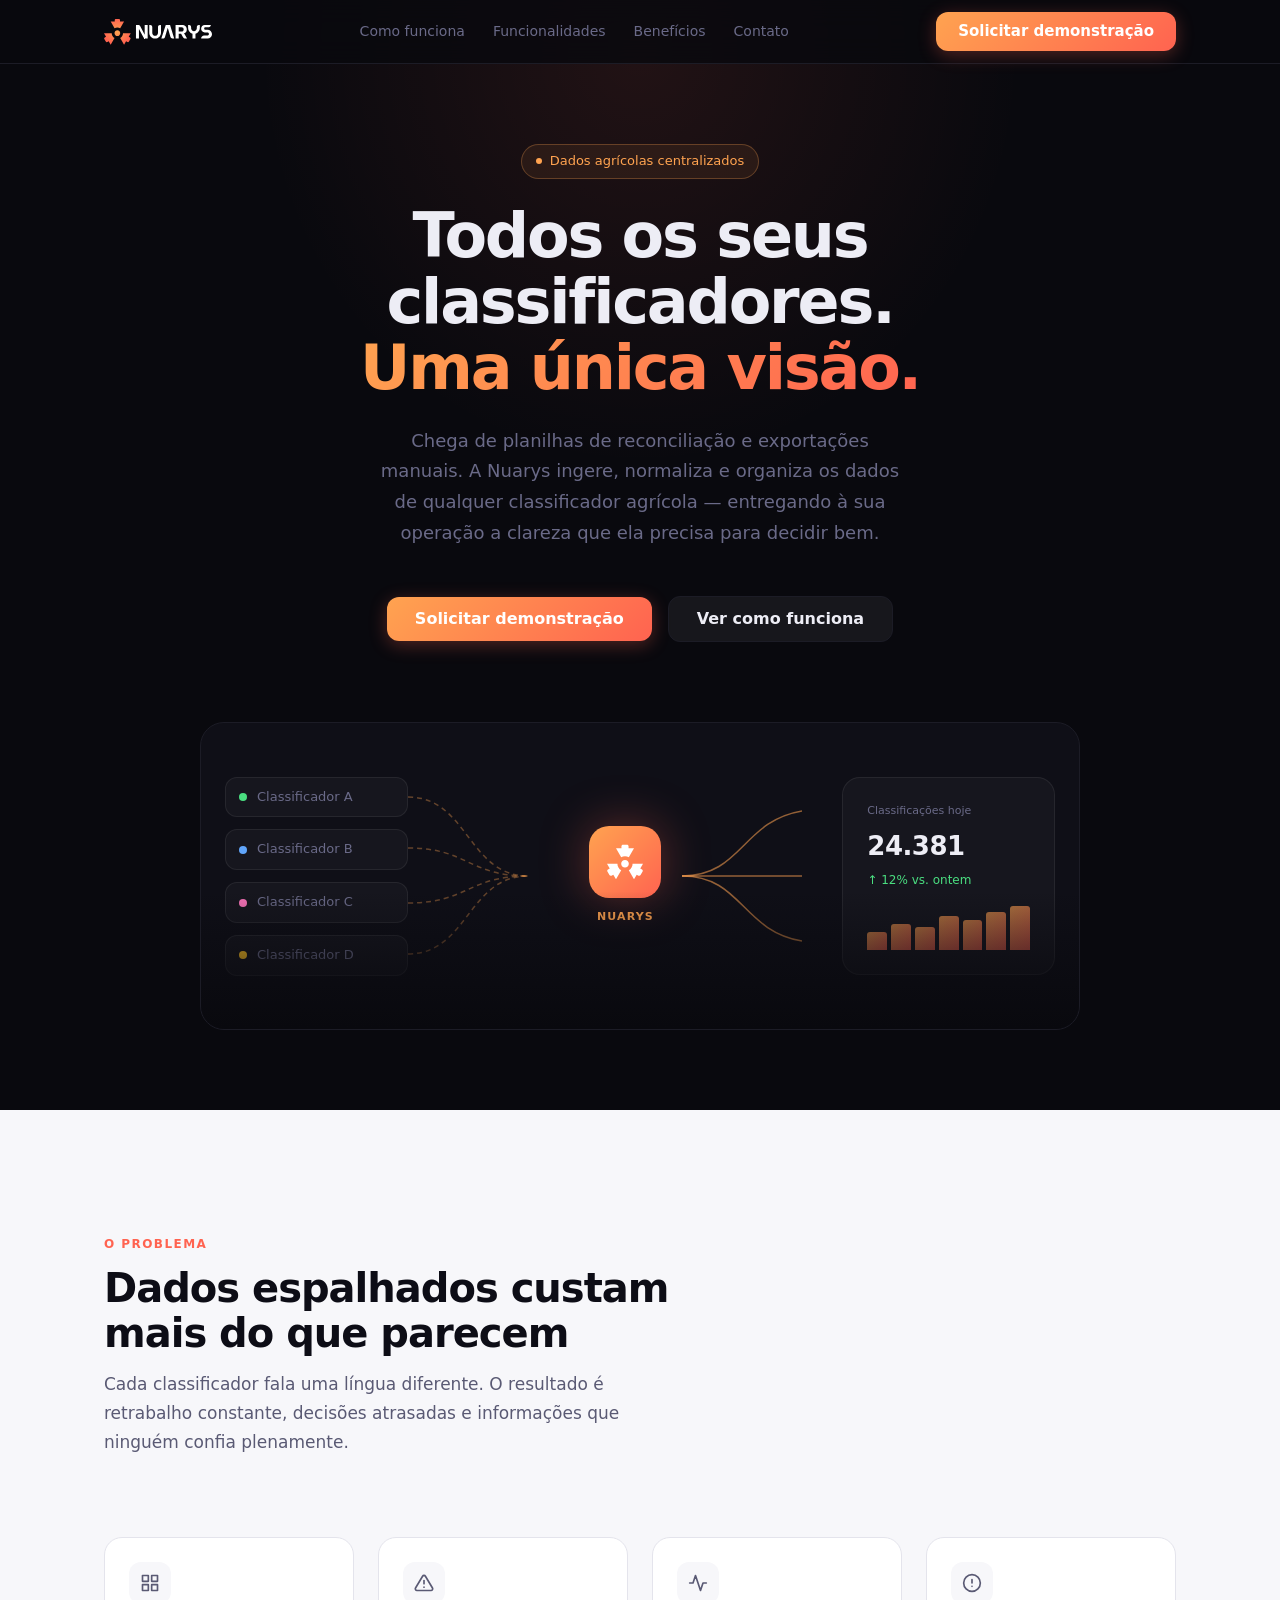
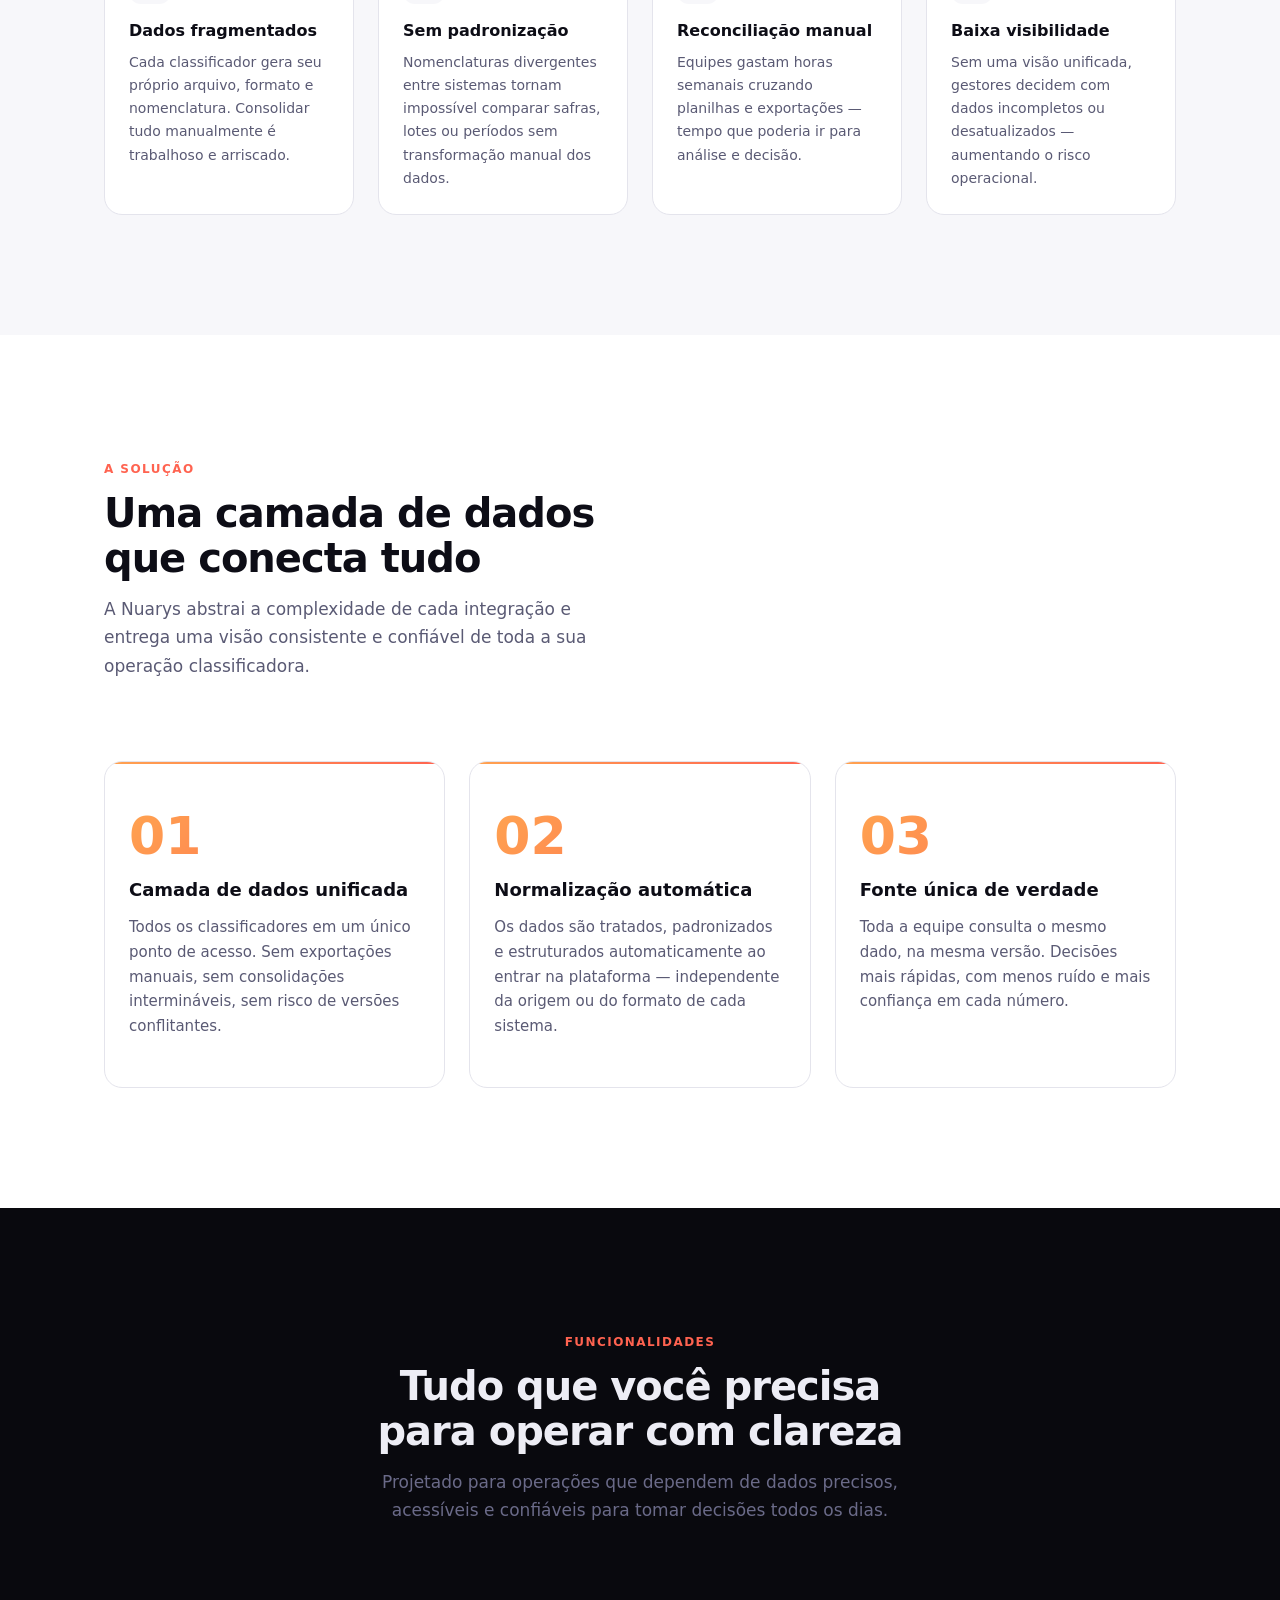
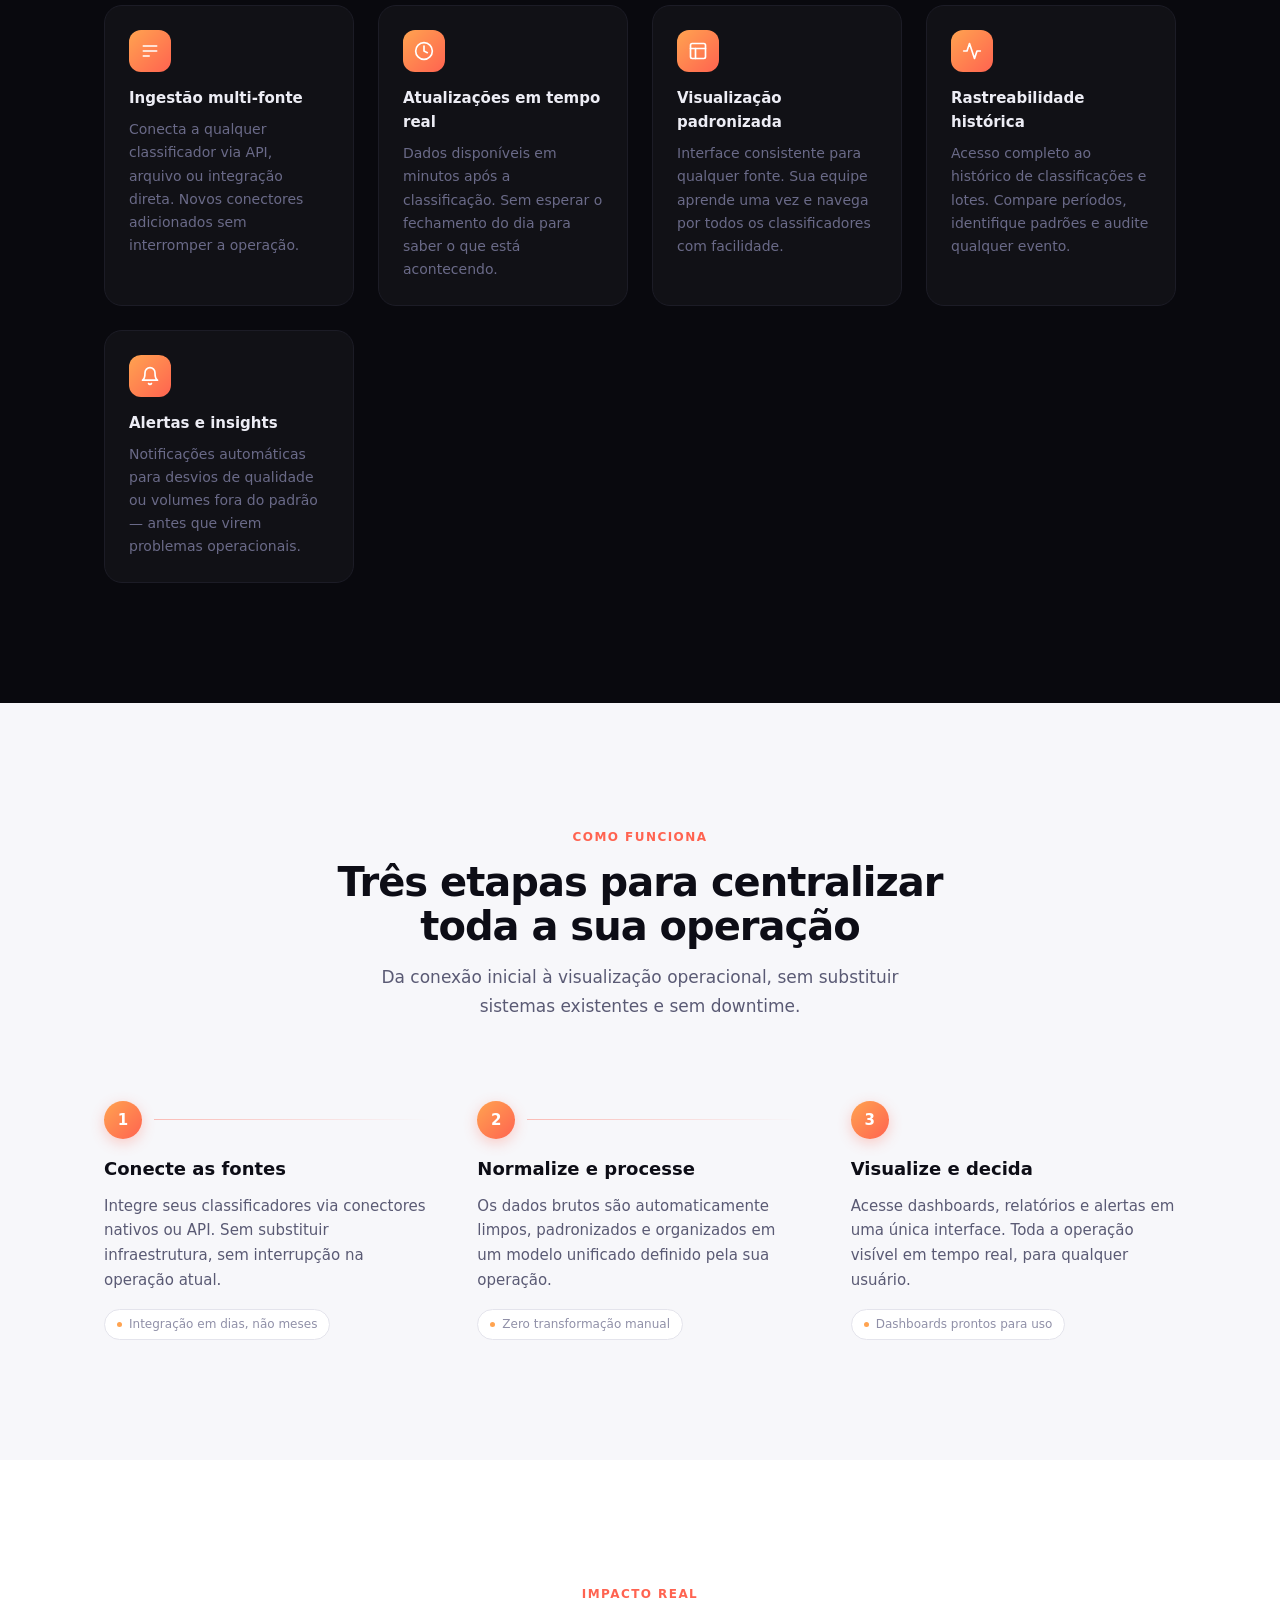
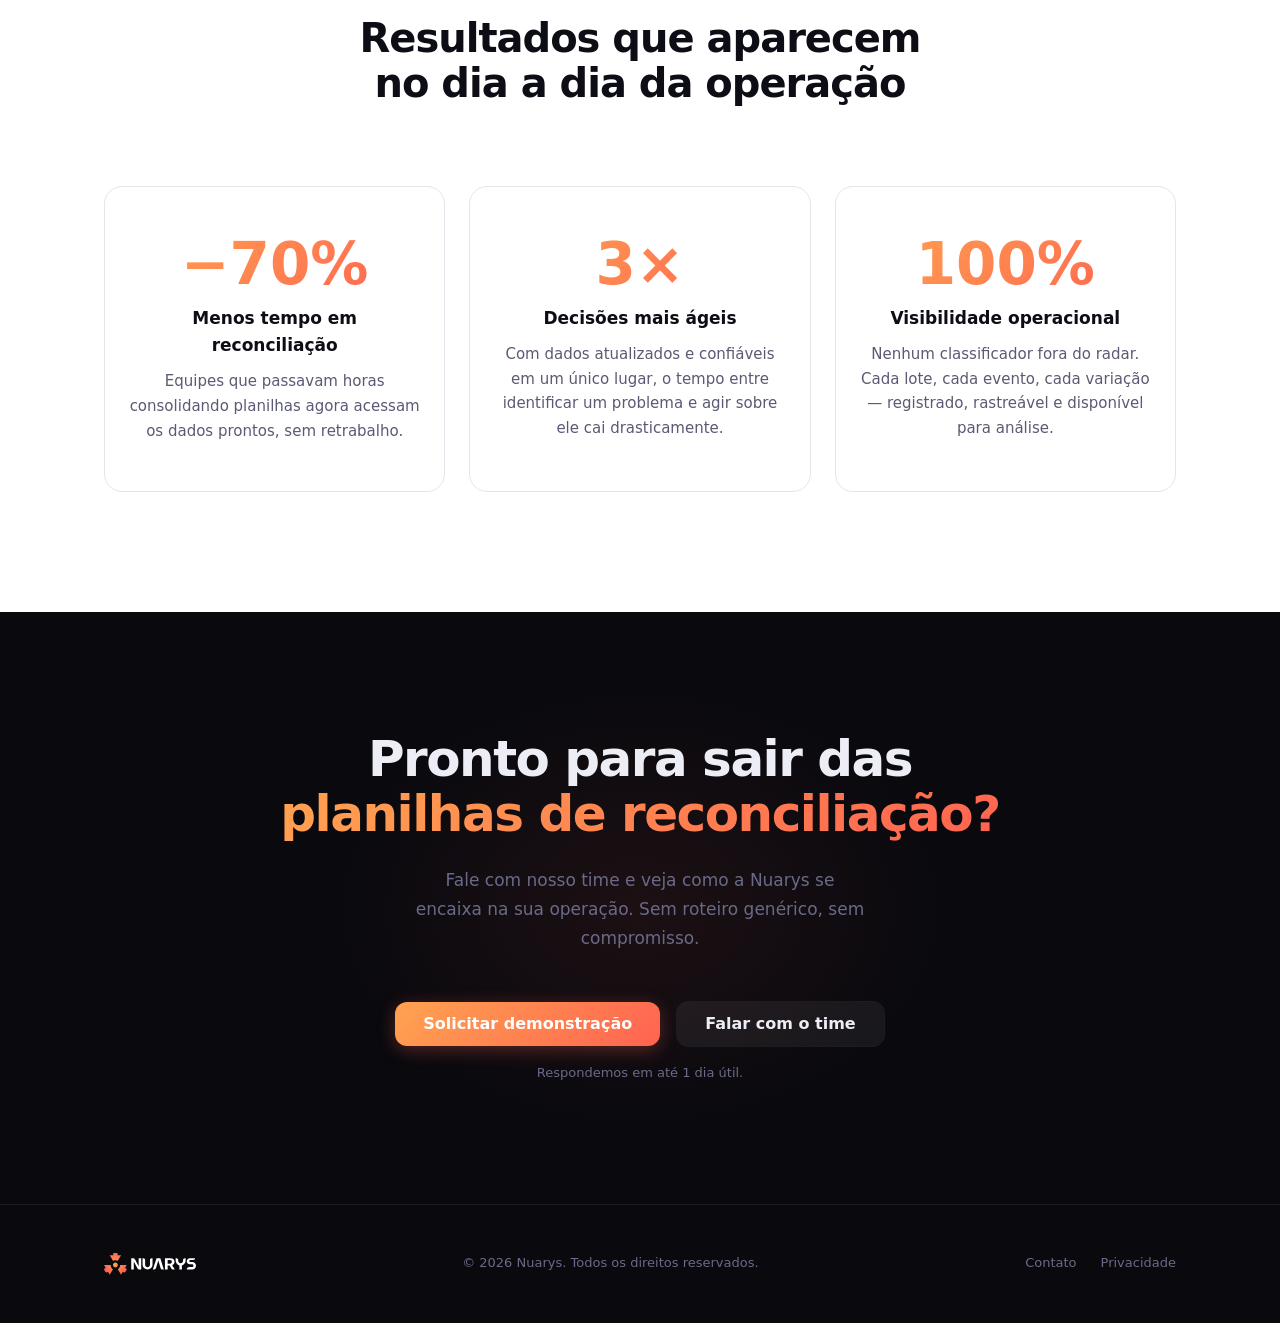
==== src/index.html @ 0641b5cf "initial commit" ====
<!DOCTYPE html>
<html lang="pt-BR">
<head>
  <meta charset="UTF-8">
  <meta name="viewport" content="width=device-width, initial-scale=1.0">
  <title>Nuarys — Centralize dados de classificadores agrícolas</title>
  <meta name="description" content="Nuarys centraliza, normaliza e organiza os dados de múltiplos classificadores agrícolas em uma única visão operacional.">
  <style>
    /* ── Variables ───────────────────────────────────── */
    :root {
      --brand-start: #FFA350;
      --brand-end:   #FF6350;
      --gradient:    linear-gradient(135deg, #FFA350 0%, #FF6350 100%);

      --bg-dark:   #09090E;
      --bg-dark-2: #0F0F17;
      --bg-light:  #F7F7FA;
      --bg-white:  #FFFFFF;

      --border:      #E4E4EC;
      --border-dark: #1C1C26;

      --text-primary:       #0D0D16;
      --text-secondary:     #5A5A74;
      --text-muted:         #9090A8;
      --text-on-dark:       #EDEDF5;
      --text-on-dark-muted: #6A6A88;

      --radius-md: 12px;
      --radius-lg: 18px;
      --radius-xl: 24px;

      --space-sm:  16px;
      --space-md:  24px;
      --space-lg:  48px;
      --space-xl:  80px;
      --space-2xl: 120px;

      --max-w: 1120px;
      --nav-h: 64px;
    }

    /* ── Reset ───────────────────────────────────────── */
    *, *::before, *::after { box-sizing: border-box; margin: 0; padding: 0; }
    html { scroll-behavior: smooth; -webkit-font-smoothing: antialiased; }
    body {
      font-family: -apple-system, BlinkMacSystemFont, 'Segoe UI', system-ui, sans-serif;
      background: var(--bg-white);
      color: var(--text-primary);
      line-height: 1.6;
      overflow-x: hidden;
    }
    img, svg { display: block; max-width: 100%; }
    a { text-decoration: none; color: inherit; }

    /* ── Layout ──────────────────────────────────────── */
    .container {
      width: 100%;
      max-width: var(--max-w);
      margin: 0 auto;
      padding: 0 var(--space-md);
    }

    /* ── Typography ──────────────────────────────────── */
    .gradient-text {
      background: var(--gradient);
      -webkit-background-clip: text;
      -webkit-text-fill-color: transparent;
      background-clip: text;
    }
    .eyebrow {
      display: inline-flex;
      align-items: center;
      gap: 8px;
      font-size: 12px;
      font-weight: 600;
      text-transform: uppercase;
      letter-spacing: 0.12em;
      color: var(--brand-end);
      margin-bottom: 12px;
    }
    .section-title {
      font-size: clamp(26px, 4vw, 40px);
      font-weight: 800;
      line-height: 1.12;
      letter-spacing: -0.025em;
      color: var(--text-primary);
      margin-bottom: 14px;
    }
    .section-sub {
      font-size: 17px;
      color: var(--text-secondary);
      line-height: 1.7;
      max-width: 520px;
    }
    .section-hd { margin-bottom: var(--space-xl); }
    .section-hd.center { text-align: center; }
    .section-hd.center .section-sub { margin: 0 auto; }

    /* ── Buttons ─────────────────────────────────────── */
    .btn {
      display: inline-flex;
      align-items: center;
      justify-content: center;
      gap: 8px;
      padding: 12px 22px;
      border-radius: var(--radius-md);
      font-size: 15px;
      font-weight: 600;
      line-height: 1;
      white-space: nowrap;
      transition: transform 0.15s, box-shadow 0.15s, background 0.15s;
    }
    .btn-primary {
      background: var(--gradient);
      color: #fff;
      box-shadow: 0 4px 18px rgba(255, 99, 80, 0.3);
    }
    .btn-primary:hover {
      transform: translateY(-1px);
      box-shadow: 0 6px 26px rgba(255, 99, 80, 0.42);
    }
    .btn-ghost {
      background: rgba(255,255,255,0.06);
      color: var(--text-on-dark);
      border: 1px solid var(--border-dark);
    }
    .btn-ghost:hover { background: rgba(255,255,255,0.1); border-color: rgba(255,255,255,0.15); }
    .btn-lg { padding: 14px 28px; font-size: 16px; }

    /* ── Nav ─────────────────────────────────────────── */
    .site-nav {
      position: fixed;
      inset: 0 0 auto 0;
      height: var(--nav-h);
      z-index: 100;
      background: rgba(9, 9, 14, 0.82);
      backdrop-filter: blur(14px);
      -webkit-backdrop-filter: blur(14px);
      border-bottom: 1px solid var(--border-dark);
    }
    .nav-inner {
      display: flex;
      align-items: center;
      justify-content: space-between;
      gap: var(--space-md);
      height: 100%;
    }
    .nav-logo img { height: 26px; width: auto; display: block; }
    .nav-links {
      display: flex;
      align-items: center;
      gap: 4px;
      flex: 1;
      justify-content: center;
    }
    .nav-links a {
      font-size: 14px;
      font-weight: 500;
      color: var(--text-on-dark-muted);
      padding: 6px 12px;
      border-radius: var(--radius-md);
      transition: color 0.15s, background 0.15s;
    }
    .nav-links a:hover {
      color: var(--text-on-dark);
      background: rgba(255,255,255,0.06);
    }
    .nav-hamburger {
      display: none;
      flex-direction: column;
      gap: 5px;
      cursor: pointer;
      padding: 4px;
      background: none;
      border: none;
    }
    .nav-hamburger span {
      display: block;
      width: 22px; height: 2px;
      background: var(--text-on-dark-muted);
      border-radius: 2px;
      transition: background 0.15s;
    }
    .nav-hamburger:hover span { background: var(--text-on-dark); }
    @media (max-width: 720px) {
      .nav-links { display: none; }
      .nav-hamburger { display: flex; }
    }

    /* ── Hero ────────────────────────────────────────── */
    .hero {
      background: var(--bg-dark);
      padding-top: calc(var(--nav-h) + var(--space-xl));
      padding-bottom: var(--space-xl);
      position: relative;
      overflow: hidden;
    }
    .hero-glow {
      position: absolute;
      top: -160px; left: 50%;
      transform: translateX(-50%);
      width: 900px; height: 700px;
      background: radial-gradient(ellipse at 50% 30%, rgba(255,100,80,0.1) 0%, transparent 60%);
      pointer-events: none;
    }
    .hero-body {
      position: relative;
      text-align: center;
      max-width: 720px;
      margin: 0 auto;
    }
    .hero-badge {
      display: inline-flex;
      align-items: center;
      gap: 8px;
      padding: 6px 14px;
      border-radius: 100px;
      border: 1px solid rgba(255,163,80,0.28);
      background: rgba(255,163,80,0.08);
      color: var(--brand-start);
      font-size: 13px;
      font-weight: 500;
      margin-bottom: var(--space-md);
    }
    .badge-dot {
      width: 6px; height: 6px;
      border-radius: 50%;
      background: var(--brand-start);
      animation: pulse 2.2s ease-in-out infinite;
    }
    @keyframes pulse { 0%,100%{opacity:1} 50%{opacity:.35} }
    .hero h1 {
      font-size: clamp(36px, 6vw, 62px);
      font-weight: 800;
      line-height: 1.07;
      letter-spacing: -0.035em;
      color: var(--text-on-dark);
      margin-bottom: var(--space-md);
    }
    .hero-sub {
      font-size: clamp(16px, 2vw, 18px);
      color: var(--text-on-dark-muted);
      line-height: 1.7;
      max-width: 520px;
      margin: 0 auto var(--space-lg);
    }
    .hero-actions {
      display: flex;
      align-items: center;
      justify-content: center;
      gap: var(--space-sm);
      flex-wrap: wrap;
    }

    /* Hero diagram */
    .hero-visual {
      position: relative;
      margin-top: var(--space-xl);
      max-width: 880px;
      margin-left: auto;
      margin-right: auto;
    }
    .hero-diagram {
      background: var(--bg-dark-2);
      border: 1px solid var(--border-dark);
      border-radius: var(--radius-xl);
      padding: var(--space-lg) var(--space-md);
      display: grid;
      grid-template-columns: auto auto auto auto auto;
      align-items: center;
      gap: 0;
      overflow: hidden;
      position: relative;
    }
    .hero-diagram::after {
      content: '';
      position: absolute;
      inset: 0;
      background: linear-gradient(180deg, transparent 55%, var(--bg-dark) 100%);
      pointer-events: none;
    }
    .diag-sources {
      display: flex;
      flex-direction: column;
      gap: 12px;
    }
    .diag-source {
      display: flex;
      align-items: center;
      gap: 10px;
      background: rgba(255,255,255,0.03);
      border: 1px solid rgba(255,255,255,0.07);
      border-radius: var(--radius-md);
      padding: 9px 13px;
      font-size: 13px;
      color: var(--text-on-dark-muted);
    }
    .diag-dot { width: 8px; height: 8px; border-radius: 50%; flex-shrink: 0; }
    .diag-lines { width: 120px; height: 210px; flex-shrink: 0; }
    .diag-hub {
      display: flex;
      flex-direction: column;
      align-items: center;
      gap: 10px;
      flex-shrink: 0;
    }
    .hub-ring {
      width: 72px; height: 72px;
      border-radius: 20px;
      background: var(--gradient);
      display: flex;
      align-items: center;
      justify-content: center;
      box-shadow: 0 0 48px rgba(255,99,80,0.35);
    }
    .hub-label {
      font-size: 11px;
      font-weight: 700;
      color: var(--brand-start);
      text-transform: uppercase;
      letter-spacing: 0.1em;
    }
    .diag-out { width: 120px; height: 210px; flex-shrink: 0; }
    .diag-dashboard {
      background: rgba(255,255,255,0.03);
      border: 1px solid rgba(255,255,255,0.07);
      border-radius: var(--radius-lg);
      padding: var(--space-md);
      min-width: 172px;
    }
    .dash-label { font-size: 11px; color: var(--text-on-dark-muted); margin-bottom: 6px; }
    .dash-value { font-size: 26px; font-weight: 800; color: var(--text-on-dark); letter-spacing: -0.02em; }
    .dash-trend { font-size: 12px; color: #4ADE80; margin-top: 4px; }
    .dash-bars {
      display: flex;
      align-items: flex-end;
      gap: 4px;
      height: 44px;
      margin-top: var(--space-sm);
    }
    .dash-bar { flex: 1; background: var(--gradient); border-radius: 3px 3px 0 0; opacity: 0.65; }

    /* ── Problem ─────────────────────────────────────── */
    .problem { background: var(--bg-light); padding: var(--space-2xl) 0; }
    .problem-grid {
      display: grid;
      grid-template-columns: repeat(auto-fit, minmax(230px, 1fr));
      gap: var(--space-md);
    }
    .problem-card {
      background: var(--bg-white);
      border: 1px solid var(--border);
      border-radius: var(--radius-lg);
      padding: var(--space-md);
    }
    .problem-icon {
      width: 42px; height: 42px;
      border-radius: var(--radius-md);
      background: var(--bg-light);
      display: flex;
      align-items: center;
      justify-content: center;
      margin-bottom: 14px;
      color: var(--text-secondary);
    }
    .problem-card h3 { font-size: 16px; font-weight: 700; margin-bottom: 8px; }
    .problem-card p { font-size: 14px; color: var(--text-secondary); line-height: 1.65; }

    /* ── Solution ────────────────────────────────────── */
    .solution { background: var(--bg-white); padding: var(--space-2xl) 0; }
    .solution-grid {
      display: grid;
      grid-template-columns: repeat(auto-fit, minmax(280px, 1fr));
      gap: var(--space-md);
    }
    .solution-card {
      border: 1px solid var(--border);
      border-radius: var(--radius-lg);
      padding: var(--space-lg) var(--space-md);
      position: relative;
      overflow: hidden;
    }
    .solution-card::before {
      content: '';
      position: absolute;
      top: 0; left: 0; right: 0;
      height: 2px;
      background: var(--gradient);
    }
    .sol-num {
      font-size: 52px;
      font-weight: 900;
      line-height: 1;
      background: var(--gradient);
      -webkit-background-clip: text;
      -webkit-text-fill-color: transparent;
      background-clip: text;
      margin-bottom: 14px;
    }
    .solution-card h3 { font-size: 18px; font-weight: 700; margin-bottom: 10px; }
    .solution-card p { font-size: 15px; color: var(--text-secondary); line-height: 1.65; }

    /* ── Features ────────────────────────────────────── */
    .features { background: var(--bg-dark); padding: var(--space-2xl) 0; }
    .features .section-title { color: var(--text-on-dark); }
    .features .section-sub   { color: var(--text-on-dark-muted); }
    .features-grid {
      display: grid;
      grid-template-columns: repeat(auto-fit, minmax(196px, 1fr));
      gap: var(--space-md);
    }
    .feature-card {
      background: rgba(255,255,255,0.03);
      border: 1px solid var(--border-dark);
      border-radius: var(--radius-lg);
      padding: var(--space-md);
      transition: border-color 0.2s;
    }
    .feature-card:hover { border-color: rgba(255,163,80,0.28); }
    .feature-icon {
      width: 42px; height: 42px;
      border-radius: var(--radius-md);
      background: var(--gradient);
      display: flex;
      align-items: center;
      justify-content: center;
      margin-bottom: 14px;
    }
    .feature-card h3 { font-size: 15px; font-weight: 700; color: var(--text-on-dark); margin-bottom: 8px; }
    .feature-card p  { font-size: 14px; color: var(--text-on-dark-muted); line-height: 1.65; }

    /* ── How it works ────────────────────────────────── */
    .how { background: var(--bg-light); padding: var(--space-2xl) 0; }
    .steps {
      display: grid;
      grid-template-columns: repeat(3, 1fr);
      gap: var(--space-lg);
    }
    .step-hd { display: flex; align-items: center; gap: 12px; margin-bottom: var(--space-sm); }
    .step-num {
      width: 38px; height: 38px;
      border-radius: 50%;
      background: var(--gradient);
      color: #fff;
      font-weight: 800;
      font-size: 15px;
      display: flex;
      align-items: center;
      justify-content: center;
      flex-shrink: 0;
      box-shadow: 0 4px 14px rgba(255,99,80,0.3);
    }
    .step-line { flex: 1; height: 1px; background: linear-gradient(90deg, rgba(255,99,80,0.4), transparent); }
    .step h3 { font-size: 18px; font-weight: 700; margin-bottom: 10px; }
    .step p  { font-size: 15px; color: var(--text-secondary); line-height: 1.65; margin-bottom: var(--space-sm); }
    .step-tag {
      display: inline-flex;
      align-items: center;
      gap: 7px;
      background: var(--bg-white);
      border: 1px solid var(--border);
      border-radius: 100px;
      padding: 5px 12px;
      font-size: 12px;
      color: var(--text-muted);
    }
    .step-tag::before { content: ''; width: 5px; height: 5px; border-radius: 50%; background: var(--brand-start); }

    /* ── Benefits ────────────────────────────────────── */
    .benefits { background: var(--bg-white); padding: var(--space-2xl) 0; }
    .benefits-grid {
      display: grid;
      grid-template-columns: repeat(auto-fit, minmax(260px, 1fr));
      gap: var(--space-md);
    }
    .benefit-card {
      border: 1px solid var(--border);
      border-radius: var(--radius-lg);
      padding: var(--space-lg) var(--space-md);
      text-align: center;
    }
    .benefit-metric {
      font-size: clamp(44px, 6vw, 58px);
      font-weight: 900;
      line-height: 1;
      background: var(--gradient);
      -webkit-background-clip: text;
      -webkit-text-fill-color: transparent;
      background-clip: text;
      margin-bottom: 12px;
    }
    .benefit-card h3 { font-size: 17px; font-weight: 700; margin-bottom: 10px; }
    .benefit-card p  { font-size: 15px; color: var(--text-secondary); line-height: 1.65; }

    /* ── Final CTA ───────────────────────────────────── */
    .cta {
      background: var(--bg-dark);
      padding: var(--space-2xl) 0;
      text-align: center;
      position: relative;
      overflow: hidden;
    }
    .cta-glow {
      position: absolute;
      top: 50%; left: 50%;
      transform: translate(-50%, -50%);
      width: 700px; height: 500px;
      background: radial-gradient(ellipse, rgba(255,99,80,0.08) 0%, transparent 65%);
      pointer-events: none;
    }
    .cta h2 {
      font-size: clamp(30px, 5vw, 50px);
      font-weight: 800;
      line-height: 1.1;
      letter-spacing: -0.03em;
      color: var(--text-on-dark);
      margin-bottom: var(--space-md);
      position: relative;
    }
    .cta-body {
      font-size: 17px;
      color: var(--text-on-dark-muted);
      line-height: 1.7;
      max-width: 460px;
      margin: 0 auto var(--space-lg);
      position: relative;
    }
    .cta-actions {
      display: flex;
      align-items: center;
      justify-content: center;
      gap: var(--space-sm);
      flex-wrap: wrap;
      position: relative;
    }
    .cta-note { font-size: 13px; color: var(--text-on-dark-muted); margin-top: var(--space-sm); position: relative; }

    /* ── Footer ──────────────────────────────────────── */
    footer {
      background: var(--bg-dark);
      border-top: 1px solid var(--border-dark);
      padding: var(--space-lg) 0;
    }
    .footer-inner {
      display: flex;
      align-items: center;
      justify-content: space-between;
      gap: var(--space-md);
      flex-wrap: wrap;
    }
    .footer-inner img { height: 22px; width: auto; }
    .footer-copy { font-size: 13px; color: var(--text-on-dark-muted); }
    .footer-links { display: flex; gap: var(--space-md); }
    .footer-links a { font-size: 13px; color: var(--text-on-dark-muted); transition: color 0.15s; }
    .footer-links a:hover { color: var(--text-on-dark); }

    /* ── Responsive ──────────────────────────────────── */
    @media (max-width: 860px) {
      .hero-diagram { grid-template-columns: 1fr; gap: var(--space-md); }
      .diag-lines, .diag-out { display: none; }
      .diag-sources { flex-direction: row; flex-wrap: wrap; }
      .diag-hub { flex-direction: row; }
      .steps { grid-template-columns: 1fr; gap: var(--space-md); }
      .step-line { display: none; }
    }
    @media (max-width: 520px) {
      :root { --space-xl: 56px; --space-2xl: 80px; }
      .hero-actions { flex-direction: column; width: 100%; }
      .hero-actions .btn { width: 100%; }
      .footer-inner { flex-direction: column; align-items: flex-start; }
    }
  </style>
</head>
<body>

<!-- Nav -->
<nav class="site-nav" role="banner">
  <div class="container nav-inner">
    <a href="#" aria-label="Nuarys — Início" style="flex-shrink:0">
      <img src="assets/logo-white.svg" alt="Nuarys" height="26">
    </a>
    <div class="nav-links">
      <a href="#como-funciona">Como funciona</a>
      <a href="#features-title">Funcionalidades</a>
      <a href="#benefits-title">Benefícios</a>
      <a href="#contato">Contato</a>
    </div>
    <button class="nav-hamburger" aria-label="Menu" onclick="this.nextElementSibling.style.display='flex'">
      <span></span><span></span><span></span>
    </button>
    <a class="btn btn-primary" href="#contato" style="flex-shrink:0">Solicitar demonstração</a>
  </div>
</nav>

<!-- Hero -->
<section class="hero" aria-labelledby="hero-title">
  <div class="hero-glow" aria-hidden="true"></div>
  <div class="container">
    <div class="hero-body">
      <div class="hero-badge" aria-hidden="true">
        <span class="badge-dot"></span>
        Dados agrícolas centralizados
      </div>
      <h1 id="hero-title">
        Todos os seus classificadores.<br>
        <span class="gradient-text">Uma única visão.</span>
      </h1>
      <p class="hero-sub">
        Chega de planilhas de reconciliação e exportações manuais. A Nuarys ingere, normaliza e organiza os dados de qualquer classificador agrícola — entregando à sua operação a clareza que ela precisa para decidir bem.
      </p>
      <div class="hero-actions">
        <a class="btn btn-primary btn-lg" href="#contato">Solicitar demonstração</a>
        <a class="btn btn-ghost btn-lg" href="#como-funciona">Ver como funciona</a>
      </div>
    </div>

    <!-- Diagram visual -->
    <div class="hero-visual" aria-hidden="true">
      <div class="hero-diagram">

        <div class="diag-sources">
          <div class="diag-source"><span class="diag-dot" style="background:#4ADE80"></span>Classificador A</div>
          <div class="diag-source"><span class="diag-dot" style="background:#60A5FA"></span>Classificador B</div>
          <div class="diag-source"><span class="diag-dot" style="background:#F472B6"></span>Classificador C</div>
          <div class="diag-source"><span class="diag-dot" style="background:#FBBF24"></span>Classificador D</div>
        </div>

        <svg class="diag-lines" viewBox="0 0 120 210" fill="none" xmlns="http://www.w3.org/2000/svg">
          <path d="M0 26  C60 26  60 105 120 105" stroke="rgba(255,163,80,0.35)" stroke-width="1.5" stroke-dasharray="5 4"/>
          <path d="M0 77  C60 77  60 105 120 105" stroke="rgba(255,163,80,0.35)" stroke-width="1.5" stroke-dasharray="5 4"/>
          <path d="M0 132 C60 132 60 105 120 105" stroke="rgba(255,163,80,0.35)" stroke-width="1.5" stroke-dasharray="5 4"/>
          <path d="M0 183 C60 183 60 105 120 105" stroke="rgba(255,163,80,0.35)" stroke-width="1.5" stroke-dasharray="5 4"/>
        </svg>

        <div class="diag-hub">
          <div class="hub-ring">
            <svg width="36" height="36" viewBox="0 0 200 200" fill="none" xmlns="http://www.w3.org/2000/svg">
              <path d="M88.83 3.54c-4.72 0-8.57 3.83-8.57 8.57v11.16H50.01l28.91 50.09c6.21-3.62 13.41-5.67 21.09-5.67s14.88 2.05 21.09 5.67l28.92-50.09h-30.27V12.11c0-4.74-3.84-8.57-8.57-8.57H88.83zM78.74 109.87c0 11.75 9.52 21.27 21.27 21.27s21.27-9.52 21.27-21.27-9.52-21.27-21.27-21.27-21.27 9.52-21.27 21.27zm63.46.01c0 15.6-8.49 29.24-21.1 36.52l28.92 50.07 15.11-26.19 9.68 5.57c4.11 2.37 9.34.97 11.71-3.14l11.18-19.33c2.37-4.11.95-9.36-3.15-11.71l-9.66-5.57 15.12-26.22h-57.8zm-142.2 0 15.14 26.22-9.68 5.57C1.36 144.02-.04 149.27 2.33 153.38l11.16 19.33c2.37 4.11 7.62 5.51 11.71 3.14l9.66-5.57 15.13 26.19 28.92-50.07C66.31 139.12 57.82 125.48 57.82 109.88H0z" fill="white"/>
            </svg>
          </div>
          <span class="hub-label">Nuarys</span>
        </div>

        <svg class="diag-out" viewBox="0 0 120 210" fill="none" xmlns="http://www.w3.org/2000/svg">
          <path d="M0 105 C60 105 60 50  120 40"  stroke="rgba(255,163,80,0.55)" stroke-width="1.5"/>
          <path d="M0 105 C60 105 60 105 120 105" stroke="rgba(255,163,80,0.55)" stroke-width="1.5"/>
          <path d="M0 105 C60 105 60 160 120 170" stroke="rgba(255,163,80,0.55)" stroke-width="1.5"/>
        </svg>

        <div class="diag-dashboard">
          <div class="dash-label">Classificações hoje</div>
          <div class="dash-value">24.381</div>
          <div class="dash-trend">↑ 12% vs. ontem</div>
          <div class="dash-bars">
            <div class="dash-bar" style="height:42%"></div>
            <div class="dash-bar" style="height:60%"></div>
            <div class="dash-bar" style="height:52%"></div>
            <div class="dash-bar" style="height:78%"></div>
            <div class="dash-bar" style="height:68%"></div>
            <div class="dash-bar" style="height:88%"></div>
            <div class="dash-bar" style="height:100%"></div>
          </div>
        </div>

      </div>
    </div>
  </div>
</section>

<!-- Problem -->
<section class="problem" aria-labelledby="problem-title">
  <div class="container">
    <header class="section-hd">
      <p class="eyebrow">O problema</p>
      <h2 class="section-title" id="problem-title">Dados espalhados custam<br>mais do que parecem</h2>
      <p class="section-sub">Cada classificador fala uma língua diferente. O resultado é retrabalho constante, decisões atrasadas e informações que ninguém confia plenamente.</p>
    </header>
    <div class="problem-grid">
      <article class="problem-card">
        <div class="problem-icon" aria-hidden="true">
          <svg width="20" height="20" viewBox="0 0 24 24" fill="none" stroke="currentColor" stroke-width="2" stroke-linecap="round" stroke-linejoin="round"><rect x="3" y="3" width="7" height="7"/><rect x="14" y="3" width="7" height="7"/><rect x="14" y="14" width="7" height="7"/><rect x="3" y="14" width="7" height="7"/></svg>
        </div>
        <h3>Dados fragmentados</h3>
        <p>Cada classificador gera seu próprio arquivo, formato e nomenclatura. Consolidar tudo manualmente é trabalhoso e arriscado.</p>
      </article>
      <article class="problem-card">
        <div class="problem-icon" aria-hidden="true">
          <svg width="20" height="20" viewBox="0 0 24 24" fill="none" stroke="currentColor" stroke-width="2" stroke-linecap="round" stroke-linejoin="round"><path d="M10.29 3.86L1.82 18a2 2 0 001.71 3h16.94a2 2 0 001.71-3L13.71 3.86a2 2 0 00-3.42 0z"/><line x1="12" y1="9" x2="12" y2="13"/><line x1="12" y1="17" x2="12.01" y2="17"/></svg>
        </div>
        <h3>Sem padronização</h3>
        <p>Nomenclaturas divergentes entre sistemas tornam impossível comparar safras, lotes ou períodos sem transformação manual dos dados.</p>
      </article>
      <article class="problem-card">
        <div class="problem-icon" aria-hidden="true">
          <svg width="20" height="20" viewBox="0 0 24 24" fill="none" stroke="currentColor" stroke-width="2" stroke-linecap="round" stroke-linejoin="round"><polyline points="22 12 18 12 15 21 9 3 6 12 2 12"/></svg>
        </div>
        <h3>Reconciliação manual</h3>
        <p>Equipes gastam horas semanais cruzando planilhas e exportações — tempo que poderia ir para análise e decisão.</p>
      </article>
      <article class="problem-card">
        <div class="problem-icon" aria-hidden="true">
          <svg width="20" height="20" viewBox="0 0 24 24" fill="none" stroke="currentColor" stroke-width="2" stroke-linecap="round" stroke-linejoin="round"><circle cx="12" cy="12" r="10"/><line x1="12" y1="8" x2="12" y2="12"/><line x1="12" y1="16" x2="12.01" y2="16"/></svg>
        </div>
        <h3>Baixa visibilidade</h3>
        <p>Sem uma visão unificada, gestores decidem com dados incompletos ou desatualizados — aumentando o risco operacional.</p>
      </article>
    </div>
  </div>
</section>

<!-- Solution -->
<section class="solution" aria-labelledby="solution-title">
  <div class="container">
    <header class="section-hd">
      <p class="eyebrow">A solução</p>
      <h2 class="section-title" id="solution-title">Uma camada de dados<br>que conecta tudo</h2>
      <p class="section-sub">A Nuarys abstrai a complexidade de cada integração e entrega uma visão consistente e confiável de toda a sua operação classificadora.</p>
    </header>
    <div class="solution-grid">
      <div class="solution-card">
        <div class="sol-num">01</div>
        <h3>Camada de dados unificada</h3>
        <p>Todos os classificadores em um único ponto de acesso. Sem exportações manuais, sem consolidações intermináveis, sem risco de versões conflitantes.</p>
      </div>
      <div class="solution-card">
        <div class="sol-num">02</div>
        <h3>Normalização automática</h3>
        <p>Os dados são tratados, padronizados e estruturados automaticamente ao entrar na plataforma — independente da origem ou do formato de cada sistema.</p>
      </div>
      <div class="solution-card">
        <div class="sol-num">03</div>
        <h3>Fonte única de verdade</h3>
        <p>Toda a equipe consulta o mesmo dado, na mesma versão. Decisões mais rápidas, com menos ruído e mais confiança em cada número.</p>
      </div>
    </div>
  </div>
</section>

<!-- Features -->
<section class="features" aria-labelledby="features-title">
  <div class="container">
    <header class="section-hd center">
      <p class="eyebrow">Funcionalidades</p>
      <h2 class="section-title" id="features-title">Tudo que você precisa<br>para operar com clareza</h2>
      <p class="section-sub">Projetado para operações que dependem de dados precisos, acessíveis e confiáveis para tomar decisões todos os dias.</p>
    </header>
    <div class="features-grid">
      <article class="feature-card">
        <div class="feature-icon" aria-hidden="true">
          <svg width="20" height="20" viewBox="0 0 24 24" fill="none" stroke="white" stroke-width="2" stroke-linecap="round" stroke-linejoin="round"><path d="M4 6h16M4 12h16M4 18h7"/></svg>
        </div>
        <h3>Ingestão multi-fonte</h3>
        <p>Conecta a qualquer classificador via API, arquivo ou integração direta. Novos conectores adicionados sem interromper a operação.</p>
      </article>
      <article class="feature-card">
        <div class="feature-icon" aria-hidden="true">
          <svg width="20" height="20" viewBox="0 0 24 24" fill="none" stroke="white" stroke-width="2" stroke-linecap="round" stroke-linejoin="round"><circle cx="12" cy="12" r="10"/><polyline points="12 6 12 12 16 14"/></svg>
        </div>
        <h3>Atualizações em tempo real</h3>
        <p>Dados disponíveis em minutos após a classificação. Sem esperar o fechamento do dia para saber o que está acontecendo.</p>
      </article>
      <article class="feature-card">
        <div class="feature-icon" aria-hidden="true">
          <svg width="20" height="20" viewBox="0 0 24 24" fill="none" stroke="white" stroke-width="2" stroke-linecap="round" stroke-linejoin="round"><rect x="3" y="3" width="18" height="18" rx="2"/><line x1="3" y1="9" x2="21" y2="9"/><line x1="9" y1="21" x2="9" y2="9"/></svg>
        </div>
        <h3>Visualização padronizada</h3>
        <p>Interface consistente para qualquer fonte. Sua equipe aprende uma vez e navega por todos os classificadores com facilidade.</p>
      </article>
      <article class="feature-card">
        <div class="feature-icon" aria-hidden="true">
          <svg width="20" height="20" viewBox="0 0 24 24" fill="none" stroke="white" stroke-width="2" stroke-linecap="round" stroke-linejoin="round"><polyline points="22 12 18 12 15 21 9 3 6 12 2 12"/></svg>
        </div>
        <h3>Rastreabilidade histórica</h3>
        <p>Acesso completo ao histórico de classificações e lotes. Compare períodos, identifique padrões e audite qualquer evento.</p>
      </article>
      <article class="feature-card">
        <div class="feature-icon" aria-hidden="true">
          <svg width="20" height="20" viewBox="0 0 24 24" fill="none" stroke="white" stroke-width="2" stroke-linecap="round" stroke-linejoin="round"><path d="M18 8A6 6 0 006 8c0 7-3 9-3 9h18s-3-2-3-9"/><path d="M13.73 21a2 2 0 01-3.46 0"/></svg>
        </div>
        <h3>Alertas e insights</h3>
        <p>Notificações automáticas para desvios de qualidade ou volumes fora do padrão — antes que virem problemas operacionais.</p>
      </article>
    </div>
  </div>
</section>

<!-- How it works -->
<section class="how" id="como-funciona" aria-labelledby="how-title">
  <div class="container">
    <header class="section-hd center">
      <p class="eyebrow">Como funciona</p>
      <h2 class="section-title" id="how-title">Três etapas para centralizar<br>toda a sua operação</h2>
      <p class="section-sub">Da conexão inicial à visualização operacional, sem substituir sistemas existentes e sem downtime.</p>
    </header>
    <div class="steps">
      <div class="step">
        <div class="step-hd">
          <div class="step-num">1</div>
          <div class="step-line"></div>
        </div>
        <h3>Conecte as fontes</h3>
        <p>Integre seus classificadores via conectores nativos ou API. Sem substituir infraestrutura, sem interrupção na operação atual.</p>
        <span class="step-tag">Integração em dias, não meses</span>
      </div>
      <div class="step">
        <div class="step-hd">
          <div class="step-num">2</div>
          <div class="step-line"></div>
        </div>
        <h3>Normalize e processe</h3>
        <p>Os dados brutos são automaticamente limpos, padronizados e organizados em um modelo unificado definido pela sua operação.</p>
        <span class="step-tag">Zero transformação manual</span>
      </div>
      <div class="step">
        <div class="step-hd">
          <div class="step-num">3</div>
        </div>
        <h3>Visualize e decida</h3>
        <p>Acesse dashboards, relatórios e alertas em uma única interface. Toda a operação visível em tempo real, para qualquer usuário.</p>
        <span class="step-tag">Dashboards prontos para uso</span>
      </div>
    </div>
  </div>
</section>

<!-- Benefits -->
<section class="benefits" aria-labelledby="benefits-title">
  <div class="container">
    <header class="section-hd center">
      <p class="eyebrow">Impacto real</p>
      <h2 class="section-title" id="benefits-title">Resultados que aparecem<br>no dia a dia da operação</h2>
    </header>
    <div class="benefits-grid">
      <div class="benefit-card">
        <div class="benefit-metric">−70%</div>
        <h3>Menos tempo em reconciliação</h3>
        <p>Equipes que passavam horas consolidando planilhas agora acessam os dados prontos, sem retrabalho.</p>
      </div>
      <div class="benefit-card">
        <div class="benefit-metric">3×</div>
        <h3>Decisões mais ágeis</h3>
        <p>Com dados atualizados e confiáveis em um único lugar, o tempo entre identificar um problema e agir sobre ele cai drasticamente.</p>
      </div>
      <div class="benefit-card">
        <div class="benefit-metric">100%</div>
        <h3>Visibilidade operacional</h3>
        <p>Nenhum classificador fora do radar. Cada lote, cada evento, cada variação — registrado, rastreável e disponível para análise.</p>
      </div>
    </div>
  </div>
</section>

<!-- Final CTA -->
<section class="cta" id="contato" aria-labelledby="cta-title">
  <div class="cta-glow" aria-hidden="true"></div>
  <div class="container">
    <h2 id="cta-title">
      Pronto para sair das<br>
      <span class="gradient-text">planilhas de reconciliação?</span>
    </h2>
    <p class="cta-body">Fale com nosso time e veja como a Nuarys se encaixa na sua operação. Sem roteiro genérico, sem compromisso.</p>
    <div class="cta-actions">
      <a class="btn btn-primary btn-lg" href="mailto:contato@nuarys.com">Solicitar demonstração</a>
      <a class="btn btn-ghost btn-lg" href="mailto:contato@nuarys.com">Falar com o time</a>
    </div>
    <p class="cta-note">Respondemos em até 1 dia útil.</p>
  </div>
</section>

<!-- Footer -->
<footer role="contentinfo">
  <div class="container footer-inner">
    <a href="#" aria-label="Nuarys — Início">
      <img src="assets/logo-white.svg" alt="Nuarys" height="22">
    </a>
    <p class="footer-copy">© 2026 Nuarys. Todos os direitos reservados.</p>
    <nav class="footer-links" aria-label="Links do rodapé">
      <a href="mailto:contato@nuarys.com">Contato</a>
      <a href="#">Privacidade</a>
    </nav>
  </div>
</footer>

</body>
</html>
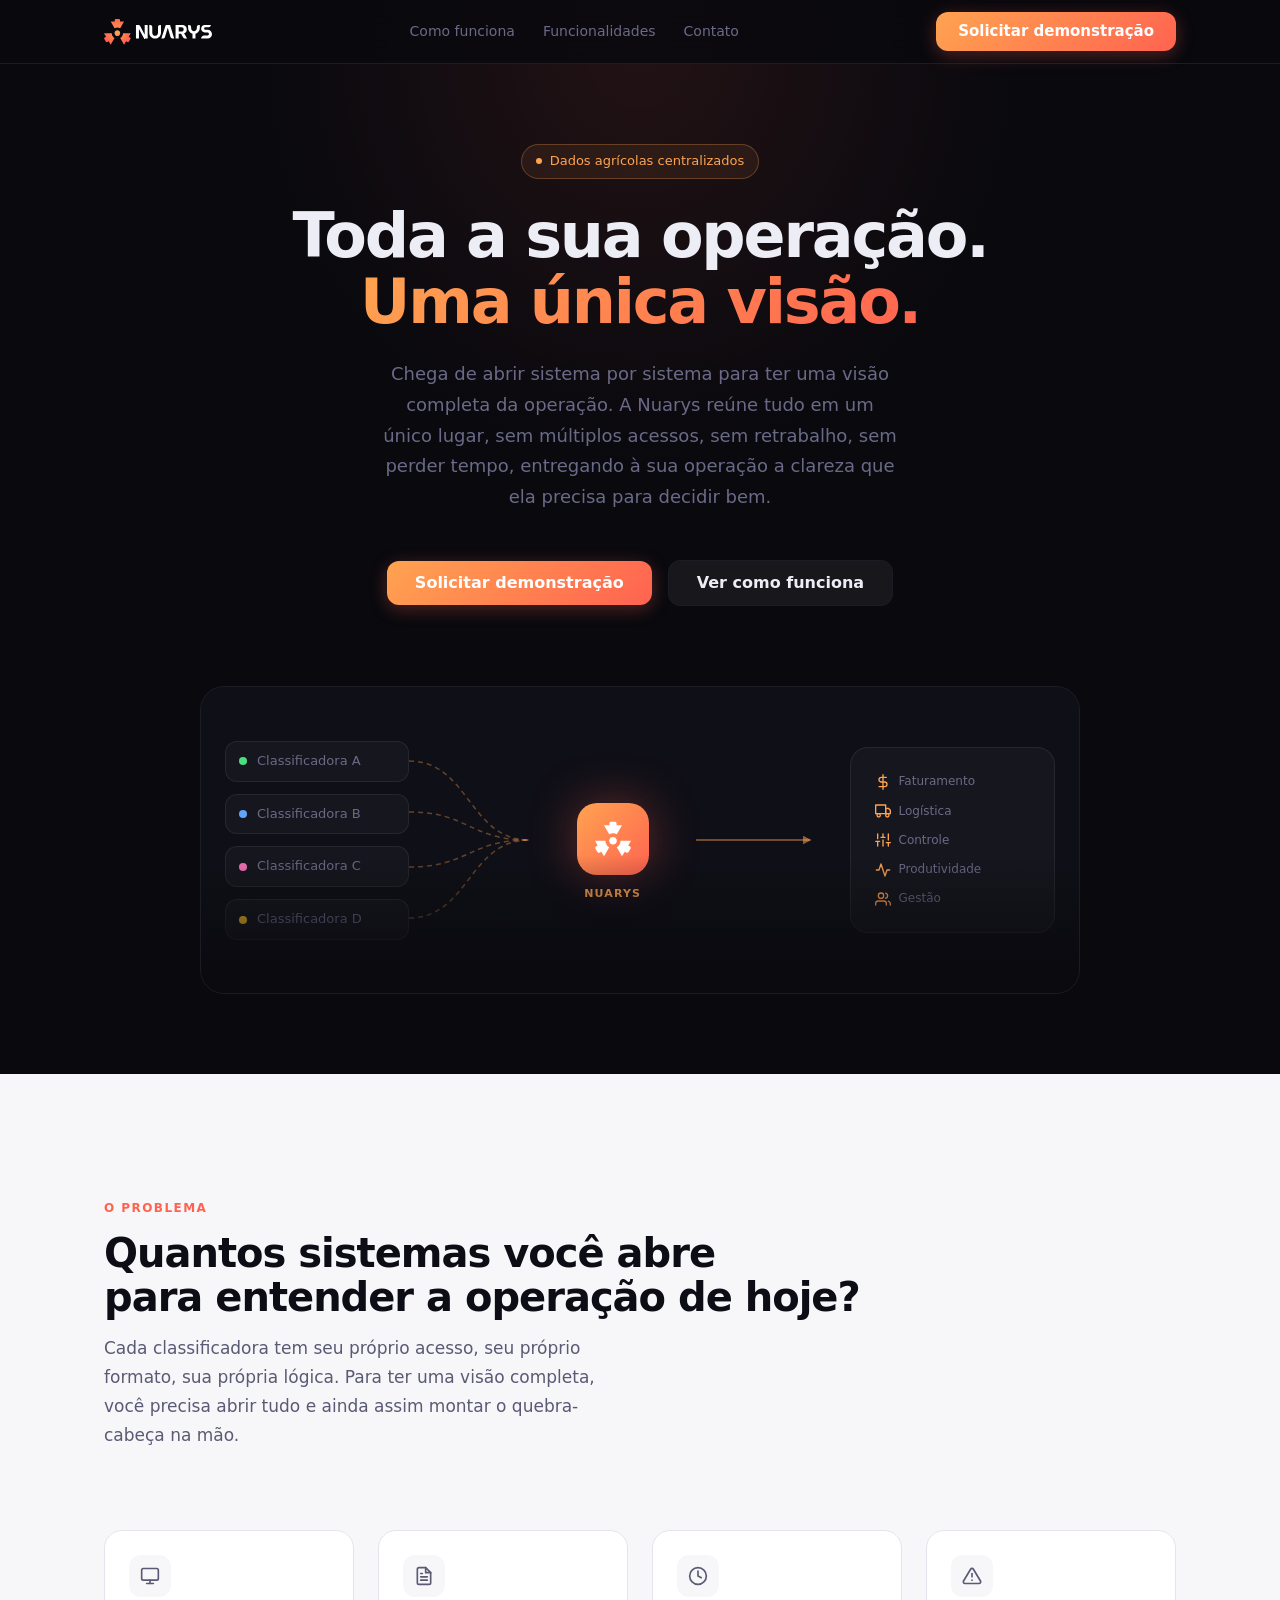
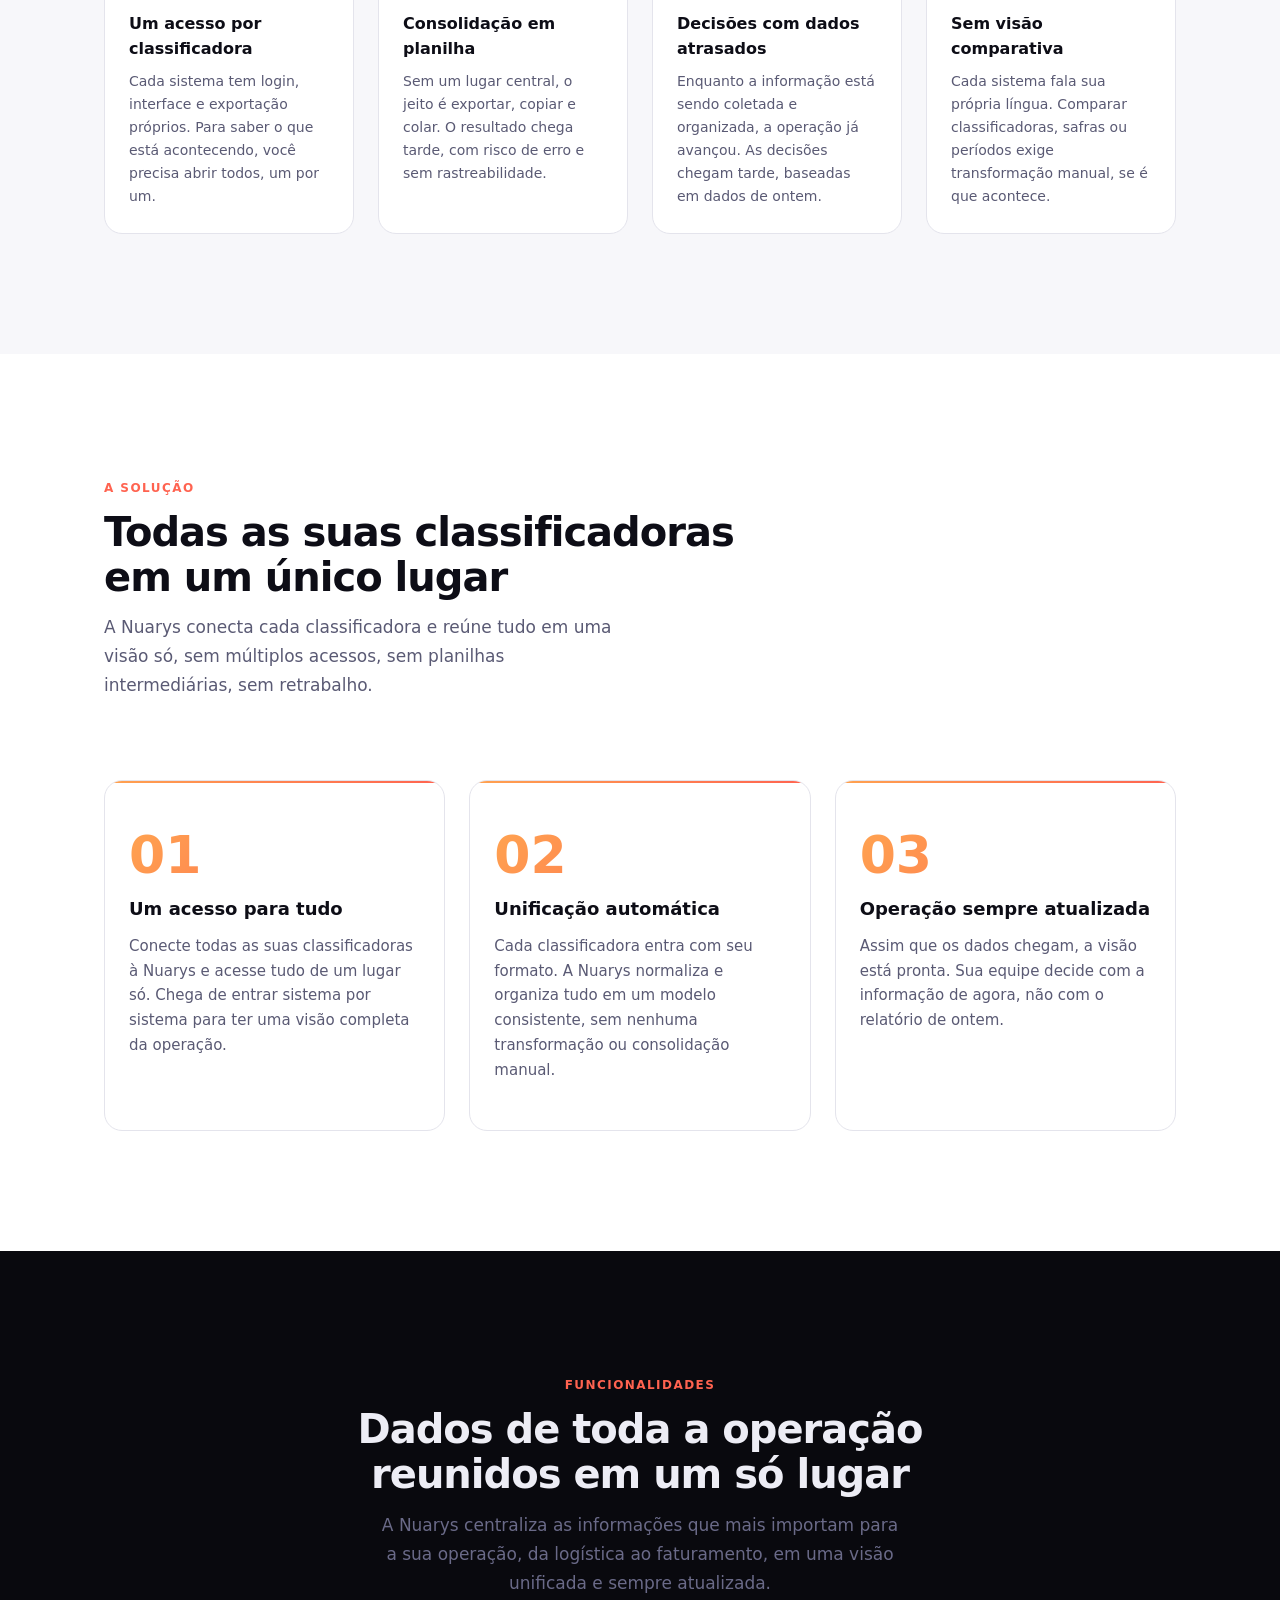
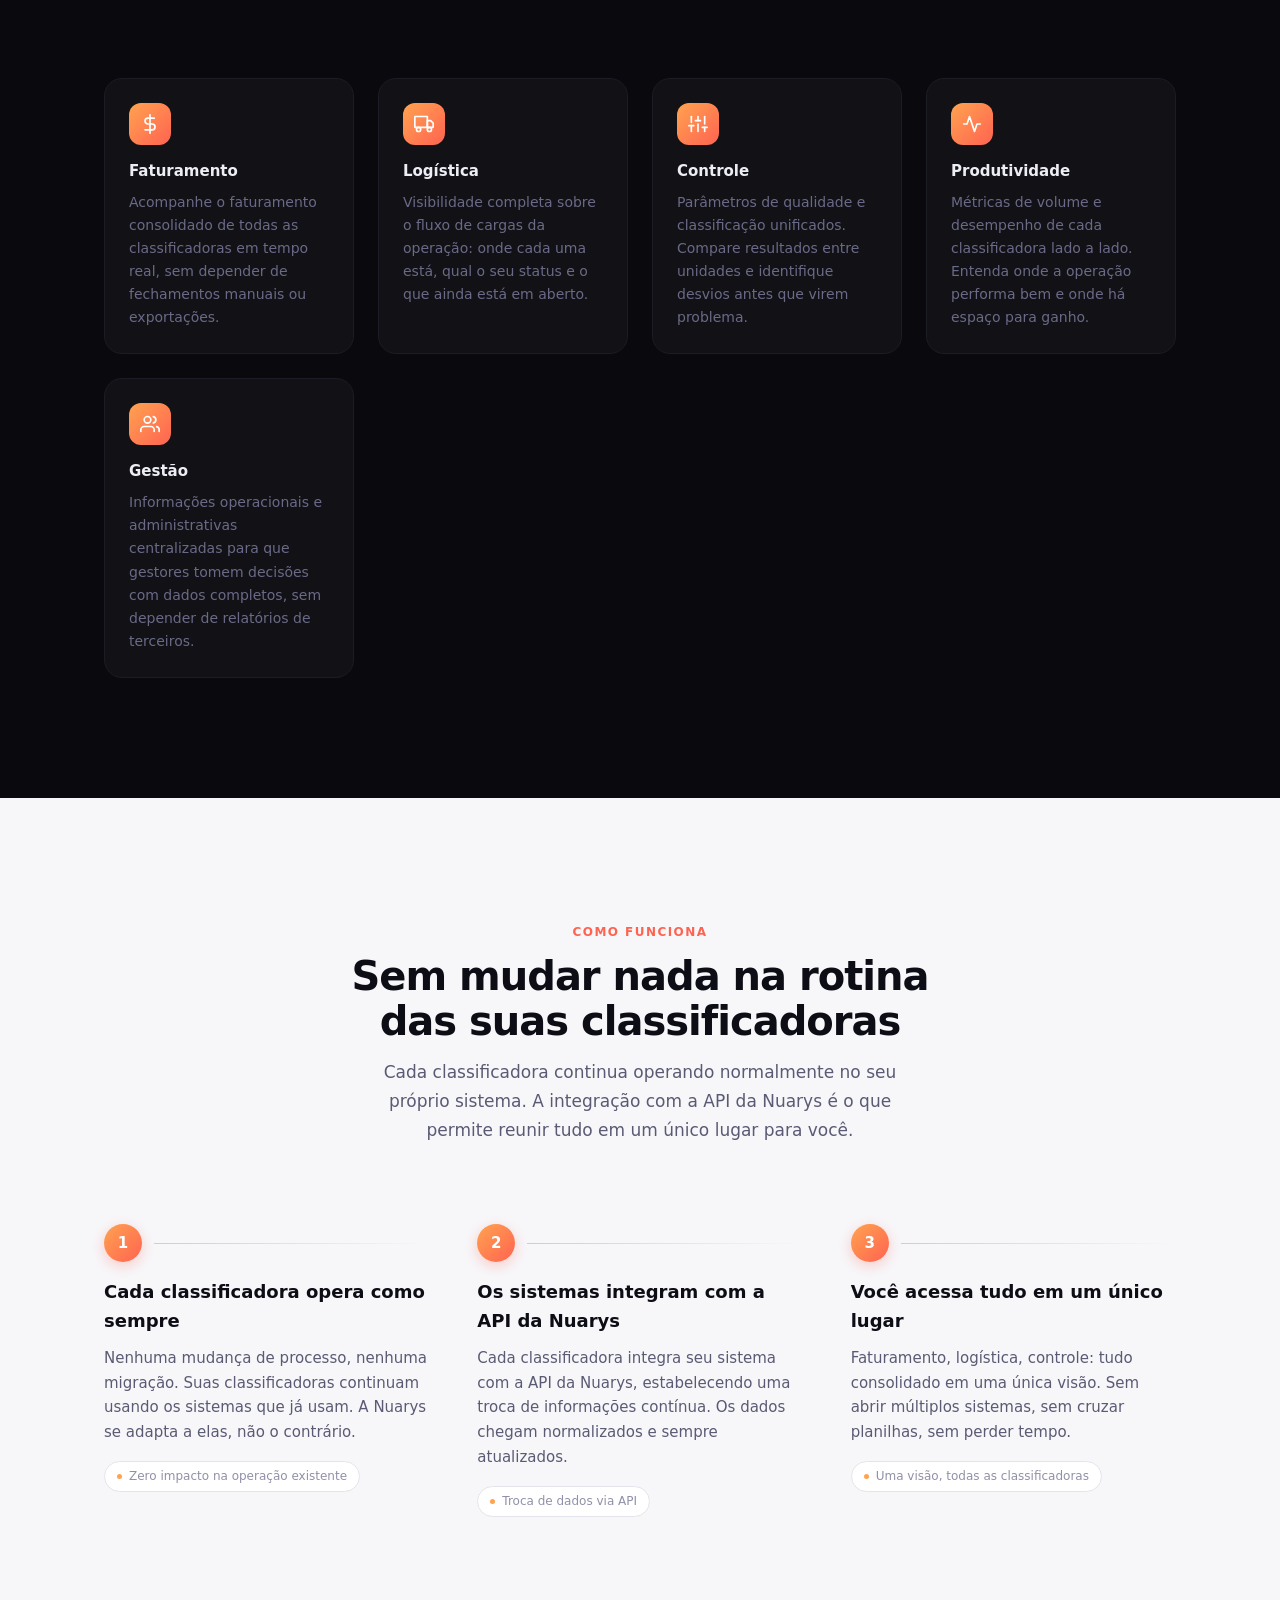
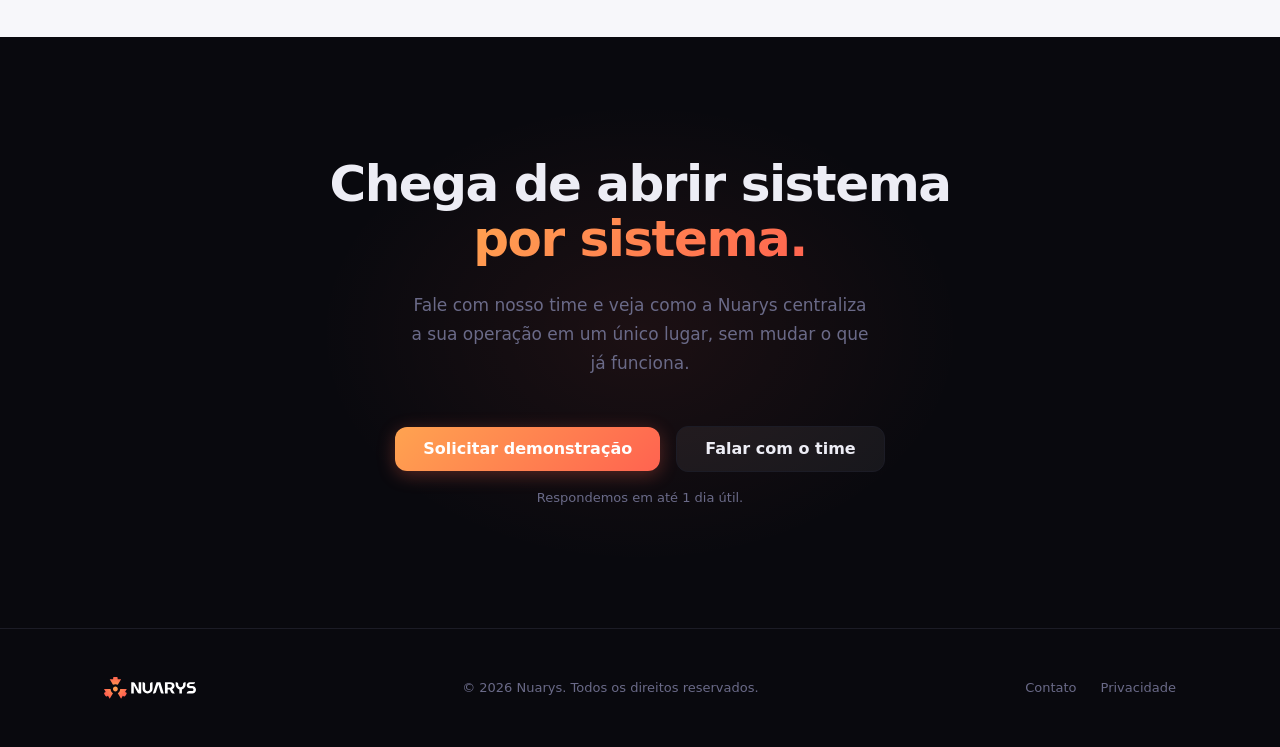
==== commit cfc1c882: "alteração de textos" ====
--- a/src/index.html
+++ b/src/index.html
@@ -1,886 +1,1417 @@
-<!DOCTYPE html>
+<!doctype html>
 <html lang="pt-BR">
-<head>
-  <meta charset="UTF-8">
-  <meta name="viewport" content="width=device-width, initial-scale=1.0">
-  <title>Nuarys — Centralize dados de classificadores agrícolas</title>
-  <meta name="description" content="Nuarys centraliza, normaliza e organiza os dados de múltiplos classificadores agrícolas em uma única visão operacional.">
-  <style>
-    /* ── Variables ───────────────────────────────────── */
-    :root {
-      --brand-start: #FFA350;
-      --brand-end:   #FF6350;
-      --gradient:    linear-gradient(135deg, #FFA350 0%, #FF6350 100%);
-
-      --bg-dark:   #09090E;
-      --bg-dark-2: #0F0F17;
-      --bg-light:  #F7F7FA;
-      --bg-white:  #FFFFFF;
-
-      --border:      #E4E4EC;
-      --border-dark: #1C1C26;
-
-      --text-primary:       #0D0D16;
-      --text-secondary:     #5A5A74;
-      --text-muted:         #9090A8;
-      --text-on-dark:       #EDEDF5;
-      --text-on-dark-muted: #6A6A88;
-
-      --radius-md: 12px;
-      --radius-lg: 18px;
-      --radius-xl: 24px;
-
-      --space-sm:  16px;
-      --space-md:  24px;
-      --space-lg:  48px;
-      --space-xl:  80px;
-      --space-2xl: 120px;
-
-      --max-w: 1120px;
-      --nav-h: 64px;
-    }
-
-    /* ── Reset ───────────────────────────────────────── */
-    *, *::before, *::after { box-sizing: border-box; margin: 0; padding: 0; }
-    html { scroll-behavior: smooth; -webkit-font-smoothing: antialiased; }
-    body {
-      font-family: -apple-system, BlinkMacSystemFont, 'Segoe UI', system-ui, sans-serif;
-      background: var(--bg-white);
-      color: var(--text-primary);
-      line-height: 1.6;
-      overflow-x: hidden;
-    }
-    img, svg { display: block; max-width: 100%; }
-    a { text-decoration: none; color: inherit; }
-
-    /* ── Layout ──────────────────────────────────────── */
-    .container {
-      width: 100%;
-      max-width: var(--max-w);
-      margin: 0 auto;
-      padding: 0 var(--space-md);
-    }
-
-    /* ── Typography ──────────────────────────────────── */
-    .gradient-text {
-      background: var(--gradient);
-      -webkit-background-clip: text;
-      -webkit-text-fill-color: transparent;
-      background-clip: text;
-    }
-    .eyebrow {
-      display: inline-flex;
-      align-items: center;
-      gap: 8px;
-      font-size: 12px;
-      font-weight: 600;
-      text-transform: uppercase;
-      letter-spacing: 0.12em;
-      color: var(--brand-end);
-      margin-bottom: 12px;
-    }
-    .section-title {
-      font-size: clamp(26px, 4vw, 40px);
-      font-weight: 800;
-      line-height: 1.12;
-      letter-spacing: -0.025em;
-      color: var(--text-primary);
-      margin-bottom: 14px;
-    }
-    .section-sub {
-      font-size: 17px;
-      color: var(--text-secondary);
-      line-height: 1.7;
-      max-width: 520px;
-    }
-    .section-hd { margin-bottom: var(--space-xl); }
-    .section-hd.center { text-align: center; }
-    .section-hd.center .section-sub { margin: 0 auto; }
-
-    /* ── Buttons ─────────────────────────────────────── */
-    .btn {
-      display: inline-flex;
-      align-items: center;
-      justify-content: center;
-      gap: 8px;
-      padding: 12px 22px;
-      border-radius: var(--radius-md);
-      font-size: 15px;
-      font-weight: 600;
-      line-height: 1;
-      white-space: nowrap;
-      transition: transform 0.15s, box-shadow 0.15s, background 0.15s;
-    }
-    .btn-primary {
-      background: var(--gradient);
-      color: #fff;
-      box-shadow: 0 4px 18px rgba(255, 99, 80, 0.3);
-    }
-    .btn-primary:hover {
-      transform: translateY(-1px);
-      box-shadow: 0 6px 26px rgba(255, 99, 80, 0.42);
-    }
-    .btn-ghost {
-      background: rgba(255,255,255,0.06);
-      color: var(--text-on-dark);
-      border: 1px solid var(--border-dark);
-    }
-    .btn-ghost:hover { background: rgba(255,255,255,0.1); border-color: rgba(255,255,255,0.15); }
-    .btn-lg { padding: 14px 28px; font-size: 16px; }
-
-    /* ── Nav ─────────────────────────────────────────── */
-    .site-nav {
-      position: fixed;
-      inset: 0 0 auto 0;
-      height: var(--nav-h);
-      z-index: 100;
-      background: rgba(9, 9, 14, 0.82);
-      backdrop-filter: blur(14px);
-      -webkit-backdrop-filter: blur(14px);
-      border-bottom: 1px solid var(--border-dark);
-    }
-    .nav-inner {
-      display: flex;
-      align-items: center;
-      justify-content: space-between;
-      gap: var(--space-md);
-      height: 100%;
-    }
-    .nav-logo img { height: 26px; width: auto; display: block; }
-    .nav-links {
-      display: flex;
-      align-items: center;
-      gap: 4px;
-      flex: 1;
-      justify-content: center;
-    }
-    .nav-links a {
-      font-size: 14px;
-      font-weight: 500;
-      color: var(--text-on-dark-muted);
-      padding: 6px 12px;
-      border-radius: var(--radius-md);
-      transition: color 0.15s, background 0.15s;
-    }
-    .nav-links a:hover {
-      color: var(--text-on-dark);
-      background: rgba(255,255,255,0.06);
-    }
-    .nav-hamburger {
-      display: none;
-      flex-direction: column;
-      gap: 5px;
-      cursor: pointer;
-      padding: 4px;
-      background: none;
-      border: none;
-    }
-    .nav-hamburger span {
-      display: block;
-      width: 22px; height: 2px;
-      background: var(--text-on-dark-muted);
-      border-radius: 2px;
-      transition: background 0.15s;
-    }
-    .nav-hamburger:hover span { background: var(--text-on-dark); }
-    @media (max-width: 720px) {
-      .nav-links { display: none; }
-      .nav-hamburger { display: flex; }
-    }
-
-    /* ── Hero ────────────────────────────────────────── */
-    .hero {
-      background: var(--bg-dark);
-      padding-top: calc(var(--nav-h) + var(--space-xl));
-      padding-bottom: var(--space-xl);
-      position: relative;
-      overflow: hidden;
-    }
-    .hero-glow {
-      position: absolute;
-      top: -160px; left: 50%;
-      transform: translateX(-50%);
-      width: 900px; height: 700px;
-      background: radial-gradient(ellipse at 50% 30%, rgba(255,100,80,0.1) 0%, transparent 60%);
-      pointer-events: none;
-    }
-    .hero-body {
-      position: relative;
-      text-align: center;
-      max-width: 720px;
-      margin: 0 auto;
-    }
-    .hero-badge {
-      display: inline-flex;
-      align-items: center;
-      gap: 8px;
-      padding: 6px 14px;
-      border-radius: 100px;
-      border: 1px solid rgba(255,163,80,0.28);
-      background: rgba(255,163,80,0.08);
-      color: var(--brand-start);
-      font-size: 13px;
-      font-weight: 500;
-      margin-bottom: var(--space-md);
-    }
-    .badge-dot {
-      width: 6px; height: 6px;
-      border-radius: 50%;
-      background: var(--brand-start);
-      animation: pulse 2.2s ease-in-out infinite;
-    }
-    @keyframes pulse { 0%,100%{opacity:1} 50%{opacity:.35} }
-    .hero h1 {
-      font-size: clamp(36px, 6vw, 62px);
-      font-weight: 800;
-      line-height: 1.07;
-      letter-spacing: -0.035em;
-      color: var(--text-on-dark);
-      margin-bottom: var(--space-md);
-    }
-    .hero-sub {
-      font-size: clamp(16px, 2vw, 18px);
-      color: var(--text-on-dark-muted);
-      line-height: 1.7;
-      max-width: 520px;
-      margin: 0 auto var(--space-lg);
-    }
-    .hero-actions {
-      display: flex;
-      align-items: center;
-      justify-content: center;
-      gap: var(--space-sm);
-      flex-wrap: wrap;
-    }
-
-    /* Hero diagram */
-    .hero-visual {
-      position: relative;
-      margin-top: var(--space-xl);
-      max-width: 880px;
-      margin-left: auto;
-      margin-right: auto;
-    }
-    .hero-diagram {
-      background: var(--bg-dark-2);
-      border: 1px solid var(--border-dark);
-      border-radius: var(--radius-xl);
-      padding: var(--space-lg) var(--space-md);
-      display: grid;
-      grid-template-columns: auto auto auto auto auto;
-      align-items: center;
-      gap: 0;
-      overflow: hidden;
-      position: relative;
-    }
-    .hero-diagram::after {
-      content: '';
-      position: absolute;
-      inset: 0;
-      background: linear-gradient(180deg, transparent 55%, var(--bg-dark) 100%);
-      pointer-events: none;
-    }
-    .diag-sources {
-      display: flex;
-      flex-direction: column;
-      gap: 12px;
-    }
-    .diag-source {
-      display: flex;
-      align-items: center;
-      gap: 10px;
-      background: rgba(255,255,255,0.03);
-      border: 1px solid rgba(255,255,255,0.07);
-      border-radius: var(--radius-md);
-      padding: 9px 13px;
-      font-size: 13px;
-      color: var(--text-on-dark-muted);
-    }
-    .diag-dot { width: 8px; height: 8px; border-radius: 50%; flex-shrink: 0; }
-    .diag-lines { width: 120px; height: 210px; flex-shrink: 0; }
-    .diag-hub {
-      display: flex;
-      flex-direction: column;
-      align-items: center;
-      gap: 10px;
-      flex-shrink: 0;
-    }
-    .hub-ring {
-      width: 72px; height: 72px;
-      border-radius: 20px;
-      background: var(--gradient);
-      display: flex;
-      align-items: center;
-      justify-content: center;
-      box-shadow: 0 0 48px rgba(255,99,80,0.35);
-    }
-    .hub-label {
-      font-size: 11px;
-      font-weight: 700;
-      color: var(--brand-start);
-      text-transform: uppercase;
-      letter-spacing: 0.1em;
-    }
-    .diag-out { width: 120px; height: 210px; flex-shrink: 0; }
-    .diag-dashboard {
-      background: rgba(255,255,255,0.03);
-      border: 1px solid rgba(255,255,255,0.07);
-      border-radius: var(--radius-lg);
-      padding: var(--space-md);
-      min-width: 172px;
-    }
-    .dash-label { font-size: 11px; color: var(--text-on-dark-muted); margin-bottom: 6px; }
-    .dash-value { font-size: 26px; font-weight: 800; color: var(--text-on-dark); letter-spacing: -0.02em; }
-    .dash-trend { font-size: 12px; color: #4ADE80; margin-top: 4px; }
-    .dash-bars {
-      display: flex;
-      align-items: flex-end;
-      gap: 4px;
-      height: 44px;
-      margin-top: var(--space-sm);
-    }
-    .dash-bar { flex: 1; background: var(--gradient); border-radius: 3px 3px 0 0; opacity: 0.65; }
-
-    /* ── Problem ─────────────────────────────────────── */
-    .problem { background: var(--bg-light); padding: var(--space-2xl) 0; }
-    .problem-grid {
-      display: grid;
-      grid-template-columns: repeat(auto-fit, minmax(230px, 1fr));
-      gap: var(--space-md);
-    }
-    .problem-card {
-      background: var(--bg-white);
-      border: 1px solid var(--border);
-      border-radius: var(--radius-lg);
-      padding: var(--space-md);
-    }
-    .problem-icon {
-      width: 42px; height: 42px;
-      border-radius: var(--radius-md);
-      background: var(--bg-light);
-      display: flex;
-      align-items: center;
-      justify-content: center;
-      margin-bottom: 14px;
-      color: var(--text-secondary);
-    }
-    .problem-card h3 { font-size: 16px; font-weight: 700; margin-bottom: 8px; }
-    .problem-card p { font-size: 14px; color: var(--text-secondary); line-height: 1.65; }
-
-    /* ── Solution ────────────────────────────────────── */
-    .solution { background: var(--bg-white); padding: var(--space-2xl) 0; }
-    .solution-grid {
-      display: grid;
-      grid-template-columns: repeat(auto-fit, minmax(280px, 1fr));
-      gap: var(--space-md);
-    }
-    .solution-card {
-      border: 1px solid var(--border);
-      border-radius: var(--radius-lg);
-      padding: var(--space-lg) var(--space-md);
-      position: relative;
-      overflow: hidden;
-    }
-    .solution-card::before {
-      content: '';
-      position: absolute;
-      top: 0; left: 0; right: 0;
-      height: 2px;
-      background: var(--gradient);
-    }
-    .sol-num {
-      font-size: 52px;
-      font-weight: 900;
-      line-height: 1;
-      background: var(--gradient);
-      -webkit-background-clip: text;
-      -webkit-text-fill-color: transparent;
-      background-clip: text;
-      margin-bottom: 14px;
-    }
-    .solution-card h3 { font-size: 18px; font-weight: 700; margin-bottom: 10px; }
-    .solution-card p { font-size: 15px; color: var(--text-secondary); line-height: 1.65; }
-
-    /* ── Features ────────────────────────────────────── */
-    .features { background: var(--bg-dark); padding: var(--space-2xl) 0; }
-    .features .section-title { color: var(--text-on-dark); }
-    .features .section-sub   { color: var(--text-on-dark-muted); }
-    .features-grid {
-      display: grid;
-      grid-template-columns: repeat(auto-fit, minmax(196px, 1fr));
-      gap: var(--space-md);
-    }
-    .feature-card {
-      background: rgba(255,255,255,0.03);
-      border: 1px solid var(--border-dark);
-      border-radius: var(--radius-lg);
-      padding: var(--space-md);
-      transition: border-color 0.2s;
-    }
-    .feature-card:hover { border-color: rgba(255,163,80,0.28); }
-    .feature-icon {
-      width: 42px; height: 42px;
-      border-radius: var(--radius-md);
-      background: var(--gradient);
-      display: flex;
-      align-items: center;
-      justify-content: center;
-      margin-bottom: 14px;
-    }
-    .feature-card h3 { font-size: 15px; font-weight: 700; color: var(--text-on-dark); margin-bottom: 8px; }
-    .feature-card p  { font-size: 14px; color: var(--text-on-dark-muted); line-height: 1.65; }
-
-    /* ── How it works ────────────────────────────────── */
-    .how { background: var(--bg-light); padding: var(--space-2xl) 0; }
-    .steps {
-      display: grid;
-      grid-template-columns: repeat(3, 1fr);
-      gap: var(--space-lg);
-    }
-    .step-hd { display: flex; align-items: center; gap: 12px; margin-bottom: var(--space-sm); }
-    .step-num {
-      width: 38px; height: 38px;
-      border-radius: 50%;
-      background: var(--gradient);
-      color: #fff;
-      font-weight: 800;
-      font-size: 15px;
-      display: flex;
-      align-items: center;
-      justify-content: center;
-      flex-shrink: 0;
-      box-shadow: 0 4px 14px rgba(255,99,80,0.3);
-    }
-    .step-line { flex: 1; height: 1px; background: linear-gradient(90deg, rgba(255,99,80,0.4), transparent); }
-    .step h3 { font-size: 18px; font-weight: 700; margin-bottom: 10px; }
-    .step p  { font-size: 15px; color: var(--text-secondary); line-height: 1.65; margin-bottom: var(--space-sm); }
-    .step-tag {
-      display: inline-flex;
-      align-items: center;
-      gap: 7px;
-      background: var(--bg-white);
-      border: 1px solid var(--border);
-      border-radius: 100px;
-      padding: 5px 12px;
-      font-size: 12px;
-      color: var(--text-muted);
-    }
-    .step-tag::before { content: ''; width: 5px; height: 5px; border-radius: 50%; background: var(--brand-start); }
-
-    /* ── Benefits ────────────────────────────────────── */
-    .benefits { background: var(--bg-white); padding: var(--space-2xl) 0; }
-    .benefits-grid {
-      display: grid;
-      grid-template-columns: repeat(auto-fit, minmax(260px, 1fr));
-      gap: var(--space-md);
-    }
-    .benefit-card {
-      border: 1px solid var(--border);
-      border-radius: var(--radius-lg);
-      padding: var(--space-lg) var(--space-md);
-      text-align: center;
-    }
-    .benefit-metric {
-      font-size: clamp(44px, 6vw, 58px);
-      font-weight: 900;
-      line-height: 1;
-      background: var(--gradient);
-      -webkit-background-clip: text;
-      -webkit-text-fill-color: transparent;
-      background-clip: text;
-      margin-bottom: 12px;
-    }
-    .benefit-card h3 { font-size: 17px; font-weight: 700; margin-bottom: 10px; }
-    .benefit-card p  { font-size: 15px; color: var(--text-secondary); line-height: 1.65; }
-
-    /* ── Final CTA ───────────────────────────────────── */
-    .cta {
-      background: var(--bg-dark);
-      padding: var(--space-2xl) 0;
-      text-align: center;
-      position: relative;
-      overflow: hidden;
-    }
-    .cta-glow {
-      position: absolute;
-      top: 50%; left: 50%;
-      transform: translate(-50%, -50%);
-      width: 700px; height: 500px;
-      background: radial-gradient(ellipse, rgba(255,99,80,0.08) 0%, transparent 65%);
-      pointer-events: none;
-    }
-    .cta h2 {
-      font-size: clamp(30px, 5vw, 50px);
-      font-weight: 800;
-      line-height: 1.1;
-      letter-spacing: -0.03em;
-      color: var(--text-on-dark);
-      margin-bottom: var(--space-md);
-      position: relative;
-    }
-    .cta-body {
-      font-size: 17px;
-      color: var(--text-on-dark-muted);
-      line-height: 1.7;
-      max-width: 460px;
-      margin: 0 auto var(--space-lg);
-      position: relative;
-    }
-    .cta-actions {
-      display: flex;
-      align-items: center;
-      justify-content: center;
-      gap: var(--space-sm);
-      flex-wrap: wrap;
-      position: relative;
-    }
-    .cta-note { font-size: 13px; color: var(--text-on-dark-muted); margin-top: var(--space-sm); position: relative; }
-
-    /* ── Footer ──────────────────────────────────────── */
-    footer {
-      background: var(--bg-dark);
-      border-top: 1px solid var(--border-dark);
-      padding: var(--space-lg) 0;
-    }
-    .footer-inner {
-      display: flex;
-      align-items: center;
-      justify-content: space-between;
-      gap: var(--space-md);
-      flex-wrap: wrap;
-    }
-    .footer-inner img { height: 22px; width: auto; }
-    .footer-copy { font-size: 13px; color: var(--text-on-dark-muted); }
-    .footer-links { display: flex; gap: var(--space-md); }
-    .footer-links a { font-size: 13px; color: var(--text-on-dark-muted); transition: color 0.15s; }
-    .footer-links a:hover { color: var(--text-on-dark); }
-
-    /* ── Responsive ──────────────────────────────────── */
-    @media (max-width: 860px) {
-      .hero-diagram { grid-template-columns: 1fr; gap: var(--space-md); }
-      .diag-lines, .diag-out { display: none; }
-      .diag-sources { flex-direction: row; flex-wrap: wrap; }
-      .diag-hub { flex-direction: row; }
-      .steps { grid-template-columns: 1fr; gap: var(--space-md); }
-      .step-line { display: none; }
-    }
-    @media (max-width: 520px) {
-      :root { --space-xl: 56px; --space-2xl: 80px; }
-      .hero-actions { flex-direction: column; width: 100%; }
-      .hero-actions .btn { width: 100%; }
-      .footer-inner { flex-direction: column; align-items: flex-start; }
-    }
-  </style>
-</head>
-<body>
-
-<!-- Nav -->
-<nav class="site-nav" role="banner">
-  <div class="container nav-inner">
-    <a href="#" aria-label="Nuarys — Início" style="flex-shrink:0">
-      <img src="assets/logo-white.svg" alt="Nuarys" height="26">
-    </a>
-    <div class="nav-links">
-      <a href="#como-funciona">Como funciona</a>
-      <a href="#features-title">Funcionalidades</a>
-      <a href="#benefits-title">Benefícios</a>
-      <a href="#contato">Contato</a>
-    </div>
-    <button class="nav-hamburger" aria-label="Menu" onclick="this.nextElementSibling.style.display='flex'">
-      <span></span><span></span><span></span>
-    </button>
-    <a class="btn btn-primary" href="#contato" style="flex-shrink:0">Solicitar demonstração</a>
-  </div>
-</nav>
-
-<!-- Hero -->
-<section class="hero" aria-labelledby="hero-title">
-  <div class="hero-glow" aria-hidden="true"></div>
-  <div class="container">
-    <div class="hero-body">
-      <div class="hero-badge" aria-hidden="true">
-        <span class="badge-dot"></span>
-        Dados agrícolas centralizados
+  <head>
+    <meta charset="UTF-8" />
+    <meta name="viewport" content="width=device-width, initial-scale=1.0" />
+    <title>Nuarys — Centralize dados de classificadores agrícolas</title>
+    <meta
+      name="description"
+      content="Nuarys centraliza, normaliza e organiza os dados de múltiplos classificadores agrícolas em uma única visão operacional."
+    />
+    <style>
+      /* ── Variables ───────────────────────────────────── */
+      :root {
+        --brand-start: #ffa350;
+        --brand-end: #ff6350;
+        --gradient: linear-gradient(135deg, #ffa350 0%, #ff6350 100%);
+
+        --bg-dark: #09090e;
+        --bg-dark-2: #0f0f17;
+        --bg-light: #f7f7fa;
+        --bg-white: #ffffff;
+
+        --border: #e4e4ec;
+        --border-dark: #1c1c26;
+
+        --text-primary: #0d0d16;
+        --text-secondary: #5a5a74;
+        --text-muted: #9090a8;
+        --text-on-dark: #ededf5;
+        --text-on-dark-muted: #6a6a88;
+
+        --radius-md: 12px;
+        --radius-lg: 18px;
+        --radius-xl: 24px;
+
+        --space-sm: 16px;
+        --space-md: 24px;
+        --space-lg: 48px;
+        --space-xl: 80px;
+        --space-2xl: 120px;
+
+        --max-w: 1120px;
+        --nav-h: 64px;
+      }
+
+      /* ── Reset ───────────────────────────────────────── */
+      *,
+      *::before,
+      *::after {
+        box-sizing: border-box;
+        margin: 0;
+        padding: 0;
+      }
+      html {
+        scroll-behavior: smooth;
+        -webkit-font-smoothing: antialiased;
+      }
+      body {
+        font-family:
+          -apple-system, BlinkMacSystemFont, "Segoe UI", system-ui, sans-serif;
+        background: var(--bg-white);
+        color: var(--text-primary);
+        line-height: 1.6;
+        overflow-x: hidden;
+      }
+      img,
+      svg {
+        display: block;
+        max-width: 100%;
+      }
+      a {
+        text-decoration: none;
+        color: inherit;
+      }
+
+      /* ── Layout ──────────────────────────────────────── */
+      .container {
+        width: 100%;
+        max-width: var(--max-w);
+        margin: 0 auto;
+        padding: 0 var(--space-md);
+      }
+
+      /* ── Typography ──────────────────────────────────── */
+      .gradient-text {
+        background: var(--gradient);
+        -webkit-background-clip: text;
+        -webkit-text-fill-color: transparent;
+        background-clip: text;
+      }
+      .eyebrow {
+        display: inline-flex;
+        align-items: center;
+        gap: 8px;
+        font-size: 12px;
+        font-weight: 600;
+        text-transform: uppercase;
+        letter-spacing: 0.12em;
+        color: var(--brand-end);
+        margin-bottom: 12px;
+      }
+      .section-title {
+        font-size: clamp(26px, 4vw, 40px);
+        font-weight: 800;
+        line-height: 1.12;
+        letter-spacing: -0.025em;
+        color: var(--text-primary);
+        margin-bottom: 14px;
+      }
+      .section-sub {
+        font-size: 17px;
+        color: var(--text-secondary);
+        line-height: 1.7;
+        max-width: 520px;
+      }
+      .section-hd {
+        margin-bottom: var(--space-xl);
+      }
+      .section-hd.center {
+        text-align: center;
+      }
+      .section-hd.center .section-sub {
+        margin: 0 auto;
+      }
+
+      /* ── Buttons ─────────────────────────────────────── */
+      .btn {
+        display: inline-flex;
+        align-items: center;
+        justify-content: center;
+        gap: 8px;
+        padding: 12px 22px;
+        border-radius: var(--radius-md);
+        font-size: 15px;
+        font-weight: 600;
+        line-height: 1;
+        white-space: nowrap;
+        transition:
+          transform 0.15s,
+          box-shadow 0.15s,
+          background 0.15s;
+      }
+      .btn-primary {
+        background: var(--gradient);
+        color: #fff;
+        box-shadow: 0 4px 18px rgba(255, 99, 80, 0.3);
+      }
+      .btn-primary:hover {
+        transform: translateY(-1px);
+        box-shadow: 0 6px 26px rgba(255, 99, 80, 0.42);
+      }
+      .btn-ghost {
+        background: rgba(255, 255, 255, 0.06);
+        color: var(--text-on-dark);
+        border: 1px solid var(--border-dark);
+      }
+      .btn-ghost:hover {
+        background: rgba(255, 255, 255, 0.1);
+        border-color: rgba(255, 255, 255, 0.15);
+      }
+      .btn-lg {
+        padding: 14px 28px;
+        font-size: 16px;
+      }
+
+      /* ── Nav ─────────────────────────────────────────── */
+      .site-nav {
+        position: fixed;
+        inset: 0 0 auto 0;
+        height: var(--nav-h);
+        z-index: 100;
+        background: rgba(9, 9, 14, 0.82);
+        backdrop-filter: blur(14px);
+        -webkit-backdrop-filter: blur(14px);
+        border-bottom: 1px solid var(--border-dark);
+      }
+      .nav-inner {
+        display: flex;
+        align-items: center;
+        justify-content: space-between;
+        gap: var(--space-md);
+        height: 100%;
+      }
+      .nav-logo img {
+        height: 26px;
+        width: auto;
+        display: block;
+      }
+      .nav-links {
+        display: flex;
+        align-items: center;
+        gap: 4px;
+        flex: 1;
+        justify-content: center;
+      }
+      .nav-links a {
+        font-size: 14px;
+        font-weight: 500;
+        color: var(--text-on-dark-muted);
+        padding: 6px 12px;
+        border-radius: var(--radius-md);
+        transition:
+          color 0.15s,
+          background 0.15s;
+      }
+      .nav-links a:hover {
+        color: var(--text-on-dark);
+        background: rgba(255, 255, 255, 0.06);
+      }
+      .nav-hamburger {
+        display: none;
+        flex-direction: column;
+        gap: 5px;
+        cursor: pointer;
+        padding: 4px;
+        background: none;
+        border: none;
+      }
+      .nav-hamburger span {
+        display: block;
+        width: 22px;
+        height: 2px;
+        background: var(--text-on-dark-muted);
+        border-radius: 2px;
+        transition: background 0.15s;
+      }
+      .nav-hamburger:hover span {
+        background: var(--text-on-dark);
+      }
+      @media (max-width: 720px) {
+        .nav-links {
+          display: none;
+        }
+        .nav-hamburger {
+          display: flex;
+        }
+      }
+
+      /* ── Hero ────────────────────────────────────────── */
+      .hero {
+        background: var(--bg-dark);
+        padding-top: calc(var(--nav-h) + var(--space-xl));
+        padding-bottom: var(--space-xl);
+        position: relative;
+        overflow: hidden;
+      }
+      .hero-glow {
+        position: absolute;
+        top: -160px;
+        left: 50%;
+        transform: translateX(-50%);
+        width: 900px;
+        height: 700px;
+        background: radial-gradient(
+          ellipse at 50% 30%,
+          rgba(255, 100, 80, 0.1) 0%,
+          transparent 60%
+        );
+        pointer-events: none;
+      }
+      .hero-body {
+        position: relative;
+        text-align: center;
+        max-width: 720px;
+        margin: 0 auto;
+      }
+      .hero-badge {
+        display: inline-flex;
+        align-items: center;
+        gap: 8px;
+        padding: 6px 14px;
+        border-radius: 100px;
+        border: 1px solid rgba(255, 163, 80, 0.28);
+        background: rgba(255, 163, 80, 0.08);
+        color: var(--brand-start);
+        font-size: 13px;
+        font-weight: 500;
+        margin-bottom: var(--space-md);
+      }
+      .badge-dot {
+        width: 6px;
+        height: 6px;
+        border-radius: 50%;
+        background: var(--brand-start);
+        animation: pulse 2.2s ease-in-out infinite;
+      }
+      @keyframes pulse {
+        0%,
+        100% {
+          opacity: 1;
+        }
+        50% {
+          opacity: 0.35;
+        }
+      }
+      .hero h1 {
+        font-size: clamp(36px, 6vw, 62px);
+        font-weight: 800;
+        line-height: 1.07;
+        letter-spacing: -0.035em;
+        color: var(--text-on-dark);
+        margin-bottom: var(--space-md);
+      }
+      .hero-sub {
+        font-size: clamp(16px, 2vw, 18px);
+        color: var(--text-on-dark-muted);
+        line-height: 1.7;
+        max-width: 520px;
+        margin: 0 auto var(--space-lg);
+      }
+      .hero-actions {
+        display: flex;
+        align-items: center;
+        justify-content: center;
+        gap: var(--space-sm);
+        flex-wrap: wrap;
+      }
+
+      /* Hero diagram */
+      .hero-visual {
+        position: relative;
+        margin-top: var(--space-xl);
+        max-width: 880px;
+        margin-left: auto;
+        margin-right: auto;
+      }
+      .hero-diagram {
+        background: var(--bg-dark-2);
+        border: 1px solid var(--border-dark);
+        border-radius: var(--radius-xl);
+        padding: var(--space-lg) var(--space-md);
+        display: grid;
+        grid-template-columns: auto auto auto auto auto;
+        align-items: center;
+        gap: 0;
+        overflow: hidden;
+        position: relative;
+      }
+      .hero-diagram::after {
+        content: "";
+        position: absolute;
+        inset: 0;
+        background: linear-gradient(
+          180deg,
+          transparent 55%,
+          var(--bg-dark) 100%
+        );
+        pointer-events: none;
+      }
+      .diag-sources {
+        display: flex;
+        flex-direction: column;
+        gap: 12px;
+      }
+      .diag-source {
+        display: flex;
+        align-items: center;
+        gap: 10px;
+        background: rgba(255, 255, 255, 0.03);
+        border: 1px solid rgba(255, 255, 255, 0.07);
+        border-radius: var(--radius-md);
+        padding: 9px 13px;
+        font-size: 13px;
+        color: var(--text-on-dark-muted);
+      }
+      .diag-dot {
+        width: 8px;
+        height: 8px;
+        border-radius: 50%;
+        flex-shrink: 0;
+      }
+      .diag-lines {
+        width: 120px;
+        height: 210px;
+        flex-shrink: 0;
+      }
+      .diag-hub {
+        display: flex;
+        flex-direction: column;
+        align-items: center;
+        gap: 10px;
+        flex-shrink: 0;
+        margin-top: 24px;
+        width: 100px;
+      }
+      .hub-ring {
+        width: 72px;
+        height: 72px;
+        border-radius: 20px;
+        background: var(--gradient);
+        display: flex;
+        align-items: center;
+        justify-content: center;
+        box-shadow: 0 0 48px rgba(255, 99, 80, 0.35);
+      }
+      .hub-label {
+        font-size: 11px;
+        font-weight: 700;
+        color: var(--brand-start);
+        text-transform: uppercase;
+        letter-spacing: 0.1em;
+      }
+      .diag-out {
+        width: 120px;
+        height: 210px;
+        flex-shrink: 0;
+      }
+      .diag-dashboard {
+        background: rgba(255, 255, 255, 0.03);
+        border: 1px solid rgba(255, 255, 255, 0.07);
+        border-radius: var(--radius-lg);
+        padding: var(--space-md);
+        min-width: 172px;
+      }
+      .diag-kpi-list {
+        display: flex;
+        flex-direction: column;
+        gap: 10px;
+      }
+      .diag-kpi {
+        display: flex;
+        align-items: center;
+        gap: 8px;
+      }
+      .diag-kpi-icon {
+        width: 16px;
+        height: 16px;
+        flex-shrink: 0;
+        color: var(--brand-start);
+      }
+      .diag-kpi-label {
+        font-size: 12px;
+        color: var(--text-on-dark-muted);
+      }
+
+      /* ── Problem ─────────────────────────────────────── */
+      .problem {
+        background: var(--bg-light);
+        padding: var(--space-2xl) 0;
+      }
+      .problem-grid {
+        display: grid;
+        grid-template-columns: repeat(auto-fit, minmax(230px, 1fr));
+        gap: var(--space-md);
+      }
+      .problem-card {
+        background: var(--bg-white);
+        border: 1px solid var(--border);
+        border-radius: var(--radius-lg);
+        padding: var(--space-md);
+      }
+      .problem-icon {
+        width: 42px;
+        height: 42px;
+        border-radius: var(--radius-md);
+        background: var(--bg-light);
+        display: flex;
+        align-items: center;
+        justify-content: center;
+        margin-bottom: 14px;
+        color: var(--text-secondary);
+      }
+      .problem-card h3 {
+        font-size: 16px;
+        font-weight: 700;
+        margin-bottom: 8px;
+      }
+      .problem-card p {
+        font-size: 14px;
+        color: var(--text-secondary);
+        line-height: 1.65;
+      }
+
+      /* ── Solution ────────────────────────────────────── */
+      .solution {
+        background: var(--bg-white);
+        padding: var(--space-2xl) 0;
+      }
+      .solution-grid {
+        display: grid;
+        grid-template-columns: repeat(auto-fit, minmax(280px, 1fr));
+        gap: var(--space-md);
+      }
+      .solution-card {
+        border: 1px solid var(--border);
+        border-radius: var(--radius-lg);
+        padding: var(--space-lg) var(--space-md);
+        position: relative;
+        overflow: hidden;
+      }
+      .solution-card::before {
+        content: "";
+        position: absolute;
+        top: 0;
+        left: 0;
+        right: 0;
+        height: 2px;
+        background: var(--gradient);
+      }
+      .sol-num {
+        font-size: 52px;
+        font-weight: 900;
+        line-height: 1;
+        background: var(--gradient);
+        -webkit-background-clip: text;
+        -webkit-text-fill-color: transparent;
+        background-clip: text;
+        margin-bottom: 14px;
+      }
+      .solution-card h3 {
+        font-size: 18px;
+        font-weight: 700;
+        margin-bottom: 10px;
+      }
+      .solution-card p {
+        font-size: 15px;
+        color: var(--text-secondary);
+        line-height: 1.65;
+      }
+
+      /* ── Features ────────────────────────────────────── */
+      .features {
+        background: var(--bg-dark);
+        padding: var(--space-2xl) 0;
+      }
+      .features .section-title {
+        color: var(--text-on-dark);
+      }
+      .features .section-sub {
+        color: var(--text-on-dark-muted);
+      }
+      .features-grid {
+        display: grid;
+        grid-template-columns: repeat(auto-fit, minmax(196px, 1fr));
+        gap: var(--space-md);
+      }
+      .feature-card {
+        background: rgba(255, 255, 255, 0.03);
+        border: 1px solid var(--border-dark);
+        border-radius: var(--radius-lg);
+        padding: var(--space-md);
+        transition: border-color 0.2s;
+      }
+      .feature-card:hover {
+        border-color: rgba(255, 163, 80, 0.28);
+      }
+      .feature-icon {
+        width: 42px;
+        height: 42px;
+        border-radius: var(--radius-md);
+        background: var(--gradient);
+        display: flex;
+        align-items: center;
+        justify-content: center;
+        margin-bottom: 14px;
+      }
+      .feature-card h3 {
+        font-size: 15px;
+        font-weight: 700;
+        color: var(--text-on-dark);
+        margin-bottom: 8px;
+      }
+      .feature-card p {
+        font-size: 14px;
+        color: var(--text-on-dark-muted);
+        line-height: 1.65;
+      }
+
+      /* ── How it works ────────────────────────────────── */
+      .how {
+        background: var(--bg-light);
+        padding: var(--space-2xl) 0;
+      }
+      .steps {
+        display: grid;
+        grid-template-columns: repeat(3, 1fr);
+        gap: var(--space-lg);
+      }
+      .step-hd {
+        display: flex;
+        align-items: center;
+        gap: 12px;
+        margin-bottom: var(--space-sm);
+      }
+      .step-num {
+        width: 38px;
+        height: 38px;
+        border-radius: 50%;
+        background: var(--gradient);
+        color: #fff;
+        font-weight: 800;
+        font-size: 15px;
+        display: flex;
+        align-items: center;
+        justify-content: center;
+        flex-shrink: 0;
+        box-shadow: 0 4px 14px rgba(255, 99, 80, 0.3);
+      }
+      .step-line {
+        flex: 1;
+        height: 1px;
+        background: linear-gradient(90deg, rgba(255, 99, 80, 0.4), transparent);
+      }
+      .step h3 {
+        font-size: 18px;
+        font-weight: 700;
+        margin-bottom: 10px;
+      }
+      .step p {
+        font-size: 15px;
+        color: var(--text-secondary);
+        line-height: 1.65;
+        margin-bottom: var(--space-sm);
+      }
+      .step-tag {
+        display: inline-flex;
+        align-items: center;
+        gap: 7px;
+        background: var(--bg-white);
+        border: 1px solid var(--border);
+        border-radius: 100px;
+        padding: 5px 12px;
+        font-size: 12px;
+        color: var(--text-muted);
+      }
+      .step-tag::before {
+        content: "";
+        width: 5px;
+        height: 5px;
+        border-radius: 50%;
+        background: var(--brand-start);
+      }
+
+      /* ── Final CTA ───────────────────────────────────── */
+      .cta {
+        background: var(--bg-dark);
+        padding: var(--space-2xl) 0;
+        text-align: center;
+        position: relative;
+        overflow: hidden;
+      }
+      .cta-glow {
+        position: absolute;
+        top: 50%;
+        left: 50%;
+        transform: translate(-50%, -50%);
+        width: 700px;
+        height: 500px;
+        background: radial-gradient(
+          ellipse,
+          rgba(255, 99, 80, 0.08) 0%,
+          transparent 65%
+        );
+        pointer-events: none;
+      }
+      .cta h2 {
+        font-size: clamp(30px, 5vw, 50px);
+        font-weight: 800;
+        line-height: 1.1;
+        letter-spacing: -0.03em;
+        color: var(--text-on-dark);
+        margin-bottom: var(--space-md);
+        position: relative;
+      }
+      .cta-body {
+        font-size: 17px;
+        color: var(--text-on-dark-muted);
+        line-height: 1.7;
+        max-width: 460px;
+        margin: 0 auto var(--space-lg);
+        position: relative;
+      }
+      .cta-actions {
+        display: flex;
+        align-items: center;
+        justify-content: center;
+        gap: var(--space-sm);
+        flex-wrap: wrap;
+        position: relative;
+      }
+      .cta-note {
+        font-size: 13px;
+        color: var(--text-on-dark-muted);
+        margin-top: var(--space-sm);
+        position: relative;
+      }
+
+      /* ── Footer ──────────────────────────────────────── */
+      footer {
+        background: var(--bg-dark);
+        border-top: 1px solid var(--border-dark);
+        padding: var(--space-lg) 0;
+      }
+      .footer-inner {
+        display: flex;
+        align-items: center;
+        justify-content: space-between;
+        gap: var(--space-md);
+        flex-wrap: wrap;
+      }
+      .footer-inner img {
+        height: 22px;
+        width: auto;
+      }
+      .footer-copy {
+        font-size: 13px;
+        color: var(--text-on-dark-muted);
+      }
+      .footer-links {
+        display: flex;
+        gap: var(--space-md);
+      }
+      .footer-links a {
+        font-size: 13px;
+        color: var(--text-on-dark-muted);
+        transition: color 0.15s;
+      }
+      .footer-links a:hover {
+        color: var(--text-on-dark);
+      }
+
+      /* ── Responsive ──────────────────────────────────── */
+      @media (max-width: 860px) {
+        .hero-diagram {
+          grid-template-columns: 1fr;
+          gap: var(--space-md);
+        }
+        .diag-lines,
+        .diag-out {
+          display: none;
+        }
+        .diag-sources {
+          flex-direction: row;
+          flex-wrap: wrap;
+        }
+        .diag-hub {
+          flex-direction: row;
+        }
+        .steps {
+          grid-template-columns: 1fr;
+          gap: var(--space-md);
+        }
+        .step-line {
+          display: none;
+        }
+      }
+      @media (max-width: 520px) {
+        :root {
+          --space-xl: 56px;
+          --space-2xl: 80px;
+        }
+        .hero-actions {
+          flex-direction: column;
+          width: 100%;
+        }
+        .hero-actions .btn {
+          width: 100%;
+        }
+        .footer-inner {
+          flex-direction: column;
+          align-items: flex-start;
+        }
+      }
+    </style>
+  </head>
+  <body>
+    <!-- Nav -->
+    <nav class="site-nav" role="banner">
+      <div class="container nav-inner">
+        <a href="#" aria-label="Nuarys — Início" style="flex-shrink: 0">
+          <img src="assets/logo-white.svg" alt="Nuarys" height="26" />
+        </a>
+        <div class="nav-links">
+          <a href="#como-funciona">Como funciona</a>
+          <a href="#features-title">Funcionalidades</a>
+          <a href="#contato">Contato</a>
+        </div>
+        <button
+          class="nav-hamburger"
+          aria-label="Menu"
+          onclick="this.nextElementSibling.style.display = 'flex'"
+        >
+          <span></span><span></span><span></span>
+        </button>
+        <a class="btn btn-primary" href="#contato" style="flex-shrink: 0"
+          >Solicitar demonstração</a
+        >
       </div>
-      <h1 id="hero-title">
-        Todos os seus classificadores.<br>
-        <span class="gradient-text">Uma única visão.</span>
-      </h1>
-      <p class="hero-sub">
-        Chega de planilhas de reconciliação e exportações manuais. A Nuarys ingere, normaliza e organiza os dados de qualquer classificador agrícola — entregando à sua operação a clareza que ela precisa para decidir bem.
-      </p>
-      <div class="hero-actions">
-        <a class="btn btn-primary btn-lg" href="#contato">Solicitar demonstração</a>
-        <a class="btn btn-ghost btn-lg" href="#como-funciona">Ver como funciona</a>
-      </div>
-    </div>
-
-    <!-- Diagram visual -->
-    <div class="hero-visual" aria-hidden="true">
-      <div class="hero-diagram">
-
-        <div class="diag-sources">
-          <div class="diag-source"><span class="diag-dot" style="background:#4ADE80"></span>Classificador A</div>
-          <div class="diag-source"><span class="diag-dot" style="background:#60A5FA"></span>Classificador B</div>
-          <div class="diag-source"><span class="diag-dot" style="background:#F472B6"></span>Classificador C</div>
-          <div class="diag-source"><span class="diag-dot" style="background:#FBBF24"></span>Classificador D</div>
-        </div>
-
-        <svg class="diag-lines" viewBox="0 0 120 210" fill="none" xmlns="http://www.w3.org/2000/svg">
-          <path d="M0 26  C60 26  60 105 120 105" stroke="rgba(255,163,80,0.35)" stroke-width="1.5" stroke-dasharray="5 4"/>
-          <path d="M0 77  C60 77  60 105 120 105" stroke="rgba(255,163,80,0.35)" stroke-width="1.5" stroke-dasharray="5 4"/>
-          <path d="M0 132 C60 132 60 105 120 105" stroke="rgba(255,163,80,0.35)" stroke-width="1.5" stroke-dasharray="5 4"/>
-          <path d="M0 183 C60 183 60 105 120 105" stroke="rgba(255,163,80,0.35)" stroke-width="1.5" stroke-dasharray="5 4"/>
-        </svg>
-
-        <div class="diag-hub">
-          <div class="hub-ring">
-            <svg width="36" height="36" viewBox="0 0 200 200" fill="none" xmlns="http://www.w3.org/2000/svg">
-              <path d="M88.83 3.54c-4.72 0-8.57 3.83-8.57 8.57v11.16H50.01l28.91 50.09c6.21-3.62 13.41-5.67 21.09-5.67s14.88 2.05 21.09 5.67l28.92-50.09h-30.27V12.11c0-4.74-3.84-8.57-8.57-8.57H88.83zM78.74 109.87c0 11.75 9.52 21.27 21.27 21.27s21.27-9.52 21.27-21.27-9.52-21.27-21.27-21.27-21.27 9.52-21.27 21.27zm63.46.01c0 15.6-8.49 29.24-21.1 36.52l28.92 50.07 15.11-26.19 9.68 5.57c4.11 2.37 9.34.97 11.71-3.14l11.18-19.33c2.37-4.11.95-9.36-3.15-11.71l-9.66-5.57 15.12-26.22h-57.8zm-142.2 0 15.14 26.22-9.68 5.57C1.36 144.02-.04 149.27 2.33 153.38l11.16 19.33c2.37 4.11 7.62 5.51 11.71 3.14l9.66-5.57 15.13 26.19 28.92-50.07C66.31 139.12 57.82 125.48 57.82 109.88H0z" fill="white"/>
-            </svg>
+    </nav>
+
+    <!-- Hero -->
+    <section class="hero" aria-labelledby="hero-title">
+      <div class="hero-glow" aria-hidden="true"></div>
+      <div class="container">
+        <div class="hero-body">
+          <div class="hero-badge" aria-hidden="true">
+            <span class="badge-dot"></span>
+            Dados agrícolas centralizados
           </div>
-          <span class="hub-label">Nuarys</span>
-        </div>
-
-        <svg class="diag-out" viewBox="0 0 120 210" fill="none" xmlns="http://www.w3.org/2000/svg">
-          <path d="M0 105 C60 105 60 50  120 40"  stroke="rgba(255,163,80,0.55)" stroke-width="1.5"/>
-          <path d="M0 105 C60 105 60 105 120 105" stroke="rgba(255,163,80,0.55)" stroke-width="1.5"/>
-          <path d="M0 105 C60 105 60 160 120 170" stroke="rgba(255,163,80,0.55)" stroke-width="1.5"/>
-        </svg>
-
-        <div class="diag-dashboard">
-          <div class="dash-label">Classificações hoje</div>
-          <div class="dash-value">24.381</div>
-          <div class="dash-trend">↑ 12% vs. ontem</div>
-          <div class="dash-bars">
-            <div class="dash-bar" style="height:42%"></div>
-            <div class="dash-bar" style="height:60%"></div>
-            <div class="dash-bar" style="height:52%"></div>
-            <div class="dash-bar" style="height:78%"></div>
-            <div class="dash-bar" style="height:68%"></div>
-            <div class="dash-bar" style="height:88%"></div>
-            <div class="dash-bar" style="height:100%"></div>
+          <h1 id="hero-title">
+            Toda a sua operação.<br />
+            <span class="gradient-text">Uma única visão.</span>
+          </h1>
+          <p class="hero-sub">
+            Chega de abrir sistema por sistema para ter uma visão completa da
+            operação. A Nuarys reúne tudo em um único lugar, sem múltiplos
+            acessos, sem retrabalho, sem perder tempo, entregando à sua operação
+            a clareza que ela precisa para decidir bem.
+          </p>
+          <div class="hero-actions">
+            <a class="btn btn-primary btn-lg" href="#contato"
+              >Solicitar demonstração</a
+            >
+            <a class="btn btn-ghost btn-lg" href="#como-funciona"
+              >Ver como funciona</a
+            >
           </div>
         </div>
 
+        <!-- Diagram visual -->
+        <div class="hero-visual" aria-hidden="true">
+          <div class="hero-diagram">
+            <div class="diag-sources">
+              <div class="diag-source">
+                <span class="diag-dot" style="background: #4ade80"></span
+                >Classificadora A
+              </div>
+              <div class="diag-source">
+                <span class="diag-dot" style="background: #60a5fa"></span
+                >Classificadora B
+              </div>
+              <div class="diag-source">
+                <span class="diag-dot" style="background: #f472b6"></span
+                >Classificadora C
+              </div>
+              <div class="diag-source">
+                <span class="diag-dot" style="background: #fbbf24"></span
+                >Classificadora D
+              </div>
+            </div>
+
+            <svg
+              class="diag-lines"
+              viewBox="0 0 120 210"
+              fill="none"
+              xmlns="http://www.w3.org/2000/svg"
+            >
+              <path
+                d="M0 26  C60 26  60 105 120 105"
+                stroke="rgba(255,163,80,0.35)"
+                stroke-width="1.5"
+                stroke-dasharray="5 4"
+              />
+              <path
+                d="M0 77  C60 77  60 105 120 105"
+                stroke="rgba(255,163,80,0.35)"
+                stroke-width="1.5"
+                stroke-dasharray="5 4"
+              />
+              <path
+                d="M0 132 C60 132 60 105 120 105"
+                stroke="rgba(255,163,80,0.35)"
+                stroke-width="1.5"
+                stroke-dasharray="5 4"
+              />
+              <path
+                d="M0 183 C60 183 60 105 120 105"
+                stroke="rgba(255,163,80,0.35)"
+                stroke-width="1.5"
+                stroke-dasharray="5 4"
+              />
+            </svg>
+
+            <div class="diag-hub">
+              <div class="hub-ring">
+                <svg
+                  width="36"
+                  height="36"
+                  viewBox="0 0 200 200"
+                  fill="none"
+                  xmlns="http://www.w3.org/2000/svg"
+                >
+                  <path
+                    d="M88.83 3.54c-4.72 0-8.57 3.83-8.57 8.57v11.16H50.01l28.91 50.09c6.21-3.62 13.41-5.67 21.09-5.67s14.88 2.05 21.09 5.67l28.92-50.09h-30.27V12.11c0-4.74-3.84-8.57-8.57-8.57H88.83zM78.74 109.87c0 11.75 9.52 21.27 21.27 21.27s21.27-9.52 21.27-21.27-9.52-21.27-21.27-21.27-21.27 9.52-21.27 21.27zm63.46.01c0 15.6-8.49 29.24-21.1 36.52l28.92 50.07 15.11-26.19 9.68 5.57c4.11 2.37 9.34.97 11.71-3.14l11.18-19.33c2.37-4.11.95-9.36-3.15-11.71l-9.66-5.57 15.12-26.22h-57.8zm-142.2 0 15.14 26.22-9.68 5.57C1.36 144.02-.04 149.27 2.33 153.38l11.16 19.33c2.37 4.11 7.62 5.51 11.71 3.14l9.66-5.57 15.13 26.19 28.92-50.07C66.31 139.12 57.82 125.48 57.82 109.88H0z"
+                    fill="white"
+                  />
+                </svg>
+              </div>
+              <span class="hub-label">Nuarys</span>
+            </div>
+
+            <svg
+              class="diag-out"
+              viewBox="0 0 120 210"
+              fill="none"
+              xmlns="http://www.w3.org/2000/svg"
+            >
+              <defs>
+                <marker
+                  id="arrowhead-out"
+                  markerWidth="6"
+                  markerHeight="6"
+                  refX="5"
+                  refY="3"
+                  orient="auto"
+                >
+                  <path d="M0 0 L6 3 L0 6 Z" fill="rgba(255,163,80,0.55)" />
+                </marker>
+              </defs>
+              <path
+                d="M0 105 L114 105"
+                stroke="rgba(255,163,80,0.55)"
+                stroke-width="1.5"
+                marker-end="url(#arrowhead-out)"
+              />
+            </svg>
+
+            <div class="diag-dashboard">
+              <div class="diag-kpi-list">
+                <div class="diag-kpi">
+                  <svg
+                    class="diag-kpi-icon"
+                    viewBox="0 0 24 24"
+                    fill="none"
+                    stroke="currentColor"
+                    stroke-width="2"
+                    stroke-linecap="round"
+                    stroke-linejoin="round"
+                    aria-hidden="true"
+                  >
+                    <line x1="12" y1="1" x2="12" y2="23" />
+                    <path
+                      d="M17 5H9.5a3.5 3.5 0 0 0 0 7h5a3.5 3.5 0 0 1 0 7H6"
+                    />
+                  </svg>
+                  <span class="diag-kpi-label">Faturamento</span>
+                </div>
+                <div class="diag-kpi">
+                  <svg
+                    class="diag-kpi-icon"
+                    viewBox="0 0 24 24"
+                    fill="none"
+                    stroke="currentColor"
+                    stroke-width="2"
+                    stroke-linecap="round"
+                    stroke-linejoin="round"
+                    aria-hidden="true"
+                  >
+                    <rect x="1" y="3" width="15" height="13" />
+                    <polygon points="16 8 20 8 23 11 23 16 16 16 16 8" />
+                    <circle cx="5.5" cy="18.5" r="2.5" />
+                    <circle cx="18.5" cy="18.5" r="2.5" />
+                  </svg>
+                  <span class="diag-kpi-label">Logística</span>
+                </div>
+                <div class="diag-kpi">
+                  <svg
+                    class="diag-kpi-icon"
+                    viewBox="0 0 24 24"
+                    fill="none"
+                    stroke="currentColor"
+                    stroke-width="2"
+                    stroke-linecap="round"
+                    stroke-linejoin="round"
+                    aria-hidden="true"
+                  >
+                    <line x1="4" y1="21" x2="4" y2="14" />
+                    <line x1="4" y1="10" x2="4" y2="3" />
+                    <line x1="12" y1="21" x2="12" y2="12" />
+                    <line x1="12" y1="8" x2="12" y2="3" />
+                    <line x1="20" y1="21" x2="20" y2="16" />
+                    <line x1="20" y1="12" x2="20" y2="3" />
+                    <line x1="1" y1="14" x2="7" y2="14" />
+                    <line x1="9" y1="8" x2="15" y2="8" />
+                    <line x1="17" y1="16" x2="23" y2="16" />
+                  </svg>
+                  <span class="diag-kpi-label">Controle</span>
+                </div>
+                <div class="diag-kpi">
+                  <svg
+                    class="diag-kpi-icon"
+                    viewBox="0 0 24 24"
+                    fill="none"
+                    stroke="currentColor"
+                    stroke-width="2"
+                    stroke-linecap="round"
+                    stroke-linejoin="round"
+                    aria-hidden="true"
+                  >
+                    <polyline points="22 12 18 12 15 21 9 3 6 12 2 12" />
+                  </svg>
+                  <span class="diag-kpi-label">Produtividade</span>
+                </div>
+                <div class="diag-kpi">
+                  <svg
+                    class="diag-kpi-icon"
+                    viewBox="0 0 24 24"
+                    fill="none"
+                    stroke="currentColor"
+                    stroke-width="2"
+                    stroke-linecap="round"
+                    stroke-linejoin="round"
+                    aria-hidden="true"
+                  >
+                    <path d="M17 21v-2a4 4 0 0 0-4-4H5a4 4 0 0 0-4 4v2" />
+                    <circle cx="9" cy="7" r="4" />
+                    <path d="M23 21v-2a4 4 0 0 0-3-3.87" />
+                    <path d="M16 3.13a4 4 0 0 1 0 7.75" />
+                  </svg>
+                  <span class="diag-kpi-label">Gestão</span>
+                </div>
+              </div>
+            </div>
+          </div>
+        </div>
       </div>
-    </div>
-  </div>
-</section>
-
-<!-- Problem -->
-<section class="problem" aria-labelledby="problem-title">
-  <div class="container">
-    <header class="section-hd">
-      <p class="eyebrow">O problema</p>
-      <h2 class="section-title" id="problem-title">Dados espalhados custam<br>mais do que parecem</h2>
-      <p class="section-sub">Cada classificador fala uma língua diferente. O resultado é retrabalho constante, decisões atrasadas e informações que ninguém confia plenamente.</p>
-    </header>
-    <div class="problem-grid">
-      <article class="problem-card">
-        <div class="problem-icon" aria-hidden="true">
-          <svg width="20" height="20" viewBox="0 0 24 24" fill="none" stroke="currentColor" stroke-width="2" stroke-linecap="round" stroke-linejoin="round"><rect x="3" y="3" width="7" height="7"/><rect x="14" y="3" width="7" height="7"/><rect x="14" y="14" width="7" height="7"/><rect x="3" y="14" width="7" height="7"/></svg>
+    </section>
+
+    <!-- Problem -->
+    <section class="problem" aria-labelledby="problem-title">
+      <div class="container">
+        <header class="section-hd">
+          <p class="eyebrow">O problema</p>
+          <h2 class="section-title" id="problem-title">
+            Quantos sistemas você abre<br />para entender a operação de hoje?
+          </h2>
+          <p class="section-sub">
+            Cada classificadora tem seu próprio acesso, seu próprio formato, sua
+            própria lógica. Para ter uma visão completa, você precisa abrir tudo
+            e ainda assim montar o quebra-cabeça na mão.
+          </p>
+        </header>
+        <div class="problem-grid">
+          <article class="problem-card">
+            <div class="problem-icon" aria-hidden="true">
+              <svg
+                width="20"
+                height="20"
+                viewBox="0 0 24 24"
+                fill="none"
+                stroke="currentColor"
+                stroke-width="2"
+                stroke-linecap="round"
+                stroke-linejoin="round"
+              >
+                <rect x="2" y="3" width="20" height="14" rx="2" />
+                <line x1="8" y1="21" x2="16" y2="21" />
+                <line x1="12" y1="17" x2="12" y2="21" />
+              </svg>
+            </div>
+            <h3>Um acesso por classificadora</h3>
+            <p>
+              Cada sistema tem login, interface e exportação próprios. Para
+              saber o que está acontecendo, você precisa abrir todos, um por um.
+            </p>
+          </article>
+          <article class="problem-card">
+            <div class="problem-icon" aria-hidden="true">
+              <svg
+                width="20"
+                height="20"
+                viewBox="0 0 24 24"
+                fill="none"
+                stroke="currentColor"
+                stroke-width="2"
+                stroke-linecap="round"
+                stroke-linejoin="round"
+              >
+                <path
+                  d="M14 2H6a2 2 0 00-2 2v16a2 2 0 002 2h12a2 2 0 002-2V8z"
+                />
+                <polyline points="14 2 14 8 20 8" />
+                <line x1="16" y1="13" x2="8" y2="13" />
+                <line x1="16" y1="17" x2="8" y2="17" />
+                <polyline points="10 9 9 9 8 9" />
+              </svg>
+            </div>
+            <h3>Consolidação em planilha</h3>
+            <p>
+              Sem um lugar central, o jeito é exportar, copiar e colar. O
+              resultado chega tarde, com risco de erro e sem rastreabilidade.
+            </p>
+          </article>
+          <article class="problem-card">
+            <div class="problem-icon" aria-hidden="true">
+              <svg
+                width="20"
+                height="20"
+                viewBox="0 0 24 24"
+                fill="none"
+                stroke="currentColor"
+                stroke-width="2"
+                stroke-linecap="round"
+                stroke-linejoin="round"
+              >
+                <circle cx="12" cy="12" r="10" />
+                <polyline points="12 6 12 12 16 14" />
+              </svg>
+            </div>
+            <h3>Decisões com dados atrasados</h3>
+            <p>
+              Enquanto a informação está sendo coletada e organizada, a operação
+              já avançou. As decisões chegam tarde, baseadas em dados de ontem.
+            </p>
+          </article>
+          <article class="problem-card">
+            <div class="problem-icon" aria-hidden="true">
+              <svg
+                width="20"
+                height="20"
+                viewBox="0 0 24 24"
+                fill="none"
+                stroke="currentColor"
+                stroke-width="2"
+                stroke-linecap="round"
+                stroke-linejoin="round"
+              >
+                <path
+                  d="M10.29 3.86L1.82 18a2 2 0 001.71 3h16.94a2 2 0 001.71-3L13.71 3.86a2 2 0 00-3.42 0z"
+                />
+                <line x1="12" y1="9" x2="12" y2="13" />
+                <line x1="12" y1="17" x2="12.01" y2="17" />
+              </svg>
+            </div>
+            <h3>Sem visão comparativa</h3>
+            <p>
+              Cada sistema fala sua própria língua. Comparar classificadoras,
+              safras ou períodos exige transformação manual, se é que acontece.
+            </p>
+          </article>
         </div>
-        <h3>Dados fragmentados</h3>
-        <p>Cada classificador gera seu próprio arquivo, formato e nomenclatura. Consolidar tudo manualmente é trabalhoso e arriscado.</p>
-      </article>
-      <article class="problem-card">
-        <div class="problem-icon" aria-hidden="true">
-          <svg width="20" height="20" viewBox="0 0 24 24" fill="none" stroke="currentColor" stroke-width="2" stroke-linecap="round" stroke-linejoin="round"><path d="M10.29 3.86L1.82 18a2 2 0 001.71 3h16.94a2 2 0 001.71-3L13.71 3.86a2 2 0 00-3.42 0z"/><line x1="12" y1="9" x2="12" y2="13"/><line x1="12" y1="17" x2="12.01" y2="17"/></svg>
+      </div>
+    </section>
+
+    <!-- Solution -->
+    <section class="solution" aria-labelledby="solution-title">
+      <div class="container">
+        <header class="section-hd">
+          <p class="eyebrow">A solução</p>
+          <h2 class="section-title" id="solution-title">
+            Todas as suas classificadoras<br />em um único lugar
+          </h2>
+          <p class="section-sub">
+            A Nuarys conecta cada classificadora e reúne tudo em uma visão só,
+            sem múltiplos acessos, sem planilhas intermediárias, sem retrabalho.
+          </p>
+        </header>
+        <div class="solution-grid">
+          <div class="solution-card">
+            <div class="sol-num">01</div>
+            <h3>Um acesso para tudo</h3>
+            <p>
+              Conecte todas as suas classificadoras à Nuarys e acesse tudo de um
+              lugar só. Chega de entrar sistema por sistema para ter uma visão
+              completa da operação.
+            </p>
+          </div>
+          <div class="solution-card">
+            <div class="sol-num">02</div>
+            <h3>Unificação automática</h3>
+            <p>
+              Cada classificadora entra com seu formato. A Nuarys normaliza e
+              organiza tudo em um modelo consistente, sem nenhuma transformação
+              ou consolidação manual.
+            </p>
+          </div>
+          <div class="solution-card">
+            <div class="sol-num">03</div>
+            <h3>Operação sempre atualizada</h3>
+            <p>
+              Assim que os dados chegam, a visão está pronta. Sua equipe decide
+              com a informação de agora, não com o relatório de ontem.
+            </p>
+          </div>
         </div>
-        <h3>Sem padronização</h3>
-        <p>Nomenclaturas divergentes entre sistemas tornam impossível comparar safras, lotes ou períodos sem transformação manual dos dados.</p>
-      </article>
-      <article class="problem-card">
-        <div class="problem-icon" aria-hidden="true">
-          <svg width="20" height="20" viewBox="0 0 24 24" fill="none" stroke="currentColor" stroke-width="2" stroke-linecap="round" stroke-linejoin="round"><polyline points="22 12 18 12 15 21 9 3 6 12 2 12"/></svg>
+      </div>
+    </section>
+
+    <!-- Features -->
+    <section class="features" aria-labelledby="features-title">
+      <div class="container">
+        <header class="section-hd center">
+          <p class="eyebrow">Funcionalidades</p>
+          <h2 class="section-title" id="features-title">
+            Dados de toda a operação<br />reunidos em um só lugar
+          </h2>
+          <p class="section-sub">
+            A Nuarys centraliza as informações que mais importam para a sua
+            operação, da logística ao faturamento, em uma visão unificada e
+            sempre atualizada.
+          </p>
+        </header>
+        <div class="features-grid">
+          <article class="feature-card">
+            <div class="feature-icon" aria-hidden="true">
+              <svg
+                width="20"
+                height="20"
+                viewBox="0 0 24 24"
+                fill="none"
+                stroke="white"
+                stroke-width="2"
+                stroke-linecap="round"
+                stroke-linejoin="round"
+              >
+                <line x1="12" y1="1" x2="12" y2="23" />
+                <path d="M17 5H9.5a3.5 3.5 0 0 0 0 7h5a3.5 3.5 0 0 1 0 7H6" />
+              </svg>
+            </div>
+            <h3>Faturamento</h3>
+            <p>
+              Acompanhe o faturamento consolidado de todas as classificadoras em
+              tempo real, sem depender de fechamentos manuais ou exportações.
+            </p>
+          </article>
+          <article class="feature-card">
+            <div class="feature-icon" aria-hidden="true">
+              <svg
+                width="20"
+                height="20"
+                viewBox="0 0 24 24"
+                fill="none"
+                stroke="white"
+                stroke-width="2"
+                stroke-linecap="round"
+                stroke-linejoin="round"
+              >
+                <rect x="1" y="3" width="15" height="13" />
+                <polygon points="16 8 20 8 23 11 23 16 16 16 16 8" />
+                <circle cx="5.5" cy="18.5" r="2.5" />
+                <circle cx="18.5" cy="18.5" r="2.5" />
+              </svg>
+            </div>
+            <h3>Logística</h3>
+            <p>
+              Visibilidade completa sobre o fluxo de cargas da operação: onde
+              cada uma está, qual o seu status e o que ainda está em aberto.
+            </p>
+          </article>
+          <article class="feature-card">
+            <div class="feature-icon" aria-hidden="true">
+              <svg
+                width="20"
+                height="20"
+                viewBox="0 0 24 24"
+                fill="none"
+                stroke="white"
+                stroke-width="2"
+                stroke-linecap="round"
+                stroke-linejoin="round"
+              >
+                <line x1="4" y1="21" x2="4" y2="14" />
+                <line x1="4" y1="10" x2="4" y2="3" />
+                <line x1="12" y1="21" x2="12" y2="12" />
+                <line x1="12" y1="8" x2="12" y2="3" />
+                <line x1="20" y1="21" x2="20" y2="16" />
+                <line x1="20" y1="12" x2="20" y2="3" />
+                <line x1="1" y1="14" x2="7" y2="14" />
+                <line x1="9" y1="8" x2="15" y2="8" />
+                <line x1="17" y1="16" x2="23" y2="16" />
+              </svg>
+            </div>
+            <h3>Controle</h3>
+            <p>
+              Parâmetros de qualidade e classificação unificados. Compare
+              resultados entre unidades e identifique desvios antes que virem
+              problema.
+            </p>
+          </article>
+          <article class="feature-card">
+            <div class="feature-icon" aria-hidden="true">
+              <svg
+                width="20"
+                height="20"
+                viewBox="0 0 24 24"
+                fill="none"
+                stroke="white"
+                stroke-width="2"
+                stroke-linecap="round"
+                stroke-linejoin="round"
+              >
+                <polyline points="22 12 18 12 15 21 9 3 6 12 2 12" />
+              </svg>
+            </div>
+            <h3>Produtividade</h3>
+            <p>
+              Métricas de volume e desempenho de cada classificadora lado a
+              lado. Entenda onde a operação performa bem e onde há espaço para
+              ganho.
+            </p>
+          </article>
+          <article class="feature-card">
+            <div class="feature-icon" aria-hidden="true">
+              <svg
+                width="20"
+                height="20"
+                viewBox="0 0 24 24"
+                fill="none"
+                stroke="white"
+                stroke-width="2"
+                stroke-linecap="round"
+                stroke-linejoin="round"
+              >
+                <path d="M17 21v-2a4 4 0 0 0-4-4H5a4 4 0 0 0-4 4v2" />
+                <circle cx="9" cy="7" r="4" />
+                <path d="M23 21v-2a4 4 0 0 0-3-3.87" />
+                <path d="M16 3.13a4 4 0 0 1 0 7.75" />
+              </svg>
+            </div>
+            <h3>Gestão</h3>
+            <p>
+              Informações operacionais e administrativas centralizadas para que
+              gestores tomem decisões com dados completos, sem depender de
+              relatórios de terceiros.
+            </p>
+          </article>
         </div>
-        <h3>Reconciliação manual</h3>
-        <p>Equipes gastam horas semanais cruzando planilhas e exportações — tempo que poderia ir para análise e decisão.</p>
-      </article>
-      <article class="problem-card">
-        <div class="problem-icon" aria-hidden="true">
-          <svg width="20" height="20" viewBox="0 0 24 24" fill="none" stroke="currentColor" stroke-width="2" stroke-linecap="round" stroke-linejoin="round"><circle cx="12" cy="12" r="10"/><line x1="12" y1="8" x2="12" y2="12"/><line x1="12" y1="16" x2="12.01" y2="16"/></svg>
+      </div>
+    </section>
+
+    <!-- How it works -->
+    <section class="how" id="como-funciona" aria-labelledby="how-title">
+      <div class="container">
+        <header class="section-hd center">
+          <p class="eyebrow">Como funciona</p>
+          <h2 class="section-title" id="how-title">
+            Sem mudar nada na rotina<br />das suas classificadoras
+          </h2>
+          <p class="section-sub">
+            Cada classificadora continua operando normalmente no seu próprio
+            sistema. A integração com a API da Nuarys é o que permite reunir
+            tudo em um único lugar para você.
+          </p>
+        </header>
+        <div class="steps">
+          <div class="step">
+            <div class="step-hd">
+              <div class="step-num">1</div>
+              <div class="step-line"></div>
+            </div>
+            <h3>Cada classificadora opera como sempre</h3>
+            <p>
+              Nenhuma mudança de processo, nenhuma migração. Suas
+              classificadoras continuam usando os sistemas que já usam. A Nuarys
+              se adapta a elas, não o contrário.
+            </p>
+            <span class="step-tag">Zero impacto na operação existente</span>
+          </div>
+          <div class="step">
+            <div class="step-hd">
+              <div class="step-num">2</div>
+              <div class="step-line"></div>
+            </div>
+            <h3>Os sistemas integram com a API da Nuarys</h3>
+            <p>
+              Cada classificadora integra seu sistema com a API da Nuarys,
+              estabelecendo uma troca de informações contínua. Os dados chegam
+              normalizados e sempre atualizados.
+            </p>
+            <span class="step-tag">Troca de dados via API</span>
+          </div>
+          <div class="step">
+            <div class="step-hd">
+              <div class="step-num">3</div>
+              <div class="step-line"></div>
+            </div>
+            <h3>Você acessa tudo em um único lugar</h3>
+            <p>
+              Faturamento, logística, controle: tudo consolidado em uma única
+              visão. Sem abrir múltiplos sistemas, sem cruzar planilhas, sem
+              perder tempo.
+            </p>
+            <span class="step-tag">Uma visão, todas as classificadoras</span>
+          </div>
         </div>
-        <h3>Baixa visibilidade</h3>
-        <p>Sem uma visão unificada, gestores decidem com dados incompletos ou desatualizados — aumentando o risco operacional.</p>
-      </article>
-    </div>
-  </div>
-</section>
-
-<!-- Solution -->
-<section class="solution" aria-labelledby="solution-title">
-  <div class="container">
-    <header class="section-hd">
-      <p class="eyebrow">A solução</p>
-      <h2 class="section-title" id="solution-title">Uma camada de dados<br>que conecta tudo</h2>
-      <p class="section-sub">A Nuarys abstrai a complexidade de cada integração e entrega uma visão consistente e confiável de toda a sua operação classificadora.</p>
-    </header>
-    <div class="solution-grid">
-      <div class="solution-card">
-        <div class="sol-num">01</div>
-        <h3>Camada de dados unificada</h3>
-        <p>Todos os classificadores em um único ponto de acesso. Sem exportações manuais, sem consolidações intermináveis, sem risco de versões conflitantes.</p>
       </div>
-      <div class="solution-card">
-        <div class="sol-num">02</div>
-        <h3>Normalização automática</h3>
-        <p>Os dados são tratados, padronizados e estruturados automaticamente ao entrar na plataforma — independente da origem ou do formato de cada sistema.</p>
+    </section>
+
+    <!-- Final CTA -->
+    <section class="cta" id="contato" aria-labelledby="cta-title">
+      <div class="cta-glow" aria-hidden="true"></div>
+      <div class="container">
+        <h2 id="cta-title">
+          Chega de abrir sistema<br />
+          <span class="gradient-text">por sistema.</span>
+        </h2>
+        <p class="cta-body">
+          Fale com nosso time e veja como a Nuarys centraliza a sua operação em
+          um único lugar, sem mudar o que já funciona.
+        </p>
+        <div class="cta-actions">
+          <a class="btn btn-primary btn-lg" href="mailto:contato@nuarys.com"
+            >Solicitar demonstração</a
+          >
+          <a class="btn btn-ghost btn-lg" href="mailto:contato@nuarys.com"
+            >Falar com o time</a
+          >
+        </div>
+        <p class="cta-note">Respondemos em até 1 dia útil.</p>
       </div>
-      <div class="solution-card">
-        <div class="sol-num">03</div>
-        <h3>Fonte única de verdade</h3>
-        <p>Toda a equipe consulta o mesmo dado, na mesma versão. Decisões mais rápidas, com menos ruído e mais confiança em cada número.</p>
+    </section>
+
+    <!-- Footer -->
+    <footer role="contentinfo">
+      <div class="container footer-inner">
+        <a href="#" aria-label="Nuarys — Início">
+          <img src="assets/logo-white.svg" alt="Nuarys" height="22" />
+        </a>
+        <p class="footer-copy">© 2026 Nuarys. Todos os direitos reservados.</p>
+        <nav class="footer-links" aria-label="Links do rodapé">
+          <a href="mailto:contato@nuarys.com">Contato</a>
+          <a href="#">Privacidade</a>
+        </nav>
       </div>
-    </div>
-  </div>
-</section>
-
-<!-- Features -->
-<section class="features" aria-labelledby="features-title">
-  <div class="container">
-    <header class="section-hd center">
-      <p class="eyebrow">Funcionalidades</p>
-      <h2 class="section-title" id="features-title">Tudo que você precisa<br>para operar com clareza</h2>
-      <p class="section-sub">Projetado para operações que dependem de dados precisos, acessíveis e confiáveis para tomar decisões todos os dias.</p>
-    </header>
-    <div class="features-grid">
-      <article class="feature-card">
-        <div class="feature-icon" aria-hidden="true">
-          <svg width="20" height="20" viewBox="0 0 24 24" fill="none" stroke="white" stroke-width="2" stroke-linecap="round" stroke-linejoin="round"><path d="M4 6h16M4 12h16M4 18h7"/></svg>
-        </div>
-        <h3>Ingestão multi-fonte</h3>
-        <p>Conecta a qualquer classificador via API, arquivo ou integração direta. Novos conectores adicionados sem interromper a operação.</p>
-      </article>
-      <article class="feature-card">
-        <div class="feature-icon" aria-hidden="true">
-          <svg width="20" height="20" viewBox="0 0 24 24" fill="none" stroke="white" stroke-width="2" stroke-linecap="round" stroke-linejoin="round"><circle cx="12" cy="12" r="10"/><polyline points="12 6 12 12 16 14"/></svg>
-        </div>
-        <h3>Atualizações em tempo real</h3>
-        <p>Dados disponíveis em minutos após a classificação. Sem esperar o fechamento do dia para saber o que está acontecendo.</p>
-      </article>
-      <article class="feature-card">
-        <div class="feature-icon" aria-hidden="true">
-          <svg width="20" height="20" viewBox="0 0 24 24" fill="none" stroke="white" stroke-width="2" stroke-linecap="round" stroke-linejoin="round"><rect x="3" y="3" width="18" height="18" rx="2"/><line x1="3" y1="9" x2="21" y2="9"/><line x1="9" y1="21" x2="9" y2="9"/></svg>
-        </div>
-        <h3>Visualização padronizada</h3>
-        <p>Interface consistente para qualquer fonte. Sua equipe aprende uma vez e navega por todos os classificadores com facilidade.</p>
-      </article>
-      <article class="feature-card">
-        <div class="feature-icon" aria-hidden="true">
-          <svg width="20" height="20" viewBox="0 0 24 24" fill="none" stroke="white" stroke-width="2" stroke-linecap="round" stroke-linejoin="round"><polyline points="22 12 18 12 15 21 9 3 6 12 2 12"/></svg>
-        </div>
-        <h3>Rastreabilidade histórica</h3>
-        <p>Acesso completo ao histórico de classificações e lotes. Compare períodos, identifique padrões e audite qualquer evento.</p>
-      </article>
-      <article class="feature-card">
-        <div class="feature-icon" aria-hidden="true">
-          <svg width="20" height="20" viewBox="0 0 24 24" fill="none" stroke="white" stroke-width="2" stroke-linecap="round" stroke-linejoin="round"><path d="M18 8A6 6 0 006 8c0 7-3 9-3 9h18s-3-2-3-9"/><path d="M13.73 21a2 2 0 01-3.46 0"/></svg>
-        </div>
-        <h3>Alertas e insights</h3>
-        <p>Notificações automáticas para desvios de qualidade ou volumes fora do padrão — antes que virem problemas operacionais.</p>
-      </article>
-    </div>
-  </div>
-</section>
-
-<!-- How it works -->
-<section class="how" id="como-funciona" aria-labelledby="how-title">
-  <div class="container">
-    <header class="section-hd center">
-      <p class="eyebrow">Como funciona</p>
-      <h2 class="section-title" id="how-title">Três etapas para centralizar<br>toda a sua operação</h2>
-      <p class="section-sub">Da conexão inicial à visualização operacional, sem substituir sistemas existentes e sem downtime.</p>
-    </header>
-    <div class="steps">
-      <div class="step">
-        <div class="step-hd">
-          <div class="step-num">1</div>
-          <div class="step-line"></div>
-        </div>
-        <h3>Conecte as fontes</h3>
-        <p>Integre seus classificadores via conectores nativos ou API. Sem substituir infraestrutura, sem interrupção na operação atual.</p>
-        <span class="step-tag">Integração em dias, não meses</span>
-      </div>
-      <div class="step">
-        <div class="step-hd">
-          <div class="step-num">2</div>
-          <div class="step-line"></div>
-        </div>
-        <h3>Normalize e processe</h3>
-        <p>Os dados brutos são automaticamente limpos, padronizados e organizados em um modelo unificado definido pela sua operação.</p>
-        <span class="step-tag">Zero transformação manual</span>
-      </div>
-      <div class="step">
-        <div class="step-hd">
-          <div class="step-num">3</div>
-        </div>
-        <h3>Visualize e decida</h3>
-        <p>Acesse dashboards, relatórios e alertas em uma única interface. Toda a operação visível em tempo real, para qualquer usuário.</p>
-        <span class="step-tag">Dashboards prontos para uso</span>
-      </div>
-    </div>
-  </div>
-</section>
-
-<!-- Benefits -->
-<section class="benefits" aria-labelledby="benefits-title">
-  <div class="container">
-    <header class="section-hd center">
-      <p class="eyebrow">Impacto real</p>
-      <h2 class="section-title" id="benefits-title">Resultados que aparecem<br>no dia a dia da operação</h2>
-    </header>
-    <div class="benefits-grid">
-      <div class="benefit-card">
-        <div class="benefit-metric">−70%</div>
-        <h3>Menos tempo em reconciliação</h3>
-        <p>Equipes que passavam horas consolidando planilhas agora acessam os dados prontos, sem retrabalho.</p>
-      </div>
-      <div class="benefit-card">
-        <div class="benefit-metric">3×</div>
-        <h3>Decisões mais ágeis</h3>
-        <p>Com dados atualizados e confiáveis em um único lugar, o tempo entre identificar um problema e agir sobre ele cai drasticamente.</p>
-      </div>
-      <div class="benefit-card">
-        <div class="benefit-metric">100%</div>
-        <h3>Visibilidade operacional</h3>
-        <p>Nenhum classificador fora do radar. Cada lote, cada evento, cada variação — registrado, rastreável e disponível para análise.</p>
-      </div>
-    </div>
-  </div>
-</section>
-
-<!-- Final CTA -->
-<section class="cta" id="contato" aria-labelledby="cta-title">
-  <div class="cta-glow" aria-hidden="true"></div>
-  <div class="container">
-    <h2 id="cta-title">
-      Pronto para sair das<br>
-      <span class="gradient-text">planilhas de reconciliação?</span>
-    </h2>
-    <p class="cta-body">Fale com nosso time e veja como a Nuarys se encaixa na sua operação. Sem roteiro genérico, sem compromisso.</p>
-    <div class="cta-actions">
-      <a class="btn btn-primary btn-lg" href="mailto:contato@nuarys.com">Solicitar demonstração</a>
-      <a class="btn btn-ghost btn-lg" href="mailto:contato@nuarys.com">Falar com o time</a>
-    </div>
-    <p class="cta-note">Respondemos em até 1 dia útil.</p>
-  </div>
-</section>
-
-<!-- Footer -->
-<footer role="contentinfo">
-  <div class="container footer-inner">
-    <a href="#" aria-label="Nuarys — Início">
-      <img src="assets/logo-white.svg" alt="Nuarys" height="22">
-    </a>
-    <p class="footer-copy">© 2026 Nuarys. Todos os direitos reservados.</p>
-    <nav class="footer-links" aria-label="Links do rodapé">
-      <a href="mailto:contato@nuarys.com">Contato</a>
-      <a href="#">Privacidade</a>
-    </nav>
-  </div>
-</footer>
-
-</body>
+    </footer>
+  </body>
 </html>
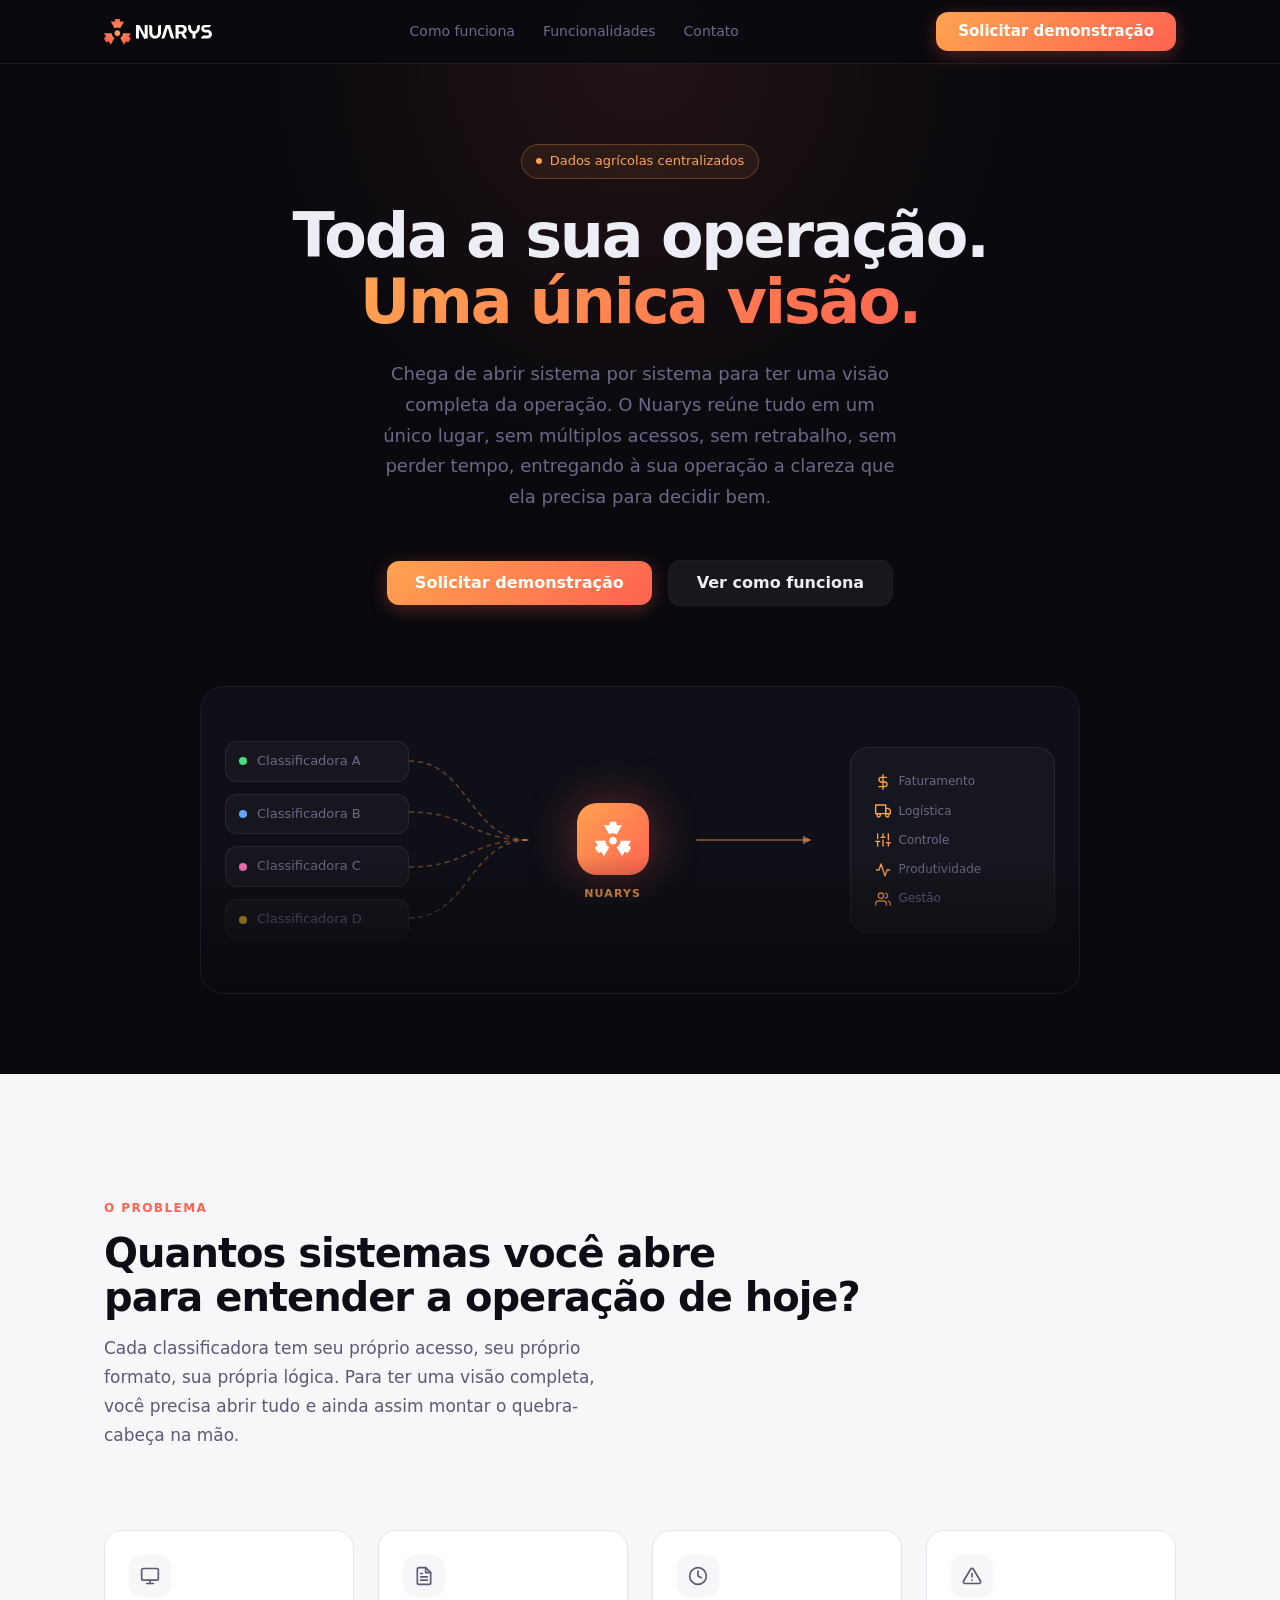
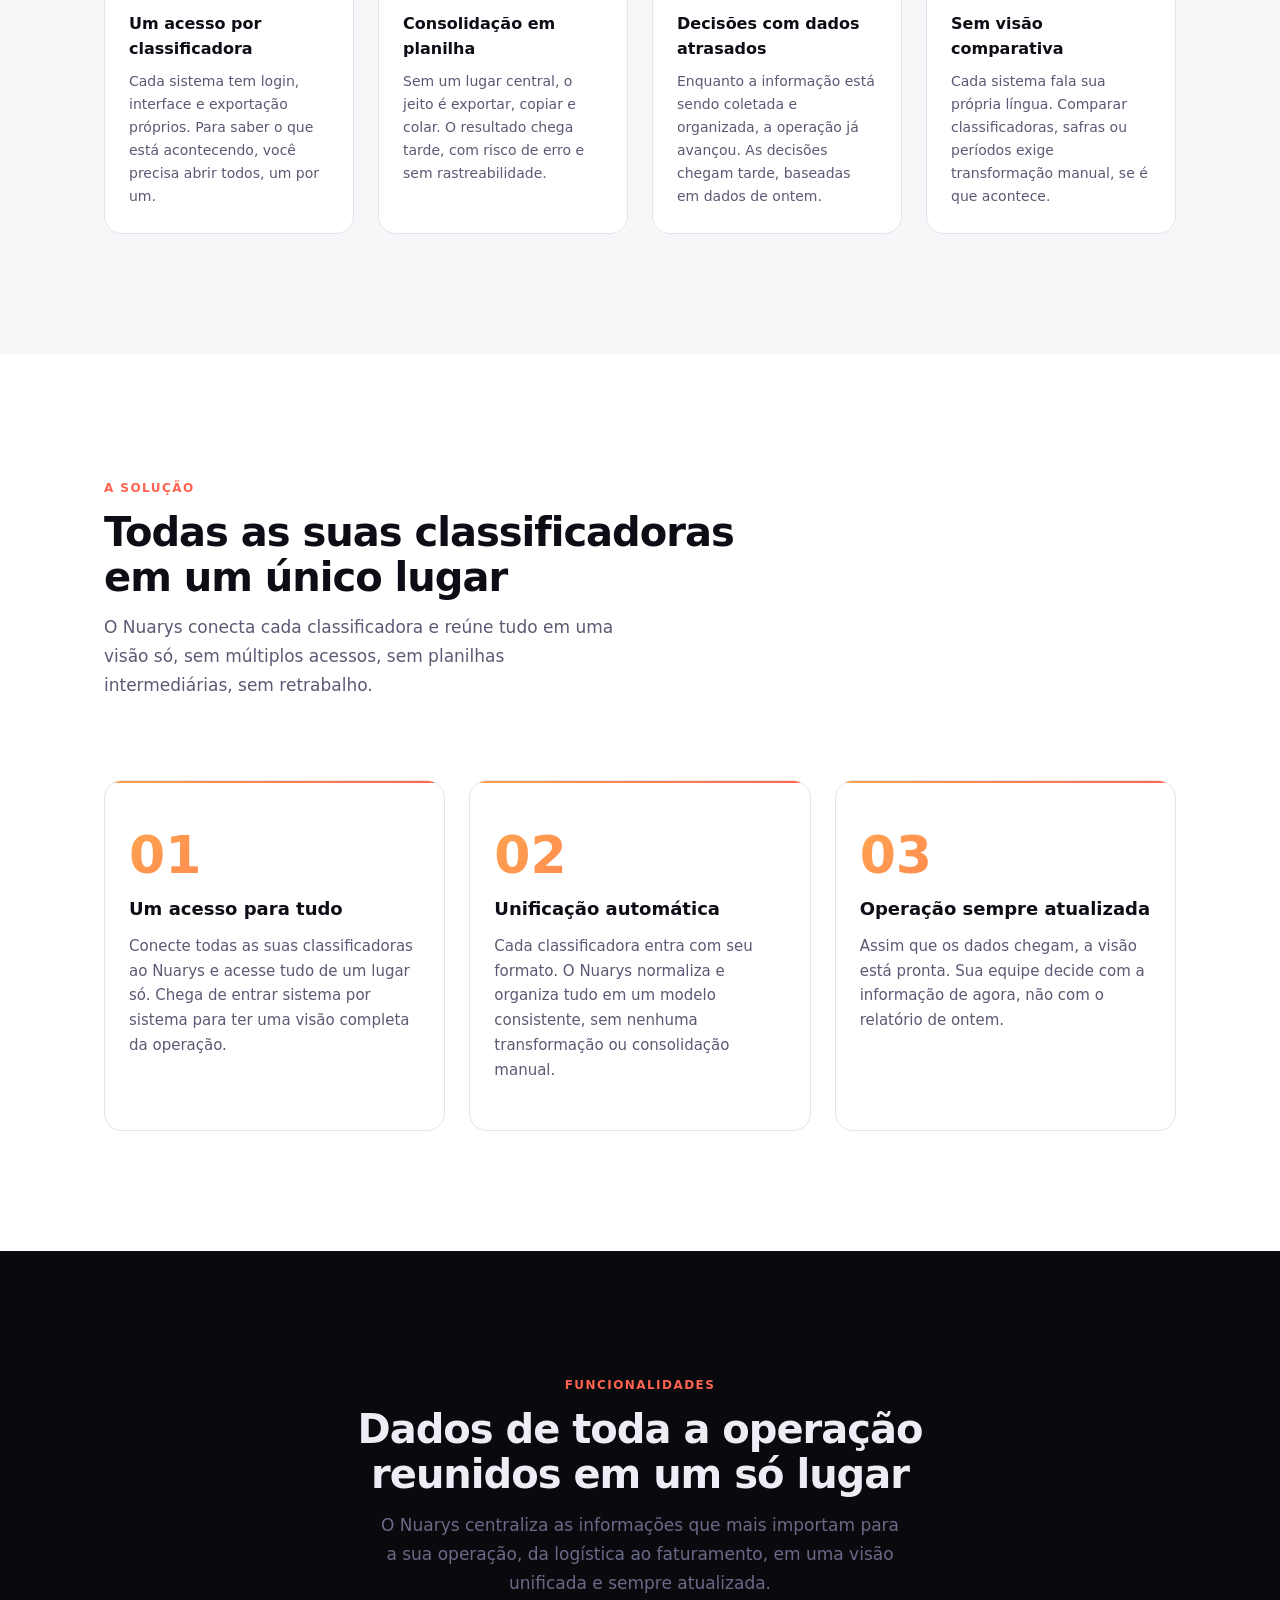
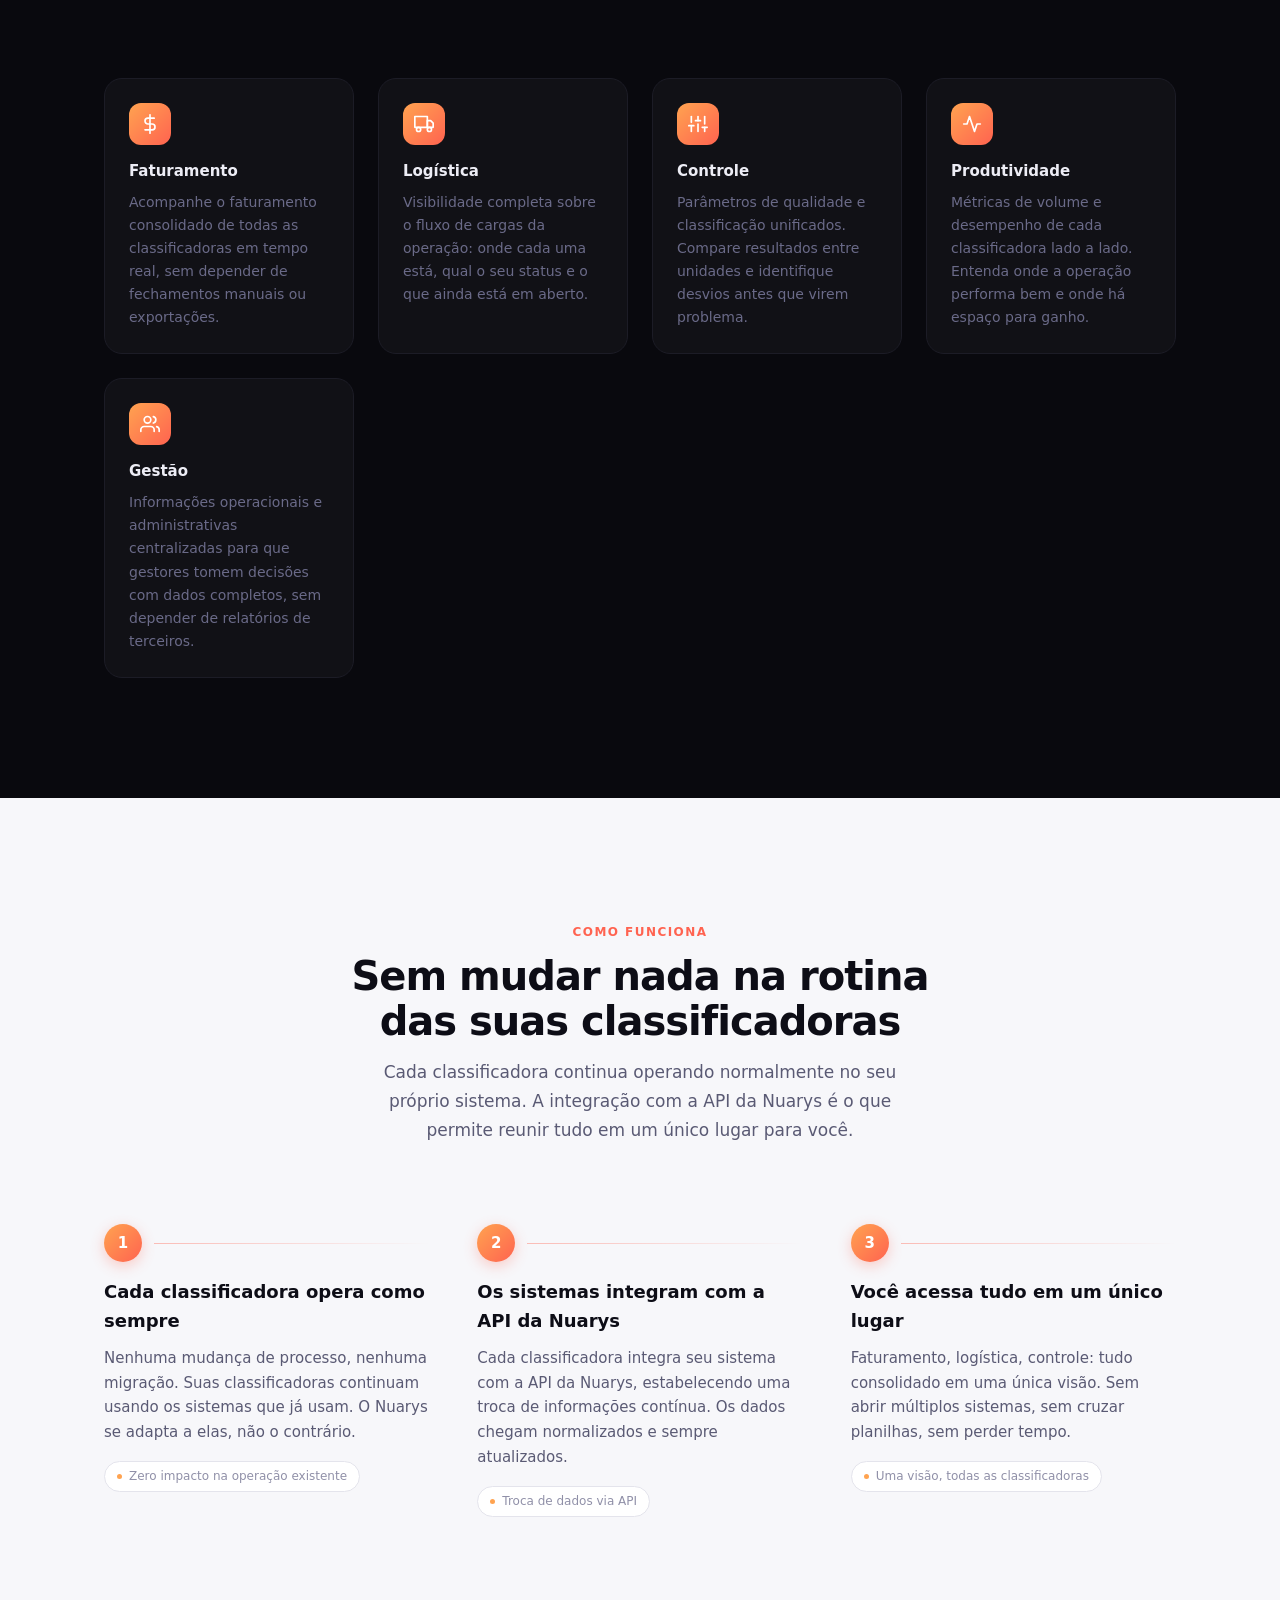
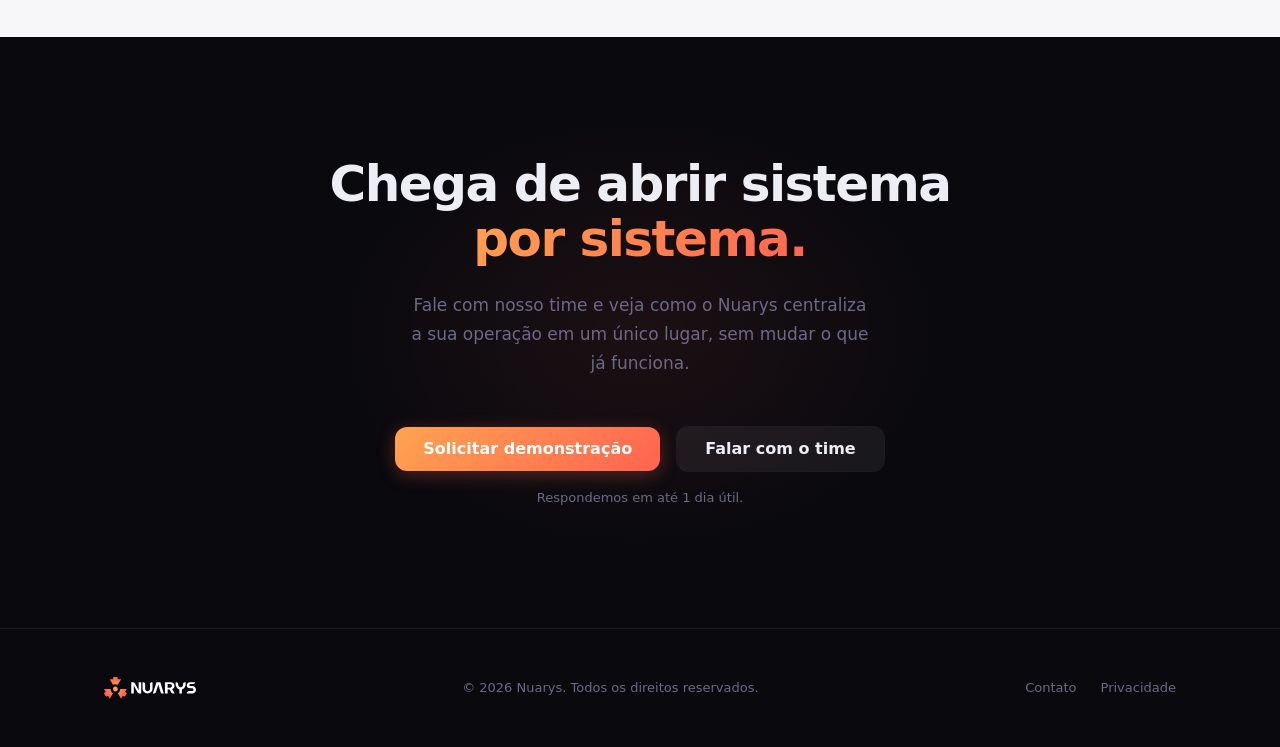
==== commit ae39c357: "alterado o pronome" ====
--- a/src/index.html
+++ b/src/index.html
@@ -803,7 +803,7 @@
           </h1>
           <p class="hero-sub">
             Chega de abrir sistema por sistema para ter uma visão completa da
-            operação. A Nuarys reúne tudo em um único lugar, sem múltiplos
+            operação. O Nuarys reúne tudo em um único lugar, sem múltiplos
             acessos, sem retrabalho, sem perder tempo, entregando à sua operação
             a clareza que ela precisa para decidir bem.
           </p>
@@ -1141,7 +1141,7 @@
             Todas as suas classificadoras<br />em um único lugar
           </h2>
           <p class="section-sub">
-            A Nuarys conecta cada classificadora e reúne tudo em uma visão só,
+            O Nuarys conecta cada classificadora e reúne tudo em uma visão só,
             sem múltiplos acessos, sem planilhas intermediárias, sem retrabalho.
           </p>
         </header>
@@ -1150,16 +1150,16 @@
             <div class="sol-num">01</div>
             <h3>Um acesso para tudo</h3>
             <p>
-              Conecte todas as suas classificadoras à Nuarys e acesse tudo de um
-              lugar só. Chega de entrar sistema por sistema para ter uma visão
-              completa da operação.
+              Conecte todas as suas classificadoras ao Nuarys e acesse tudo de
+              um lugar só. Chega de entrar sistema por sistema para ter uma
+              visão completa da operação.
             </p>
           </div>
           <div class="solution-card">
             <div class="sol-num">02</div>
             <h3>Unificação automática</h3>
             <p>
-              Cada classificadora entra com seu formato. A Nuarys normaliza e
+              Cada classificadora entra com seu formato. O Nuarys normaliza e
               organiza tudo em um modelo consistente, sem nenhuma transformação
               ou consolidação manual.
             </p>
@@ -1185,7 +1185,7 @@
             Dados de toda a operação<br />reunidos em um só lugar
           </h2>
           <p class="section-sub">
-            A Nuarys centraliza as informações que mais importam para a sua
+            O Nuarys centraliza as informações que mais importam para a sua
             operação, da logística ao faturamento, em uma visão unificada e
             sempre atualizada.
           </p>
@@ -1341,7 +1341,7 @@
             <h3>Cada classificadora opera como sempre</h3>
             <p>
               Nenhuma mudança de processo, nenhuma migração. Suas
-              classificadoras continuam usando os sistemas que já usam. A Nuarys
+              classificadoras continuam usando os sistemas que já usam. O Nuarys
               se adapta a elas, não o contrário.
             </p>
             <span class="step-tag">Zero impacto na operação existente</span>
@@ -1385,7 +1385,7 @@
           <span class="gradient-text">por sistema.</span>
         </h2>
         <p class="cta-body">
-          Fale com nosso time e veja como a Nuarys centraliza a sua operação em
+          Fale com nosso time e veja como o Nuarys centraliza a sua operação em
           um único lugar, sem mudar o que já funciona.
         </p>
         <div class="cta-actions">
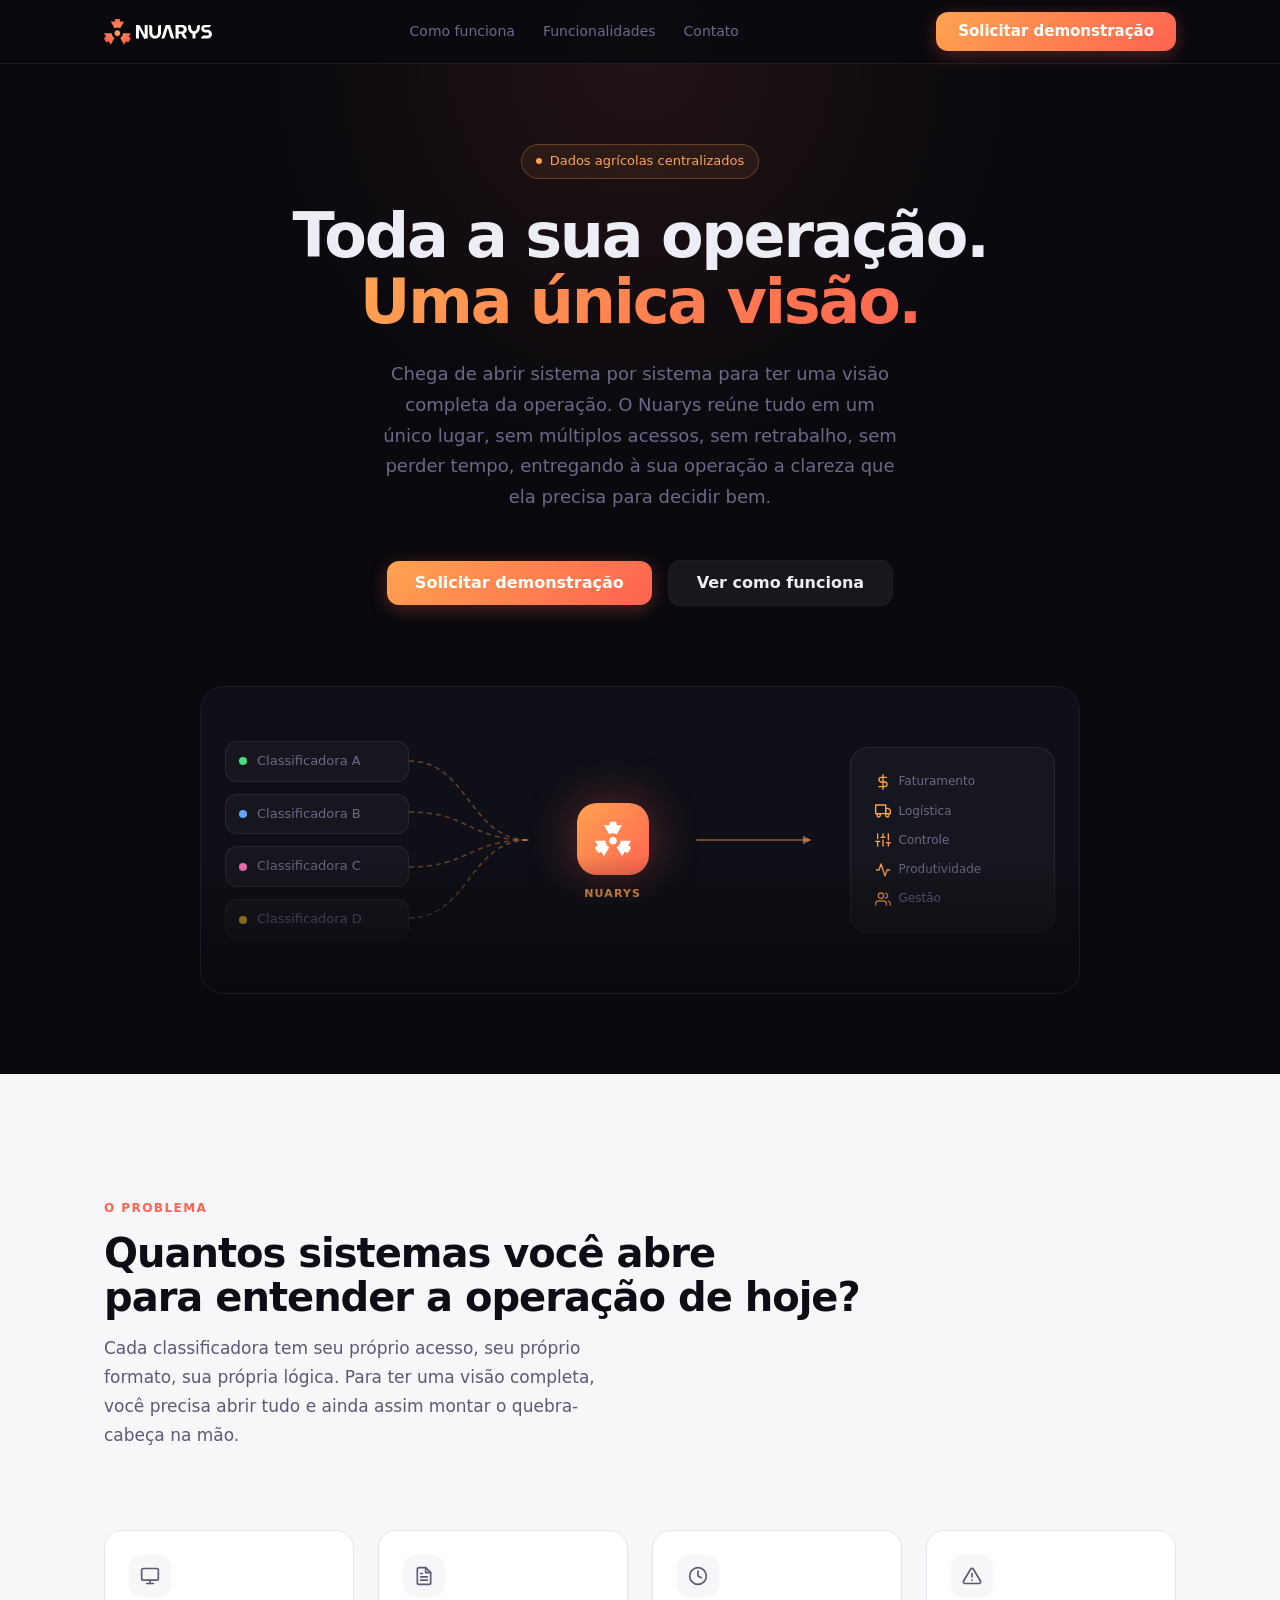
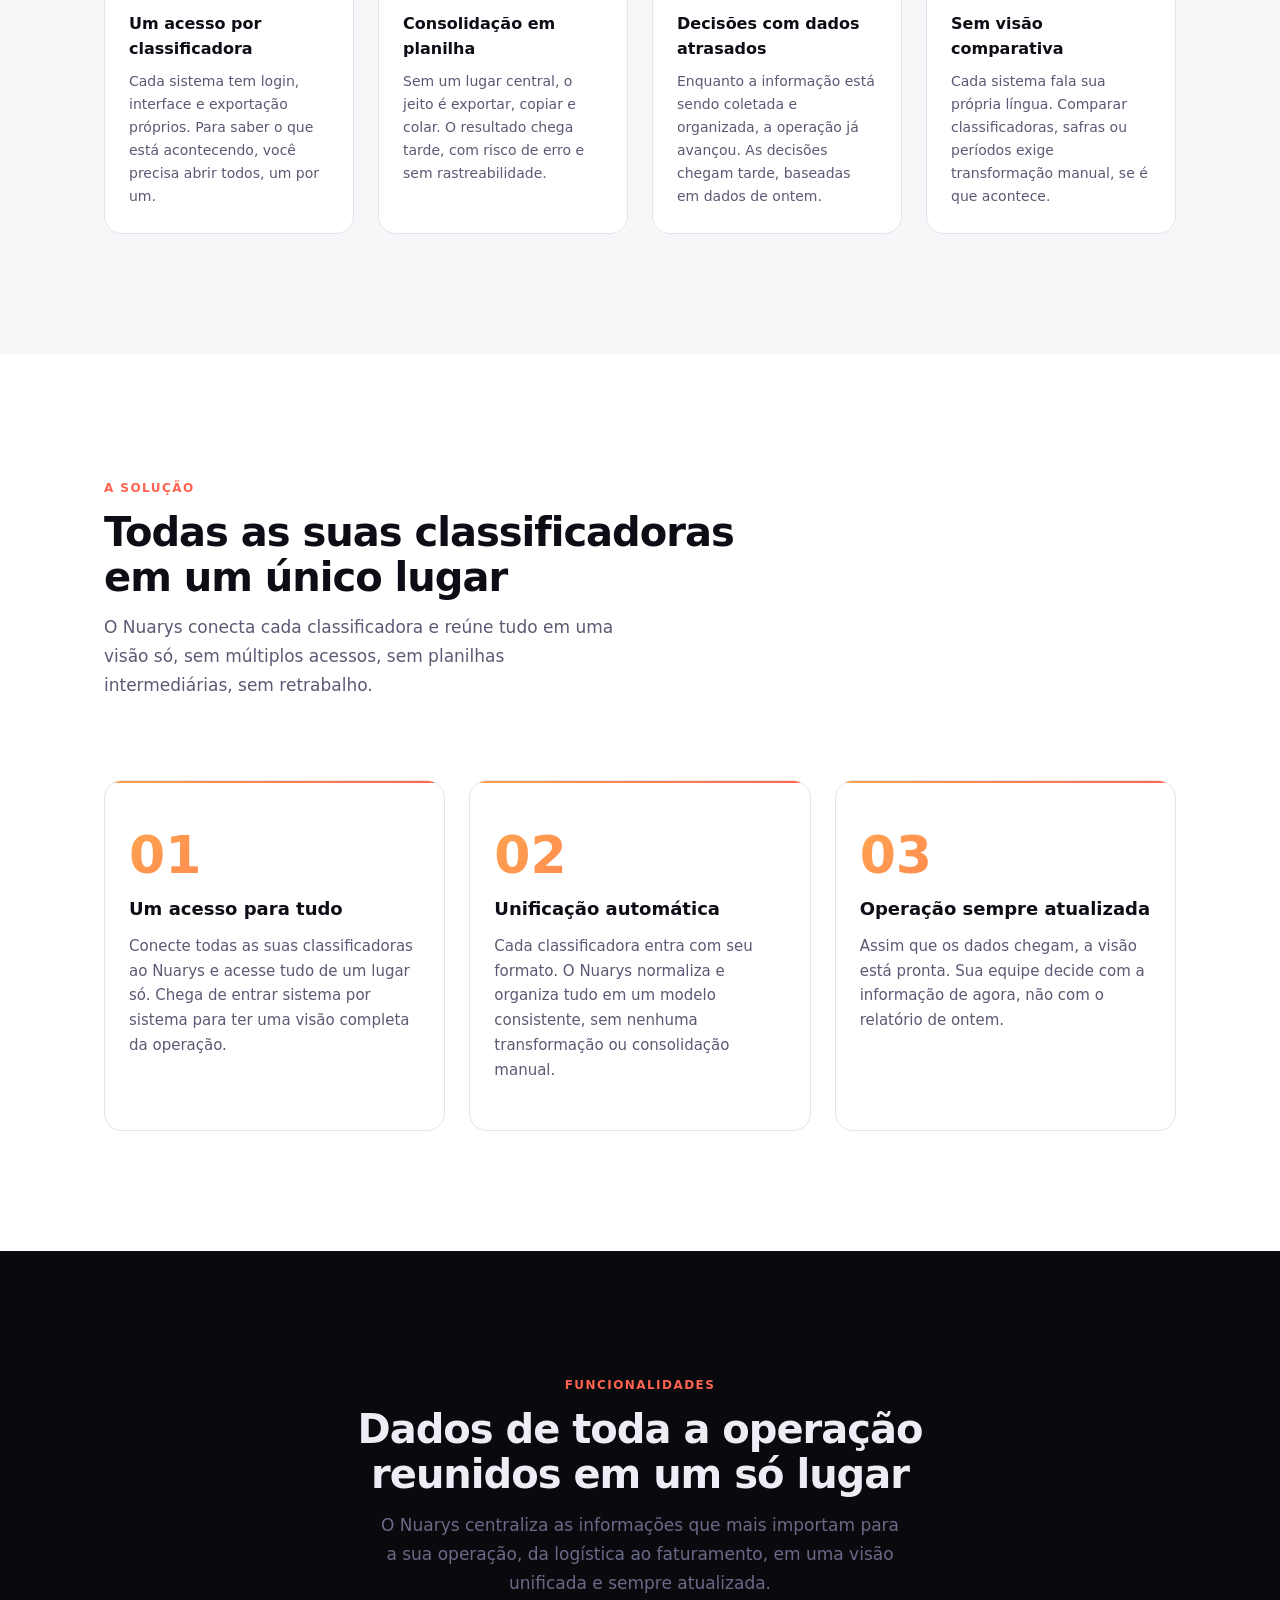
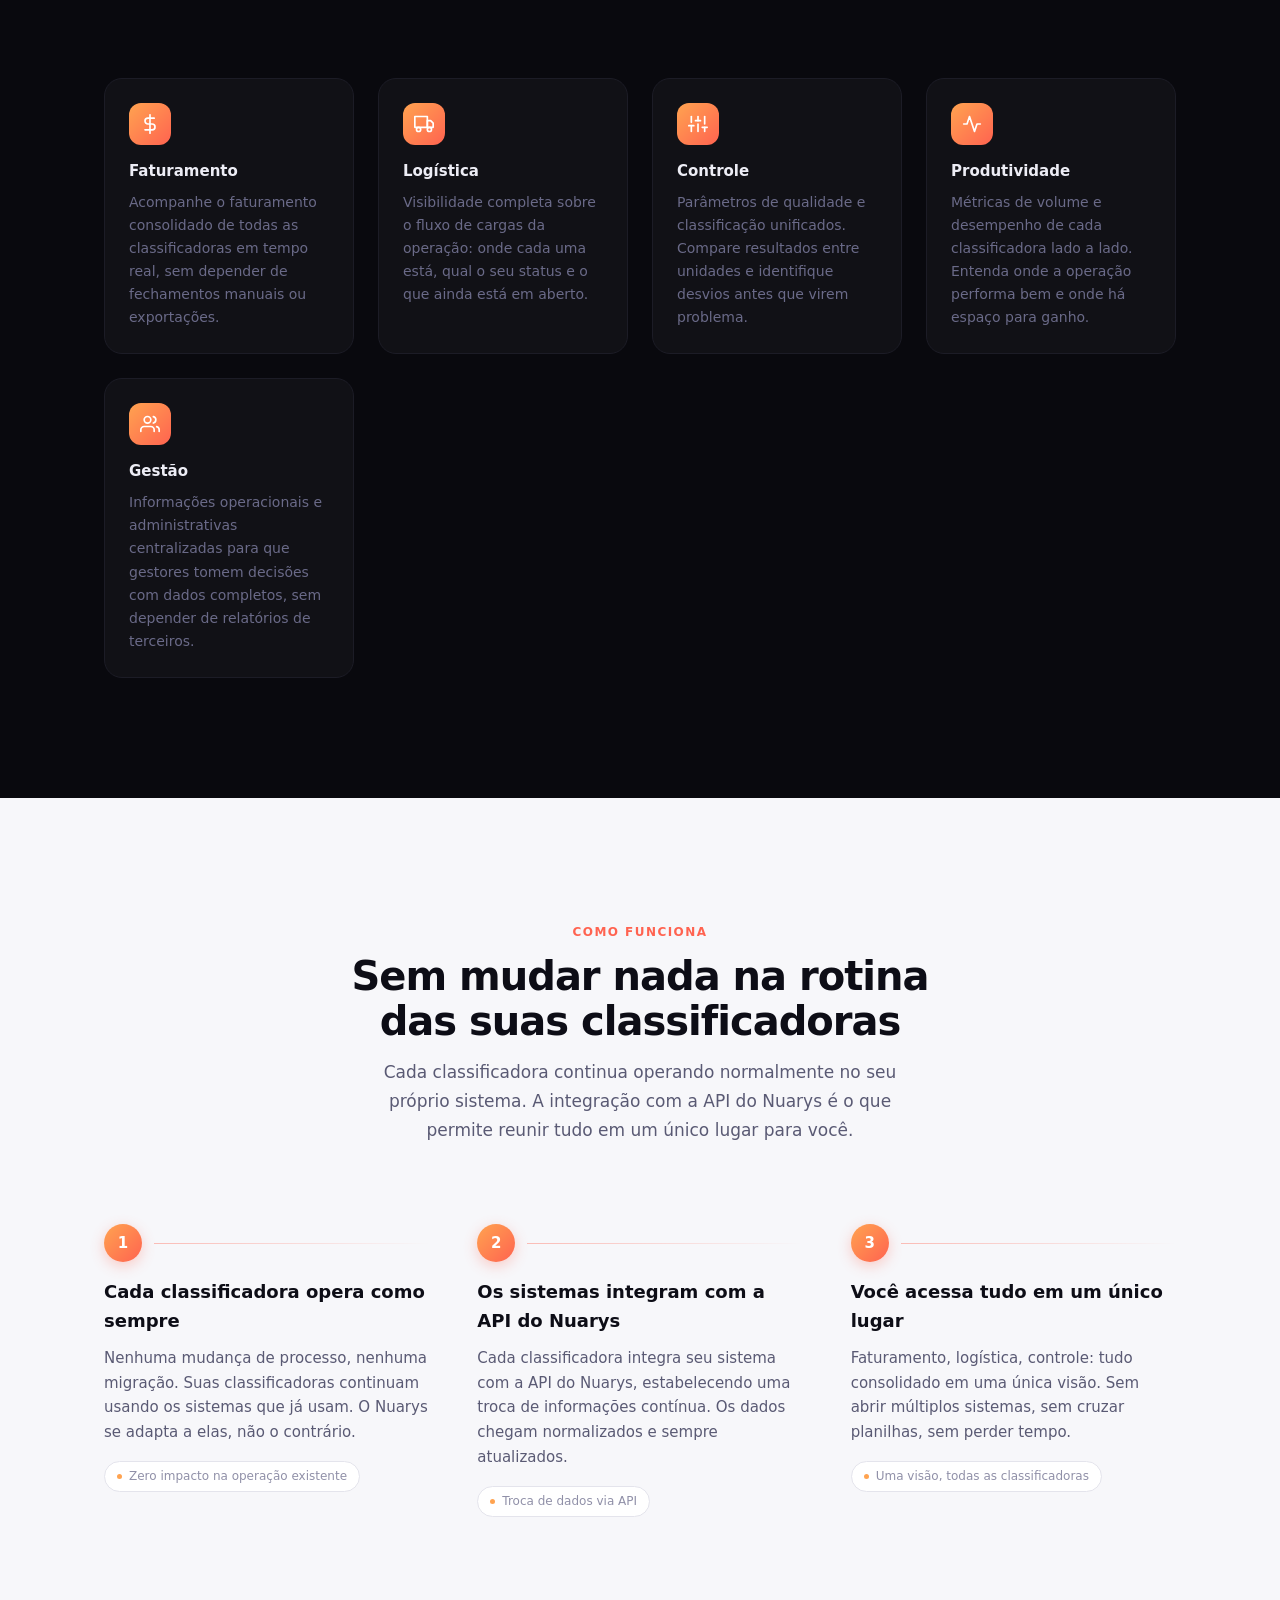
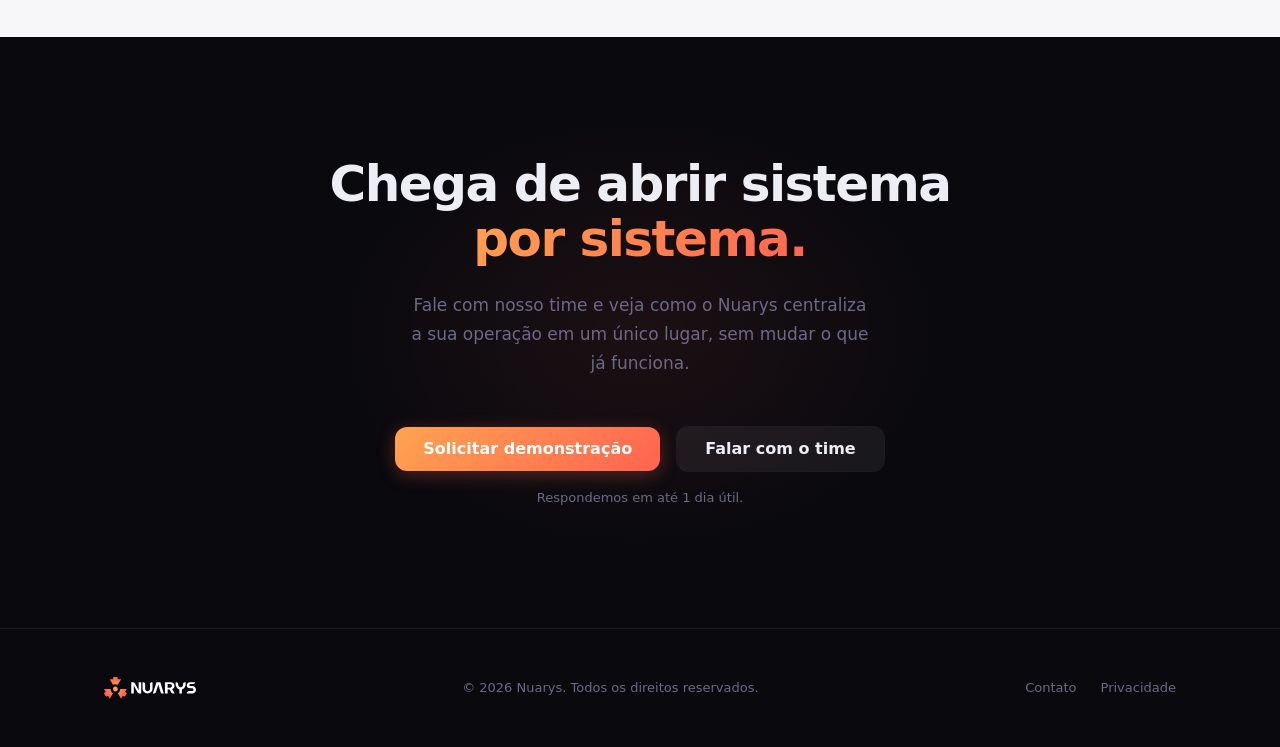
==== commit 3f2e2211: "alterado o pronome" ====
--- a/src/index.html
+++ b/src/index.html
@@ -1328,7 +1328,7 @@
           </h2>
           <p class="section-sub">
             Cada classificadora continua operando normalmente no seu próprio
-            sistema. A integração com a API da Nuarys é o que permite reunir
+            sistema. A integração com a API do Nuarys é o que permite reunir
             tudo em um único lugar para você.
           </p>
         </header>
@@ -1351,9 +1351,9 @@
               <div class="step-num">2</div>
               <div class="step-line"></div>
             </div>
-            <h3>Os sistemas integram com a API da Nuarys</h3>
+            <h3>Os sistemas integram com a API do Nuarys</h3>
             <p>
-              Cada classificadora integra seu sistema com a API da Nuarys,
+              Cada classificadora integra seu sistema com a API do Nuarys,
               estabelecendo uma troca de informações contínua. Os dados chegam
               normalizados e sempre atualizados.
             </p>
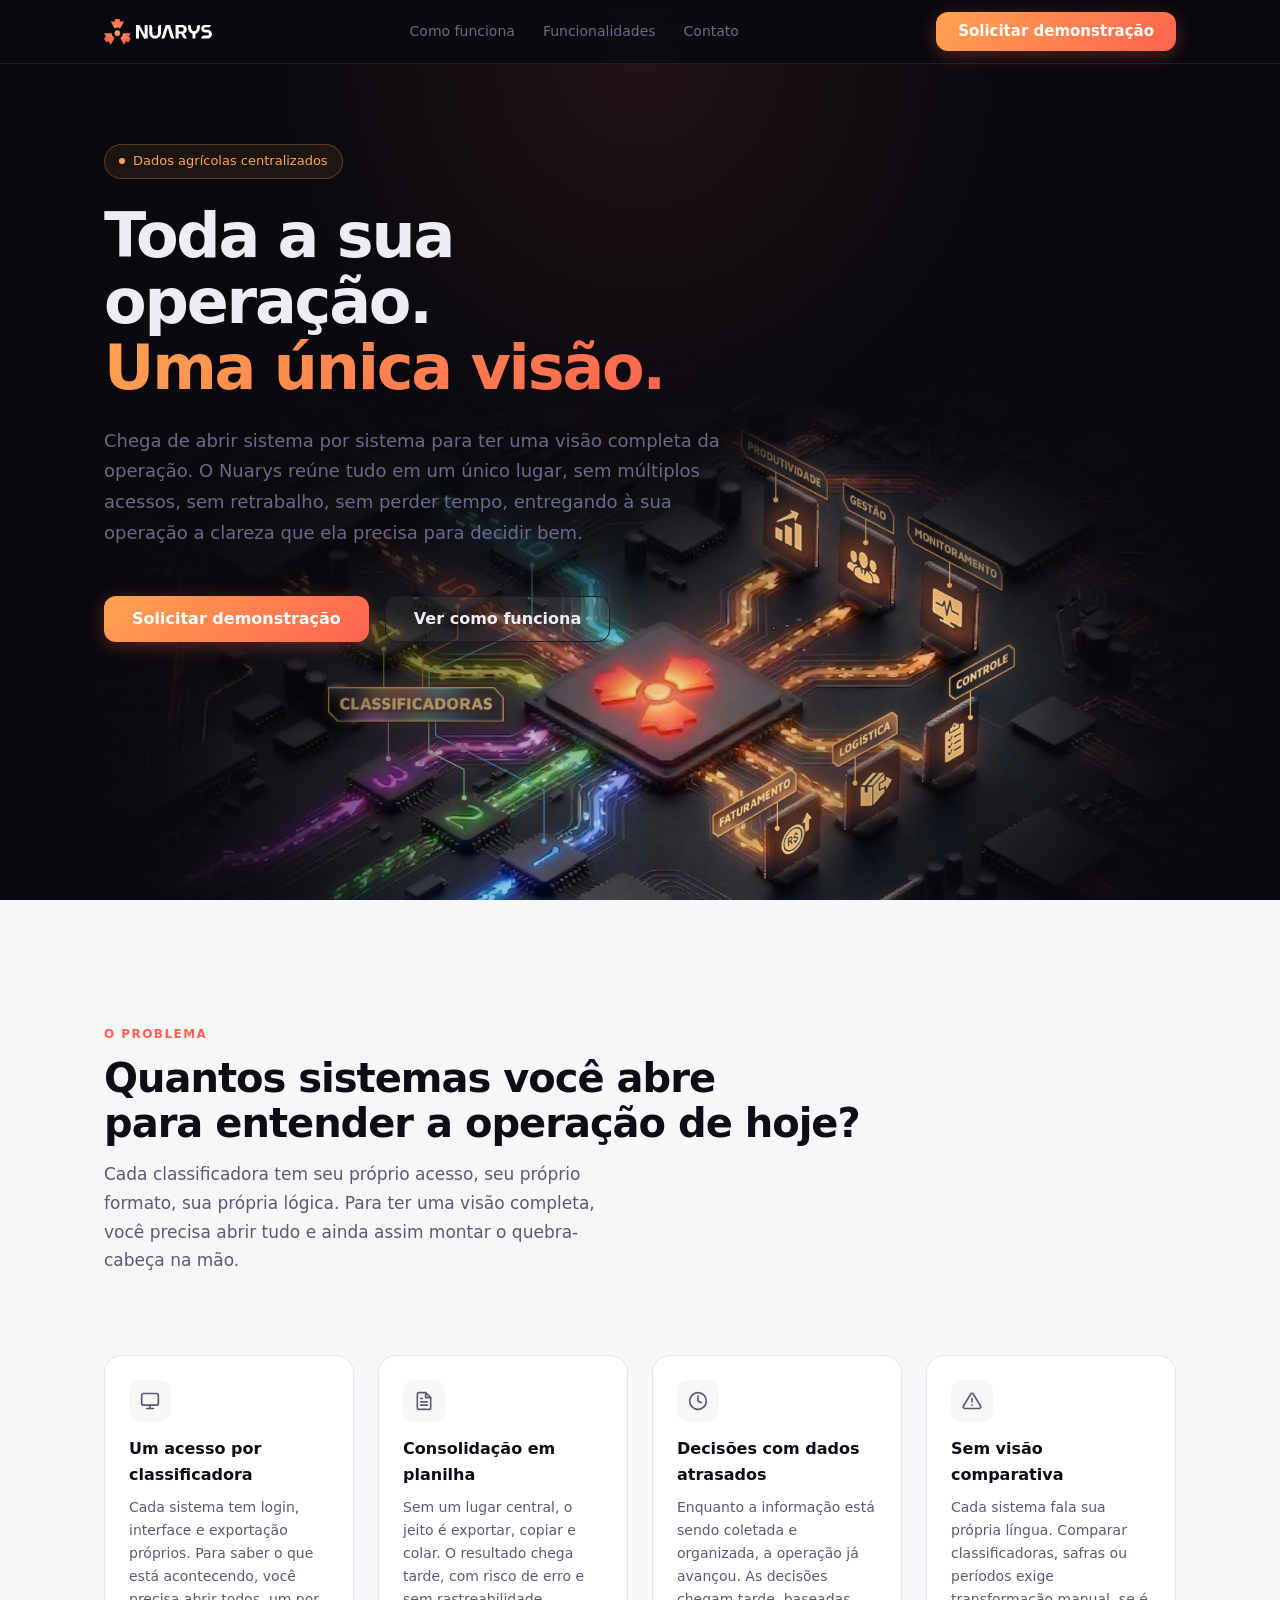
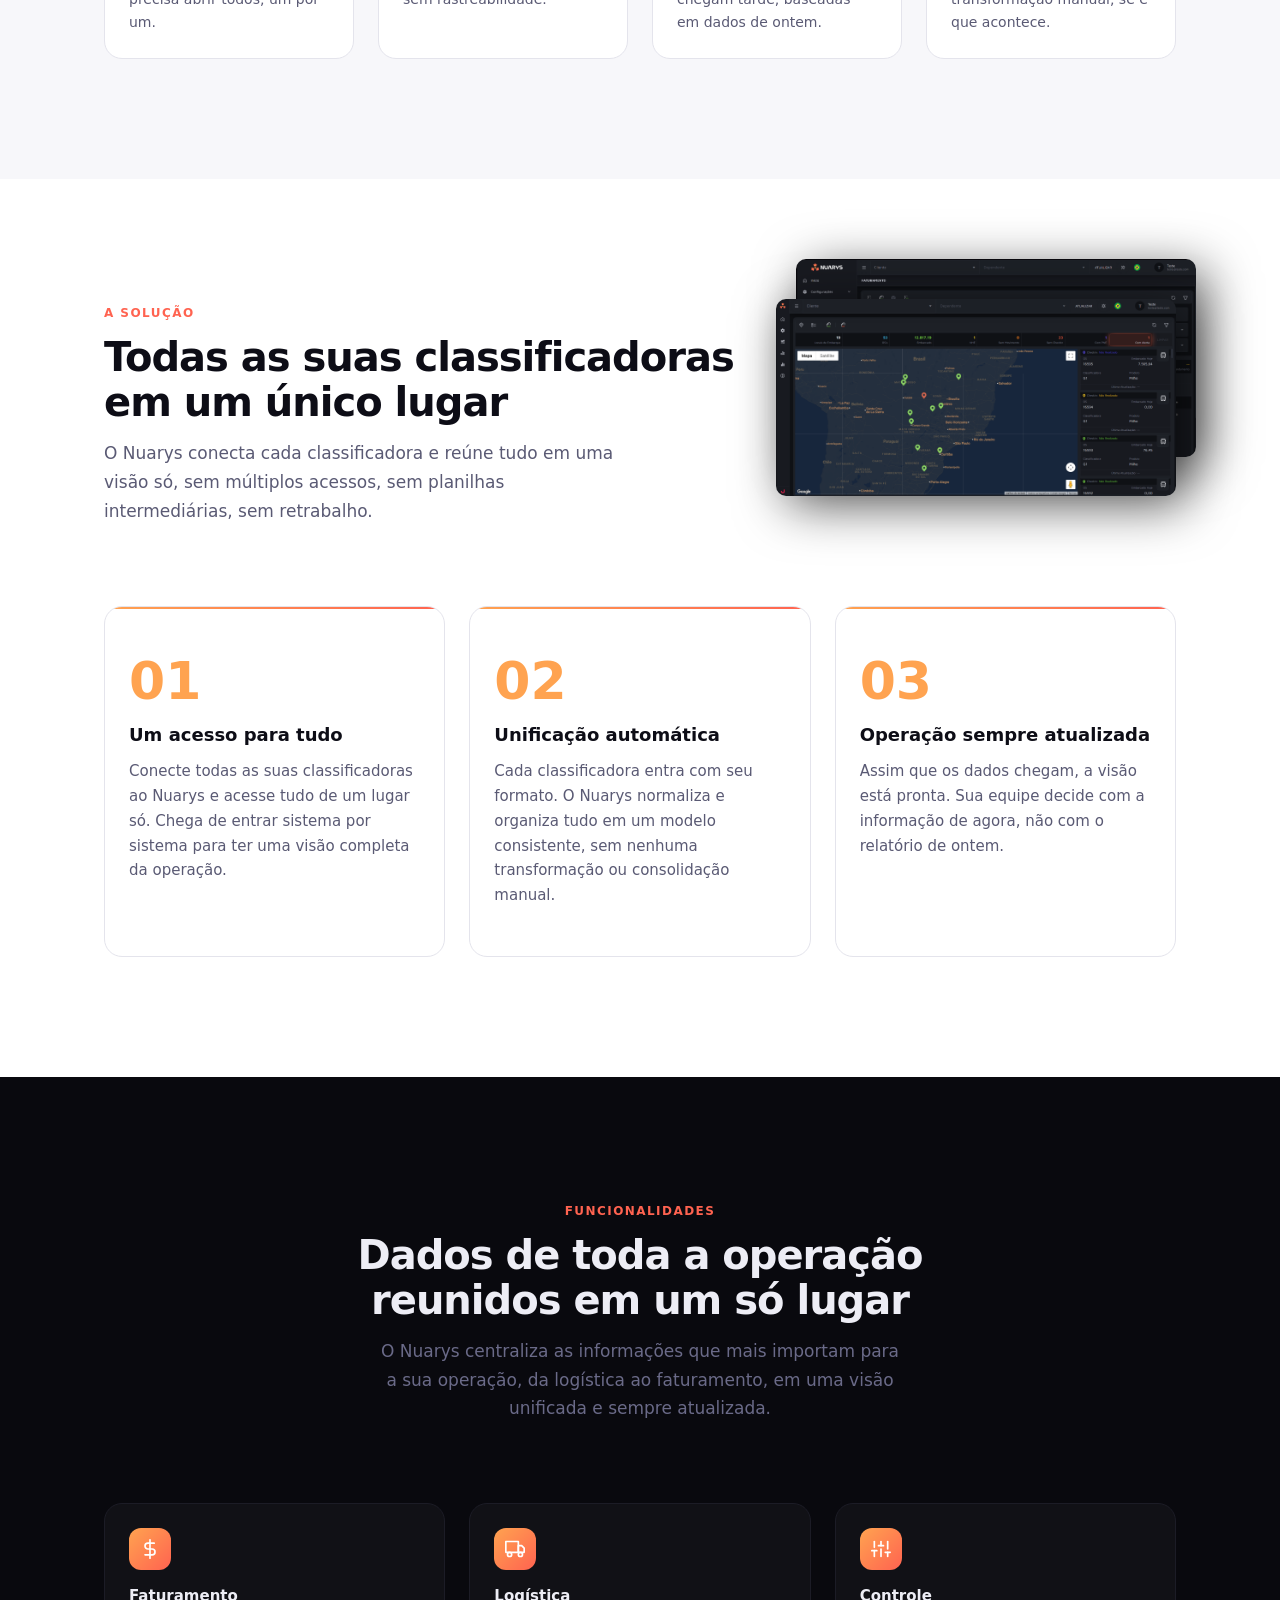
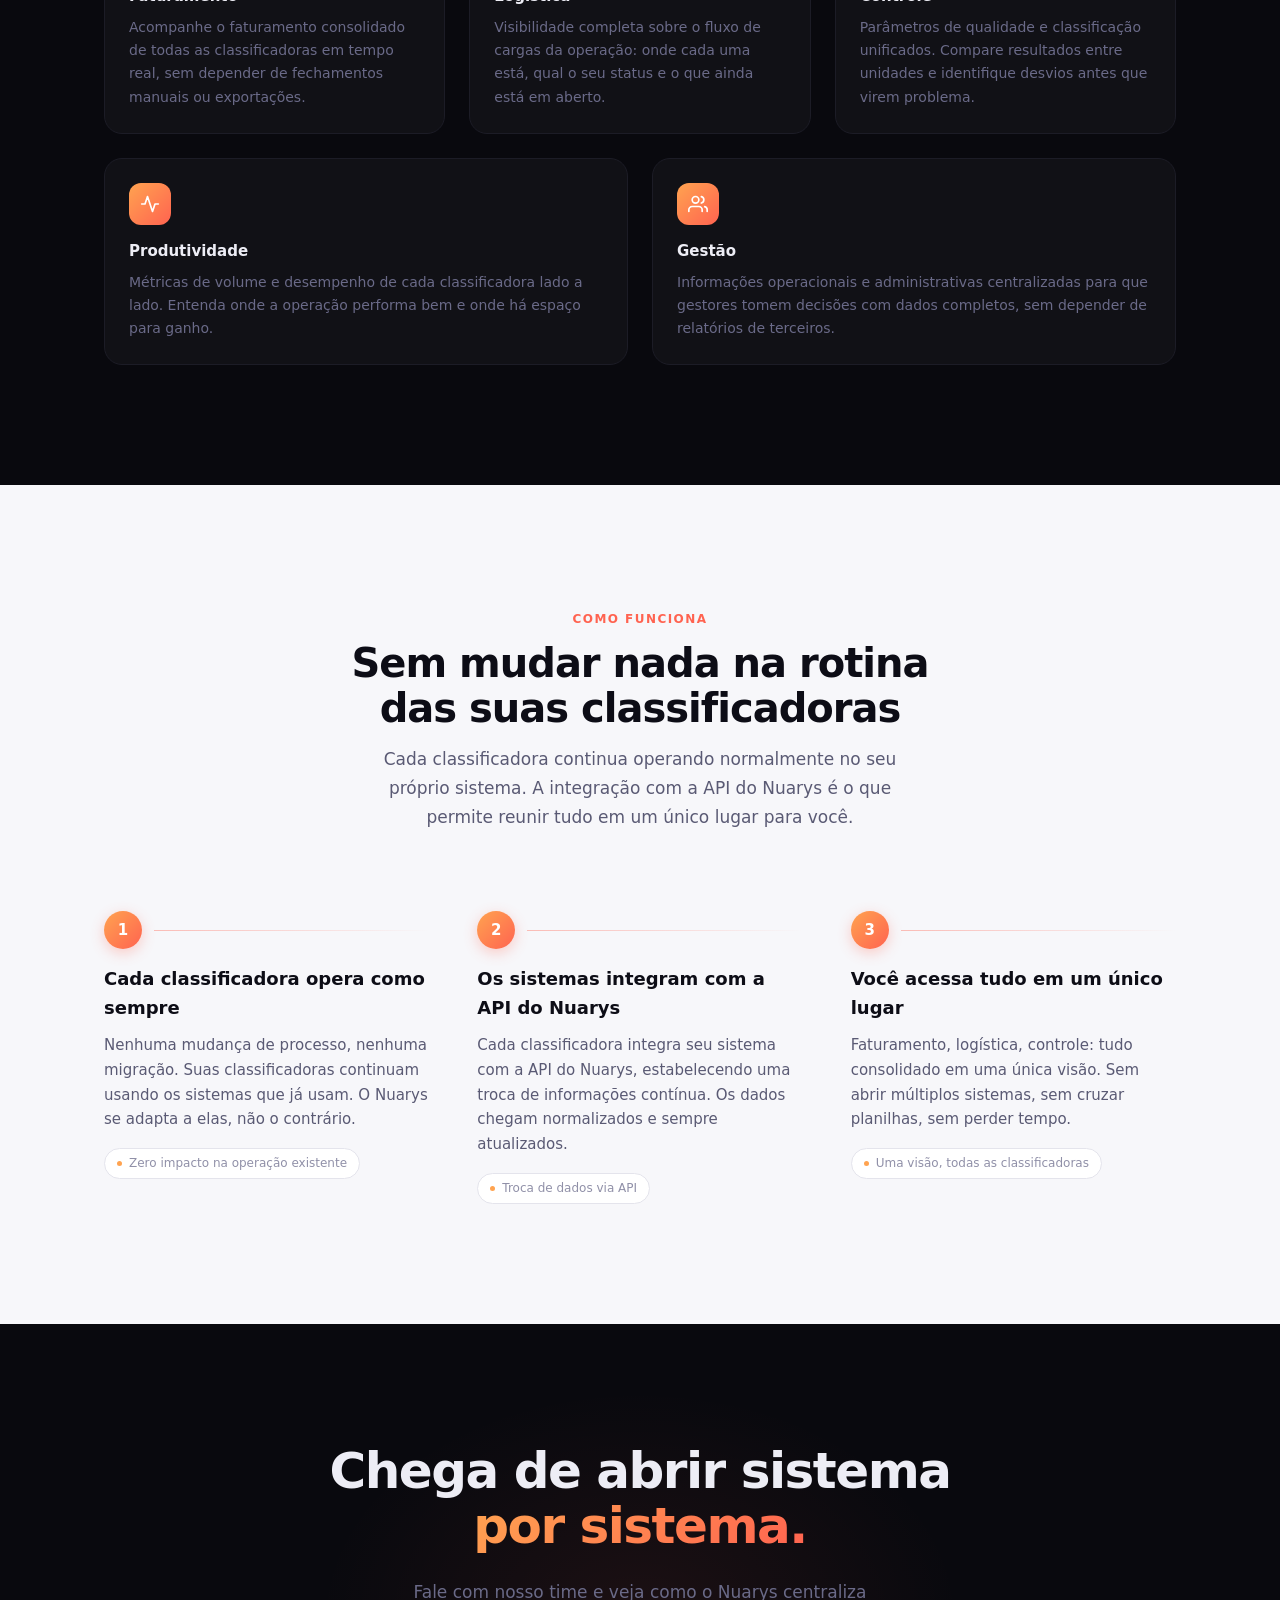
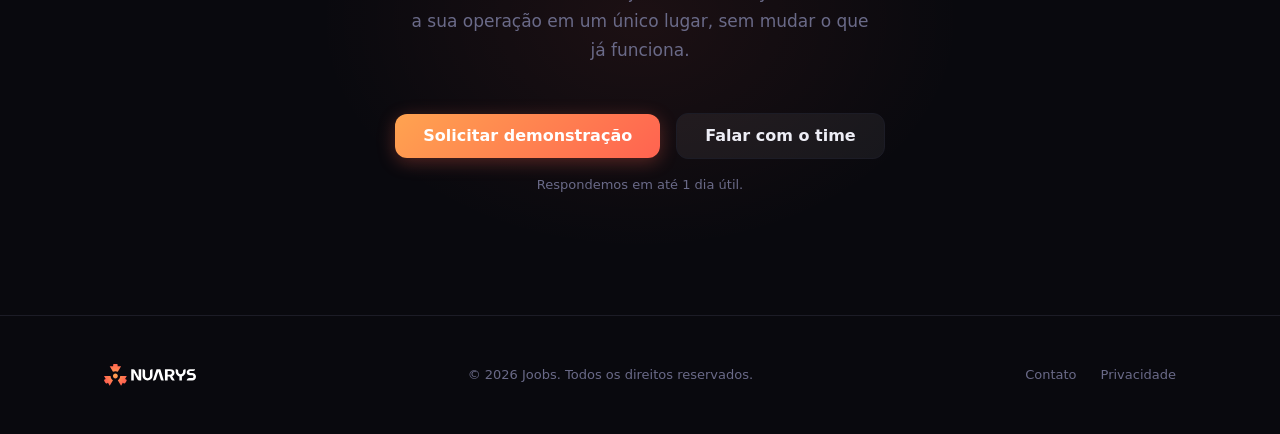
==== commit 2d571f7a: "Alterações e melhorias" ====
--- a/src/index.html
+++ b/src/index.html
@@ -1,1141 +1,146 @@
 <!doctype html>
 <html lang="pt-BR">
-  <head>
-    <meta charset="UTF-8" />
-    <meta name="viewport" content="width=device-width, initial-scale=1.0" />
-    <title>Nuarys — Centralize dados de classificadores agrícolas</title>
-    <meta
-      name="description"
-      content="Nuarys centraliza, normaliza e organiza os dados de múltiplos classificadores agrícolas em uma única visão operacional."
-    />
-    <style>
-      /* ── Variables ───────────────────────────────────── */
-      :root {
-        --brand-start: #ffa350;
-        --brand-end: #ff6350;
-        --gradient: linear-gradient(135deg, #ffa350 0%, #ff6350 100%);
-
-        --bg-dark: #09090e;
-        --bg-dark-2: #0f0f17;
-        --bg-light: #f7f7fa;
-        --bg-white: #ffffff;
-
-        --border: #e4e4ec;
-        --border-dark: #1c1c26;
-
-        --text-primary: #0d0d16;
-        --text-secondary: #5a5a74;
-        --text-muted: #9090a8;
-        --text-on-dark: #ededf5;
-        --text-on-dark-muted: #6a6a88;
-
-        --radius-md: 12px;
-        --radius-lg: 18px;
-        --radius-xl: 24px;
-
-        --space-sm: 16px;
-        --space-md: 24px;
-        --space-lg: 48px;
-        --space-xl: 80px;
-        --space-2xl: 120px;
-
-        --max-w: 1120px;
-        --nav-h: 64px;
-      }
-
-      /* ── Reset ───────────────────────────────────────── */
-      *,
-      *::before,
-      *::after {
-        box-sizing: border-box;
-        margin: 0;
-        padding: 0;
-      }
-      html {
-        scroll-behavior: smooth;
-        -webkit-font-smoothing: antialiased;
-      }
-      body {
-        font-family:
-          -apple-system, BlinkMacSystemFont, "Segoe UI", system-ui, sans-serif;
-        background: var(--bg-white);
-        color: var(--text-primary);
-        line-height: 1.6;
-        overflow-x: hidden;
-      }
-      img,
-      svg {
-        display: block;
-        max-width: 100%;
-      }
-      a {
-        text-decoration: none;
-        color: inherit;
-      }
-
-      /* ── Layout ──────────────────────────────────────── */
-      .container {
-        width: 100%;
-        max-width: var(--max-w);
-        margin: 0 auto;
-        padding: 0 var(--space-md);
-      }
-
-      /* ── Typography ──────────────────────────────────── */
-      .gradient-text {
-        background: var(--gradient);
-        -webkit-background-clip: text;
-        -webkit-text-fill-color: transparent;
-        background-clip: text;
-      }
-      .eyebrow {
-        display: inline-flex;
-        align-items: center;
-        gap: 8px;
-        font-size: 12px;
-        font-weight: 600;
-        text-transform: uppercase;
-        letter-spacing: 0.12em;
-        color: var(--brand-end);
-        margin-bottom: 12px;
-      }
-      .section-title {
-        font-size: clamp(26px, 4vw, 40px);
-        font-weight: 800;
-        line-height: 1.12;
-        letter-spacing: -0.025em;
-        color: var(--text-primary);
-        margin-bottom: 14px;
-      }
-      .section-sub {
-        font-size: 17px;
-        color: var(--text-secondary);
-        line-height: 1.7;
-        max-width: 520px;
-      }
-      .section-hd {
-        margin-bottom: var(--space-xl);
-      }
-      .section-hd.center {
-        text-align: center;
-      }
-      .section-hd.center .section-sub {
-        margin: 0 auto;
-      }
-
-      /* ── Buttons ─────────────────────────────────────── */
-      .btn {
-        display: inline-flex;
-        align-items: center;
-        justify-content: center;
-        gap: 8px;
-        padding: 12px 22px;
-        border-radius: var(--radius-md);
-        font-size: 15px;
-        font-weight: 600;
-        line-height: 1;
-        white-space: nowrap;
-        transition:
-          transform 0.15s,
-          box-shadow 0.15s,
-          background 0.15s;
-      }
-      .btn-primary {
-        background: var(--gradient);
-        color: #fff;
-        box-shadow: 0 4px 18px rgba(255, 99, 80, 0.3);
-      }
-      .btn-primary:hover {
-        transform: translateY(-1px);
-        box-shadow: 0 6px 26px rgba(255, 99, 80, 0.42);
-      }
-      .btn-ghost {
-        background: rgba(255, 255, 255, 0.06);
-        color: var(--text-on-dark);
-        border: 1px solid var(--border-dark);
-      }
-      .btn-ghost:hover {
-        background: rgba(255, 255, 255, 0.1);
-        border-color: rgba(255, 255, 255, 0.15);
-      }
-      .btn-lg {
-        padding: 14px 28px;
-        font-size: 16px;
-      }
-
-      /* ── Nav ─────────────────────────────────────────── */
-      .site-nav {
-        position: fixed;
-        inset: 0 0 auto 0;
-        height: var(--nav-h);
-        z-index: 100;
-        background: rgba(9, 9, 14, 0.82);
-        backdrop-filter: blur(14px);
-        -webkit-backdrop-filter: blur(14px);
-        border-bottom: 1px solid var(--border-dark);
-      }
-      .nav-inner {
-        display: flex;
-        align-items: center;
-        justify-content: space-between;
-        gap: var(--space-md);
-        height: 100%;
-      }
-      .nav-logo img {
-        height: 26px;
-        width: auto;
-        display: block;
-      }
-      .nav-links {
-        display: flex;
-        align-items: center;
-        gap: 4px;
-        flex: 1;
-        justify-content: center;
-      }
-      .nav-links a {
-        font-size: 14px;
-        font-weight: 500;
-        color: var(--text-on-dark-muted);
-        padding: 6px 12px;
-        border-radius: var(--radius-md);
-        transition:
-          color 0.15s,
-          background 0.15s;
-      }
-      .nav-links a:hover {
-        color: var(--text-on-dark);
-        background: rgba(255, 255, 255, 0.06);
-      }
-      .nav-hamburger {
-        display: none;
-        flex-direction: column;
-        gap: 5px;
-        cursor: pointer;
-        padding: 4px;
-        background: none;
-        border: none;
-      }
-      .nav-hamburger span {
-        display: block;
-        width: 22px;
-        height: 2px;
-        background: var(--text-on-dark-muted);
-        border-radius: 2px;
-        transition: background 0.15s;
-      }
-      .nav-hamburger:hover span {
-        background: var(--text-on-dark);
-      }
-      @media (max-width: 720px) {
-        .nav-links {
-          display: none;
-        }
-        .nav-hamburger {
-          display: flex;
-        }
-      }
-
-      /* ── Hero ────────────────────────────────────────── */
-      .hero {
-        background: var(--bg-dark);
-        padding-top: calc(var(--nav-h) + var(--space-xl));
-        padding-bottom: var(--space-xl);
-        position: relative;
-        overflow: hidden;
-      }
-      .hero-glow {
-        position: absolute;
-        top: -160px;
-        left: 50%;
-        transform: translateX(-50%);
-        width: 900px;
-        height: 700px;
-        background: radial-gradient(
-          ellipse at 50% 30%,
-          rgba(255, 100, 80, 0.1) 0%,
-          transparent 60%
-        );
-        pointer-events: none;
-      }
-      .hero-body {
-        position: relative;
-        text-align: center;
-        max-width: 720px;
-        margin: 0 auto;
-      }
-      .hero-badge {
-        display: inline-flex;
-        align-items: center;
-        gap: 8px;
-        padding: 6px 14px;
-        border-radius: 100px;
-        border: 1px solid rgba(255, 163, 80, 0.28);
-        background: rgba(255, 163, 80, 0.08);
-        color: var(--brand-start);
-        font-size: 13px;
-        font-weight: 500;
-        margin-bottom: var(--space-md);
-      }
-      .badge-dot {
-        width: 6px;
-        height: 6px;
-        border-radius: 50%;
-        background: var(--brand-start);
-        animation: pulse 2.2s ease-in-out infinite;
-      }
-      @keyframes pulse {
-        0%,
-        100% {
-          opacity: 1;
-        }
-        50% {
-          opacity: 0.35;
-        }
-      }
-      .hero h1 {
-        font-size: clamp(36px, 6vw, 62px);
-        font-weight: 800;
-        line-height: 1.07;
-        letter-spacing: -0.035em;
-        color: var(--text-on-dark);
-        margin-bottom: var(--space-md);
-      }
-      .hero-sub {
-        font-size: clamp(16px, 2vw, 18px);
-        color: var(--text-on-dark-muted);
-        line-height: 1.7;
-        max-width: 520px;
-        margin: 0 auto var(--space-lg);
-      }
-      .hero-actions {
-        display: flex;
-        align-items: center;
-        justify-content: center;
-        gap: var(--space-sm);
-        flex-wrap: wrap;
-      }
-
-      /* Hero diagram */
-      .hero-visual {
-        position: relative;
-        margin-top: var(--space-xl);
-        max-width: 880px;
-        margin-left: auto;
-        margin-right: auto;
-      }
-      .hero-diagram {
-        background: var(--bg-dark-2);
-        border: 1px solid var(--border-dark);
-        border-radius: var(--radius-xl);
-        padding: var(--space-lg) var(--space-md);
-        display: grid;
-        grid-template-columns: auto auto auto auto auto;
-        align-items: center;
-        gap: 0;
-        overflow: hidden;
-        position: relative;
-      }
-      .hero-diagram::after {
-        content: "";
-        position: absolute;
-        inset: 0;
-        background: linear-gradient(
-          180deg,
-          transparent 55%,
-          var(--bg-dark) 100%
-        );
-        pointer-events: none;
-      }
-      .diag-sources {
-        display: flex;
-        flex-direction: column;
-        gap: 12px;
-      }
-      .diag-source {
-        display: flex;
-        align-items: center;
-        gap: 10px;
-        background: rgba(255, 255, 255, 0.03);
-        border: 1px solid rgba(255, 255, 255, 0.07);
-        border-radius: var(--radius-md);
-        padding: 9px 13px;
-        font-size: 13px;
-        color: var(--text-on-dark-muted);
-      }
-      .diag-dot {
-        width: 8px;
-        height: 8px;
-        border-radius: 50%;
-        flex-shrink: 0;
-      }
-      .diag-lines {
-        width: 120px;
-        height: 210px;
-        flex-shrink: 0;
-      }
-      .diag-hub {
-        display: flex;
-        flex-direction: column;
-        align-items: center;
-        gap: 10px;
-        flex-shrink: 0;
-        margin-top: 24px;
-        width: 100px;
-      }
-      .hub-ring {
-        width: 72px;
-        height: 72px;
-        border-radius: 20px;
-        background: var(--gradient);
-        display: flex;
-        align-items: center;
-        justify-content: center;
-        box-shadow: 0 0 48px rgba(255, 99, 80, 0.35);
-      }
-      .hub-label {
-        font-size: 11px;
-        font-weight: 700;
-        color: var(--brand-start);
-        text-transform: uppercase;
-        letter-spacing: 0.1em;
-      }
-      .diag-out {
-        width: 120px;
-        height: 210px;
-        flex-shrink: 0;
-      }
-      .diag-dashboard {
-        background: rgba(255, 255, 255, 0.03);
-        border: 1px solid rgba(255, 255, 255, 0.07);
-        border-radius: var(--radius-lg);
-        padding: var(--space-md);
-        min-width: 172px;
-      }
-      .diag-kpi-list {
-        display: flex;
-        flex-direction: column;
-        gap: 10px;
-      }
-      .diag-kpi {
-        display: flex;
-        align-items: center;
-        gap: 8px;
-      }
-      .diag-kpi-icon {
-        width: 16px;
-        height: 16px;
-        flex-shrink: 0;
-        color: var(--brand-start);
-      }
-      .diag-kpi-label {
-        font-size: 12px;
-        color: var(--text-on-dark-muted);
-      }
-
-      /* ── Problem ─────────────────────────────────────── */
-      .problem {
-        background: var(--bg-light);
-        padding: var(--space-2xl) 0;
-      }
-      .problem-grid {
-        display: grid;
-        grid-template-columns: repeat(auto-fit, minmax(230px, 1fr));
-        gap: var(--space-md);
-      }
-      .problem-card {
-        background: var(--bg-white);
-        border: 1px solid var(--border);
-        border-radius: var(--radius-lg);
-        padding: var(--space-md);
-      }
-      .problem-icon {
-        width: 42px;
-        height: 42px;
-        border-radius: var(--radius-md);
-        background: var(--bg-light);
-        display: flex;
-        align-items: center;
-        justify-content: center;
-        margin-bottom: 14px;
-        color: var(--text-secondary);
-      }
-      .problem-card h3 {
-        font-size: 16px;
-        font-weight: 700;
-        margin-bottom: 8px;
-      }
-      .problem-card p {
-        font-size: 14px;
-        color: var(--text-secondary);
-        line-height: 1.65;
-      }
-
-      /* ── Solution ────────────────────────────────────── */
-      .solution {
-        background: var(--bg-white);
-        padding: var(--space-2xl) 0;
-      }
-      .solution-grid {
-        display: grid;
-        grid-template-columns: repeat(auto-fit, minmax(280px, 1fr));
-        gap: var(--space-md);
-      }
-      .solution-card {
-        border: 1px solid var(--border);
-        border-radius: var(--radius-lg);
-        padding: var(--space-lg) var(--space-md);
-        position: relative;
-        overflow: hidden;
-      }
-      .solution-card::before {
-        content: "";
-        position: absolute;
-        top: 0;
-        left: 0;
-        right: 0;
-        height: 2px;
-        background: var(--gradient);
-      }
-      .sol-num {
-        font-size: 52px;
-        font-weight: 900;
-        line-height: 1;
-        background: var(--gradient);
-        -webkit-background-clip: text;
-        -webkit-text-fill-color: transparent;
-        background-clip: text;
-        margin-bottom: 14px;
-      }
-      .solution-card h3 {
-        font-size: 18px;
-        font-weight: 700;
-        margin-bottom: 10px;
-      }
-      .solution-card p {
-        font-size: 15px;
-        color: var(--text-secondary);
-        line-height: 1.65;
-      }
-
-      /* ── Features ────────────────────────────────────── */
-      .features {
-        background: var(--bg-dark);
-        padding: var(--space-2xl) 0;
-      }
-      .features .section-title {
-        color: var(--text-on-dark);
-      }
-      .features .section-sub {
-        color: var(--text-on-dark-muted);
-      }
-      .features-grid {
-        display: grid;
-        grid-template-columns: repeat(auto-fit, minmax(196px, 1fr));
-        gap: var(--space-md);
-      }
-      .feature-card {
-        background: rgba(255, 255, 255, 0.03);
-        border: 1px solid var(--border-dark);
-        border-radius: var(--radius-lg);
-        padding: var(--space-md);
-        transition: border-color 0.2s;
-      }
-      .feature-card:hover {
-        border-color: rgba(255, 163, 80, 0.28);
-      }
-      .feature-icon {
-        width: 42px;
-        height: 42px;
-        border-radius: var(--radius-md);
-        background: var(--gradient);
-        display: flex;
-        align-items: center;
-        justify-content: center;
-        margin-bottom: 14px;
-      }
-      .feature-card h3 {
-        font-size: 15px;
-        font-weight: 700;
-        color: var(--text-on-dark);
-        margin-bottom: 8px;
-      }
-      .feature-card p {
-        font-size: 14px;
-        color: var(--text-on-dark-muted);
-        line-height: 1.65;
-      }
-
-      /* ── How it works ────────────────────────────────── */
-      .how {
-        background: var(--bg-light);
-        padding: var(--space-2xl) 0;
-      }
-      .steps {
-        display: grid;
-        grid-template-columns: repeat(3, 1fr);
-        gap: var(--space-lg);
-      }
-      .step-hd {
-        display: flex;
-        align-items: center;
-        gap: 12px;
-        margin-bottom: var(--space-sm);
-      }
-      .step-num {
-        width: 38px;
-        height: 38px;
-        border-radius: 50%;
-        background: var(--gradient);
-        color: #fff;
-        font-weight: 800;
-        font-size: 15px;
-        display: flex;
-        align-items: center;
-        justify-content: center;
-        flex-shrink: 0;
-        box-shadow: 0 4px 14px rgba(255, 99, 80, 0.3);
-      }
-      .step-line {
-        flex: 1;
-        height: 1px;
-        background: linear-gradient(90deg, rgba(255, 99, 80, 0.4), transparent);
-      }
-      .step h3 {
-        font-size: 18px;
-        font-weight: 700;
-        margin-bottom: 10px;
-      }
-      .step p {
-        font-size: 15px;
-        color: var(--text-secondary);
-        line-height: 1.65;
-        margin-bottom: var(--space-sm);
-      }
-      .step-tag {
-        display: inline-flex;
-        align-items: center;
-        gap: 7px;
-        background: var(--bg-white);
-        border: 1px solid var(--border);
-        border-radius: 100px;
-        padding: 5px 12px;
-        font-size: 12px;
-        color: var(--text-muted);
-      }
-      .step-tag::before {
-        content: "";
-        width: 5px;
-        height: 5px;
-        border-radius: 50%;
-        background: var(--brand-start);
-      }
-
-      /* ── Final CTA ───────────────────────────────────── */
-      .cta {
-        background: var(--bg-dark);
-        padding: var(--space-2xl) 0;
-        text-align: center;
-        position: relative;
-        overflow: hidden;
-      }
-      .cta-glow {
-        position: absolute;
-        top: 50%;
-        left: 50%;
-        transform: translate(-50%, -50%);
-        width: 700px;
-        height: 500px;
-        background: radial-gradient(
-          ellipse,
-          rgba(255, 99, 80, 0.08) 0%,
-          transparent 65%
-        );
-        pointer-events: none;
-      }
-      .cta h2 {
-        font-size: clamp(30px, 5vw, 50px);
-        font-weight: 800;
-        line-height: 1.1;
-        letter-spacing: -0.03em;
-        color: var(--text-on-dark);
-        margin-bottom: var(--space-md);
-        position: relative;
-      }
-      .cta-body {
-        font-size: 17px;
-        color: var(--text-on-dark-muted);
-        line-height: 1.7;
-        max-width: 460px;
-        margin: 0 auto var(--space-lg);
-        position: relative;
-      }
-      .cta-actions {
-        display: flex;
-        align-items: center;
-        justify-content: center;
-        gap: var(--space-sm);
-        flex-wrap: wrap;
-        position: relative;
-      }
-      .cta-note {
-        font-size: 13px;
-        color: var(--text-on-dark-muted);
-        margin-top: var(--space-sm);
-        position: relative;
-      }
-
-      /* ── Footer ──────────────────────────────────────── */
-      footer {
-        background: var(--bg-dark);
-        border-top: 1px solid var(--border-dark);
-        padding: var(--space-lg) 0;
-      }
-      .footer-inner {
-        display: flex;
-        align-items: center;
-        justify-content: space-between;
-        gap: var(--space-md);
-        flex-wrap: wrap;
-      }
-      .footer-inner img {
-        height: 22px;
-        width: auto;
-      }
-      .footer-copy {
-        font-size: 13px;
-        color: var(--text-on-dark-muted);
-      }
-      .footer-links {
-        display: flex;
-        gap: var(--space-md);
-      }
-      .footer-links a {
-        font-size: 13px;
-        color: var(--text-on-dark-muted);
-        transition: color 0.15s;
-      }
-      .footer-links a:hover {
-        color: var(--text-on-dark);
-      }
-
-      /* ── Responsive ──────────────────────────────────── */
-      @media (max-width: 860px) {
-        .hero-diagram {
-          grid-template-columns: 1fr;
-          gap: var(--space-md);
-        }
-        .diag-lines,
-        .diag-out {
-          display: none;
-        }
-        .diag-sources {
-          flex-direction: row;
-          flex-wrap: wrap;
-        }
-        .diag-hub {
-          flex-direction: row;
-        }
-        .steps {
-          grid-template-columns: 1fr;
-          gap: var(--space-md);
-        }
-        .step-line {
-          display: none;
-        }
-      }
-      @media (max-width: 520px) {
-        :root {
-          --space-xl: 56px;
-          --space-2xl: 80px;
-        }
-        .hero-actions {
-          flex-direction: column;
-          width: 100%;
-        }
-        .hero-actions .btn {
-          width: 100%;
-        }
-        .footer-inner {
-          flex-direction: column;
-          align-items: flex-start;
-        }
-      }
-    </style>
-  </head>
-  <body>
-    <!-- Nav -->
-    <nav class="site-nav" role="banner">
-      <div class="container nav-inner">
-        <a href="#" aria-label="Nuarys — Início" style="flex-shrink: 0">
-          <img src="assets/logo-white.svg" alt="Nuarys" height="26" />
-        </a>
-        <div class="nav-links">
-          <a href="#como-funciona">Como funciona</a>
-          <a href="#features-title">Funcionalidades</a>
-          <a href="#contato">Contato</a>
-        </div>
-        <button
-          class="nav-hamburger"
-          aria-label="Menu"
-          onclick="this.nextElementSibling.style.display = 'flex'"
-        >
-          <span></span><span></span><span></span>
-        </button>
-        <a class="btn btn-primary" href="#contato" style="flex-shrink: 0"
-          >Solicitar demonstração</a
-        >
-      </div>
-    </nav>
-
-    <!-- Hero -->
-    <section class="hero" aria-labelledby="hero-title">
-      <div class="hero-glow" aria-hidden="true"></div>
-      <div class="container">
-        <div class="hero-body">
-          <div class="hero-badge" aria-hidden="true">
-            <span class="badge-dot"></span>
-            Dados agrícolas centralizados
-          </div>
-          <h1 id="hero-title">
-            Toda a sua operação.<br />
-            <span class="gradient-text">Uma única visão.</span>
-          </h1>
-          <p class="hero-sub">
-            Chega de abrir sistema por sistema para ter uma visão completa da
-            operação. O Nuarys reúne tudo em um único lugar, sem múltiplos
-            acessos, sem retrabalho, sem perder tempo, entregando à sua operação
-            a clareza que ela precisa para decidir bem.
-          </p>
-          <div class="hero-actions">
-            <a class="btn btn-primary btn-lg" href="#contato"
-              >Solicitar demonstração</a
-            >
-            <a class="btn btn-ghost btn-lg" href="#como-funciona"
-              >Ver como funciona</a
-            >
-          </div>
-        </div>
-
-        <!-- Diagram visual -->
-        <div class="hero-visual" aria-hidden="true">
-          <div class="hero-diagram">
-            <div class="diag-sources">
-              <div class="diag-source">
-                <span class="diag-dot" style="background: #4ade80"></span
-                >Classificadora A
-              </div>
-              <div class="diag-source">
-                <span class="diag-dot" style="background: #60a5fa"></span
-                >Classificadora B
-              </div>
-              <div class="diag-source">
-                <span class="diag-dot" style="background: #f472b6"></span
-                >Classificadora C
-              </div>
-              <div class="diag-source">
-                <span class="diag-dot" style="background: #fbbf24"></span
-                >Classificadora D
-              </div>
-            </div>
-
-            <svg
-              class="diag-lines"
-              viewBox="0 0 120 210"
-              fill="none"
-              xmlns="http://www.w3.org/2000/svg"
-            >
-              <path
-                d="M0 26  C60 26  60 105 120 105"
-                stroke="rgba(255,163,80,0.35)"
-                stroke-width="1.5"
-                stroke-dasharray="5 4"
-              />
-              <path
-                d="M0 77  C60 77  60 105 120 105"
-                stroke="rgba(255,163,80,0.35)"
-                stroke-width="1.5"
-                stroke-dasharray="5 4"
-              />
-              <path
-                d="M0 132 C60 132 60 105 120 105"
-                stroke="rgba(255,163,80,0.35)"
-                stroke-width="1.5"
-                stroke-dasharray="5 4"
-              />
-              <path
-                d="M0 183 C60 183 60 105 120 105"
-                stroke="rgba(255,163,80,0.35)"
-                stroke-width="1.5"
-                stroke-dasharray="5 4"
-              />
-            </svg>
-
-            <div class="diag-hub">
-              <div class="hub-ring">
-                <svg
-                  width="36"
-                  height="36"
-                  viewBox="0 0 200 200"
-                  fill="none"
-                  xmlns="http://www.w3.org/2000/svg"
-                >
-                  <path
-                    d="M88.83 3.54c-4.72 0-8.57 3.83-8.57 8.57v11.16H50.01l28.91 50.09c6.21-3.62 13.41-5.67 21.09-5.67s14.88 2.05 21.09 5.67l28.92-50.09h-30.27V12.11c0-4.74-3.84-8.57-8.57-8.57H88.83zM78.74 109.87c0 11.75 9.52 21.27 21.27 21.27s21.27-9.52 21.27-21.27-9.52-21.27-21.27-21.27-21.27 9.52-21.27 21.27zm63.46.01c0 15.6-8.49 29.24-21.1 36.52l28.92 50.07 15.11-26.19 9.68 5.57c4.11 2.37 9.34.97 11.71-3.14l11.18-19.33c2.37-4.11.95-9.36-3.15-11.71l-9.66-5.57 15.12-26.22h-57.8zm-142.2 0 15.14 26.22-9.68 5.57C1.36 144.02-.04 149.27 2.33 153.38l11.16 19.33c2.37 4.11 7.62 5.51 11.71 3.14l9.66-5.57 15.13 26.19 28.92-50.07C66.31 139.12 57.82 125.48 57.82 109.88H0z"
-                    fill="white"
-                  />
-                </svg>
-              </div>
-              <span class="hub-label">Nuarys</span>
-            </div>
-
-            <svg
-              class="diag-out"
-              viewBox="0 0 120 210"
-              fill="none"
-              xmlns="http://www.w3.org/2000/svg"
-            >
-              <defs>
-                <marker
-                  id="arrowhead-out"
-                  markerWidth="6"
-                  markerHeight="6"
-                  refX="5"
-                  refY="3"
-                  orient="auto"
-                >
-                  <path d="M0 0 L6 3 L0 6 Z" fill="rgba(255,163,80,0.55)" />
-                </marker>
-              </defs>
-              <path
-                d="M0 105 L114 105"
-                stroke="rgba(255,163,80,0.55)"
-                stroke-width="1.5"
-                marker-end="url(#arrowhead-out)"
-              />
-            </svg>
-
-            <div class="diag-dashboard">
-              <div class="diag-kpi-list">
-                <div class="diag-kpi">
-                  <svg
-                    class="diag-kpi-icon"
-                    viewBox="0 0 24 24"
-                    fill="none"
-                    stroke="currentColor"
-                    stroke-width="2"
-                    stroke-linecap="round"
-                    stroke-linejoin="round"
-                    aria-hidden="true"
-                  >
-                    <line x1="12" y1="1" x2="12" y2="23" />
-                    <path
-                      d="M17 5H9.5a3.5 3.5 0 0 0 0 7h5a3.5 3.5 0 0 1 0 7H6"
-                    />
-                  </svg>
-                  <span class="diag-kpi-label">Faturamento</span>
-                </div>
-                <div class="diag-kpi">
-                  <svg
-                    class="diag-kpi-icon"
-                    viewBox="0 0 24 24"
-                    fill="none"
-                    stroke="currentColor"
-                    stroke-width="2"
-                    stroke-linecap="round"
-                    stroke-linejoin="round"
-                    aria-hidden="true"
-                  >
-                    <rect x="1" y="3" width="15" height="13" />
-                    <polygon points="16 8 20 8 23 11 23 16 16 16 16 8" />
-                    <circle cx="5.5" cy="18.5" r="2.5" />
-                    <circle cx="18.5" cy="18.5" r="2.5" />
-                  </svg>
-                  <span class="diag-kpi-label">Logística</span>
-                </div>
-                <div class="diag-kpi">
-                  <svg
-                    class="diag-kpi-icon"
-                    viewBox="0 0 24 24"
-                    fill="none"
-                    stroke="currentColor"
-                    stroke-width="2"
-                    stroke-linecap="round"
-                    stroke-linejoin="round"
-                    aria-hidden="true"
-                  >
-                    <line x1="4" y1="21" x2="4" y2="14" />
-                    <line x1="4" y1="10" x2="4" y2="3" />
-                    <line x1="12" y1="21" x2="12" y2="12" />
-                    <line x1="12" y1="8" x2="12" y2="3" />
-                    <line x1="20" y1="21" x2="20" y2="16" />
-                    <line x1="20" y1="12" x2="20" y2="3" />
-                    <line x1="1" y1="14" x2="7" y2="14" />
-                    <line x1="9" y1="8" x2="15" y2="8" />
-                    <line x1="17" y1="16" x2="23" y2="16" />
-                  </svg>
-                  <span class="diag-kpi-label">Controle</span>
-                </div>
-                <div class="diag-kpi">
-                  <svg
-                    class="diag-kpi-icon"
-                    viewBox="0 0 24 24"
-                    fill="none"
-                    stroke="currentColor"
-                    stroke-width="2"
-                    stroke-linecap="round"
-                    stroke-linejoin="round"
-                    aria-hidden="true"
-                  >
-                    <polyline points="22 12 18 12 15 21 9 3 6 12 2 12" />
-                  </svg>
-                  <span class="diag-kpi-label">Produtividade</span>
-                </div>
-                <div class="diag-kpi">
-                  <svg
-                    class="diag-kpi-icon"
-                    viewBox="0 0 24 24"
-                    fill="none"
-                    stroke="currentColor"
-                    stroke-width="2"
-                    stroke-linecap="round"
-                    stroke-linejoin="round"
-                    aria-hidden="true"
-                  >
-                    <path d="M17 21v-2a4 4 0 0 0-4-4H5a4 4 0 0 0-4 4v2" />
-                    <circle cx="9" cy="7" r="4" />
-                    <path d="M23 21v-2a4 4 0 0 0-3-3.87" />
-                    <path d="M16 3.13a4 4 0 0 1 0 7.75" />
-                  </svg>
-                  <span class="diag-kpi-label">Gestão</span>
-                </div>
-              </div>
-            </div>
-          </div>
-        </div>
-      </div>
-    </section>
-
-    <!-- Problem -->
-    <section class="problem" aria-labelledby="problem-title">
-      <div class="container">
-        <header class="section-hd">
-          <p class="eyebrow">O problema</p>
-          <h2 class="section-title" id="problem-title">
-            Quantos sistemas você abre<br />para entender a operação de hoje?
-          </h2>
-          <p class="section-sub">
-            Cada classificadora tem seu próprio acesso, seu próprio formato, sua
-            própria lógica. Para ter uma visão completa, você precisa abrir tudo
-            e ainda assim montar o quebra-cabeça na mão.
-          </p>
-        </header>
-        <div class="problem-grid">
-          <article class="problem-card">
-            <div class="problem-icon" aria-hidden="true">
-              <svg
-                width="20"
-                height="20"
-                viewBox="0 0 24 24"
-                fill="none"
-                stroke="currentColor"
-                stroke-width="2"
-                stroke-linecap="round"
-                stroke-linejoin="round"
-              >
-                <rect x="2" y="3" width="20" height="14" rx="2" />
-                <line x1="8" y1="21" x2="16" y2="21" />
-                <line x1="12" y1="17" x2="12" y2="21" />
-              </svg>
-            </div>
-            <h3>Um acesso por classificadora</h3>
-            <p>
-              Cada sistema tem login, interface e exportação próprios. Para
-              saber o que está acontecendo, você precisa abrir todos, um por um.
-            </p>
-          </article>
-          <article class="problem-card">
-            <div class="problem-icon" aria-hidden="true">
-              <svg
-                width="20"
-                height="20"
-                viewBox="0 0 24 24"
-                fill="none"
-                stroke="currentColor"
-                stroke-width="2"
-                stroke-linecap="round"
-                stroke-linejoin="round"
-              >
-                <path
-                  d="M14 2H6a2 2 0 00-2 2v16a2 2 0 002 2h12a2 2 0 002-2V8z"
-                />
-                <polyline points="14 2 14 8 20 8" />
-                <line x1="16" y1="13" x2="8" y2="13" />
-                <line x1="16" y1="17" x2="8" y2="17" />
-                <polyline points="10 9 9 9 8 9" />
-              </svg>
-            </div>
-            <h3>Consolidação em planilha</h3>
-            <p>
-              Sem um lugar central, o jeito é exportar, copiar e colar. O
-              resultado chega tarde, com risco de erro e sem rastreabilidade.
-            </p>
-          </article>
-          <article class="problem-card">
-            <div class="problem-icon" aria-hidden="true">
-              <svg
-                width="20"
-                height="20"
-                viewBox="0 0 24 24"
-                fill="none"
-                stroke="currentColor"
-                stroke-width="2"
-                stroke-linecap="round"
-                stroke-linejoin="round"
-              >
-                <circle cx="12" cy="12" r="10" />
-                <polyline points="12 6 12 12 16 14" />
-              </svg>
-            </div>
-            <h3>Decisões com dados atrasados</h3>
-            <p>
-              Enquanto a informação está sendo coletada e organizada, a operação
-              já avançou. As decisões chegam tarde, baseadas em dados de ontem.
-            </p>
-          </article>
-          <article class="problem-card">
-            <div class="problem-icon" aria-hidden="true">
-              <svg
-                width="20"
-                height="20"
-                viewBox="0 0 24 24"
-                fill="none"
-                stroke="currentColor"
-                stroke-width="2"
-                stroke-linecap="round"
-                stroke-linejoin="round"
-              >
-                <path
-                  d="M10.29 3.86L1.82 18a2 2 0 001.71 3h16.94a2 2 0 001.71-3L13.71 3.86a2 2 0 00-3.42 0z"
-                />
-                <line x1="12" y1="9" x2="12" y2="13" />
-                <line x1="12" y1="17" x2="12.01" y2="17" />
-              </svg>
-            </div>
-            <h3>Sem visão comparativa</h3>
-            <p>
-              Cada sistema fala sua própria língua. Comparar classificadoras,
-              safras ou períodos exige transformação manual, se é que acontece.
-            </p>
-          </article>
-        </div>
-      </div>
-    </section>
-
-    <!-- Solution -->
-    <section class="solution" aria-labelledby="solution-title">
-      <div class="container">
-        <header class="section-hd">
+
+<head>
+  <meta charset="UTF-8" />
+  <meta name="viewport" content="width=device-width, initial-scale=1.0" />
+  <title>Nuarys — Centralize dados de classificadores agrícolas</title>
+  <meta name="description"
+    content="Nuarys centraliza, normaliza e organiza os dados de múltiplos classificadores agrícolas em uma única visão operacional." />
+  <link rel="stylesheet" href="style.css" />
+</head>
+
+<body>
+  <!-- Nav -->
+  <nav class="site-nav" role="banner">
+    <div class="container nav-inner">
+      <a href="#" aria-label="Nuarys — Início" style="flex-shrink: 0">
+        <img src="assets/logo-white.svg" alt="Nuarys" height="26" />
+      </a>
+      <div class="nav-links">
+        <a href="#como-funciona">Como funciona</a>
+        <a href="#features-title">Funcionalidades</a>
+        <a href="#contato">Contato</a>
+      </div>
+      <button class="nav-hamburger" aria-label="Menu" onclick="this.nextElementSibling.style.display = 'flex'">
+        <span></span><span></span><span></span>
+      </button>
+      <a class="btn btn-primary" href="#contato" style="flex-shrink: 0">Solicitar demonstração</a>
+    </div>
+  </nav>
+
+  <!-- Hero -->
+  <section class="hero" aria-labelledby="hero-title">
+    <div class="hero-glow" aria-hidden="true"></div>
+    <div class="container">
+      <div class="hero-body">
+        <div class="hero-badge" aria-hidden="true">
+          <span class="badge-dot"></span>
+          Dados agrícolas centralizados
+        </div>
+        <h1 id="hero-title">
+          Toda a sua operação.<br />
+          <span class="gradient-text">Uma única visão.</span>
+        </h1>
+        <p class="hero-sub">
+          Chega de abrir sistema por sistema para ter uma visão completa da
+          operação. O Nuarys reúne tudo em um único lugar, sem múltiplos
+          acessos, sem retrabalho, sem perder tempo, entregando à sua operação
+          a clareza que ela precisa para decidir bem.
+        </p>
+        <div class="hero-actions">
+          <a class="btn btn-primary btn-lg" href="#contato">Solicitar demonstração</a>
+          <a class="btn btn-ghost btn-lg" href="#como-funciona">Ver como funciona</a>
+        </div>
+      </div>
+    </div>
+  </section>
+
+  <!-- Problem -->
+  <section class="problem" aria-labelledby="problem-title">
+    <div class="container">
+      <header class="section-hd">
+        <p class="eyebrow">O problema</p>
+        <h2 class="section-title" id="problem-title">
+          Quantos sistemas você abre<br />para entender a operação de hoje?
+        </h2>
+        <p class="section-sub">
+          Cada classificadora tem seu próprio acesso, seu próprio formato, sua
+          própria lógica. Para ter uma visão completa, você precisa abrir tudo
+          e ainda assim montar o quebra-cabeça na mão.
+        </p>
+      </header>
+      <div class="problem-grid">
+        <article class="problem-card">
+          <div class="problem-icon" aria-hidden="true">
+            <svg width="20" height="20" viewBox="0 0 24 24" fill="none" stroke="currentColor" stroke-width="2"
+              stroke-linecap="round" stroke-linejoin="round">
+              <rect x="2" y="3" width="20" height="14" rx="2" />
+              <line x1="8" y1="21" x2="16" y2="21" />
+              <line x1="12" y1="17" x2="12" y2="21" />
+            </svg>
+          </div>
+          <h3>Um acesso por classificadora</h3>
+          <p>
+            Cada sistema tem login, interface e exportação próprios. Para
+            saber o que está acontecendo, você precisa abrir todos, um por um.
+          </p>
+        </article>
+        <article class="problem-card">
+          <div class="problem-icon" aria-hidden="true">
+            <svg width="20" height="20" viewBox="0 0 24 24" fill="none" stroke="currentColor" stroke-width="2"
+              stroke-linecap="round" stroke-linejoin="round">
+              <path d="M14 2H6a2 2 0 00-2 2v16a2 2 0 002 2h12a2 2 0 002-2V8z" />
+              <polyline points="14 2 14 8 20 8" />
+              <line x1="16" y1="13" x2="8" y2="13" />
+              <line x1="16" y1="17" x2="8" y2="17" />
+              <polyline points="10 9 9 9 8 9" />
+            </svg>
+          </div>
+          <h3>Consolidação em planilha</h3>
+          <p>
+            Sem um lugar central, o jeito é exportar, copiar e colar. O
+            resultado chega tarde, com risco de erro e sem rastreabilidade.
+          </p>
+        </article>
+        <article class="problem-card">
+          <div class="problem-icon" aria-hidden="true">
+            <svg width="20" height="20" viewBox="0 0 24 24" fill="none" stroke="currentColor" stroke-width="2"
+              stroke-linecap="round" stroke-linejoin="round">
+              <circle cx="12" cy="12" r="10" />
+              <polyline points="12 6 12 12 16 14" />
+            </svg>
+          </div>
+          <h3>Decisões com dados atrasados</h3>
+          <p>
+            Enquanto a informação está sendo coletada e organizada, a operação
+            já avançou. As decisões chegam tarde, baseadas em dados de ontem.
+          </p>
+        </article>
+        <article class="problem-card">
+          <div class="problem-icon" aria-hidden="true">
+            <svg width="20" height="20" viewBox="0 0 24 24" fill="none" stroke="currentColor" stroke-width="2"
+              stroke-linecap="round" stroke-linejoin="round">
+              <path d="M10.29 3.86L1.82 18a2 2 0 001.71 3h16.94a2 2 0 001.71-3L13.71 3.86a2 2 0 00-3.42 0z" />
+              <line x1="12" y1="9" x2="12" y2="13" />
+              <line x1="12" y1="17" x2="12.01" y2="17" />
+            </svg>
+          </div>
+          <h3>Sem visão comparativa</h3>
+          <p>
+            Cada sistema fala sua própria língua. Comparar classificadoras,
+            safras ou períodos exige transformação manual, se é que acontece.
+          </p>
+        </article>
+      </div>
+    </div>
+  </section>
+
+  <!-- Solution -->
+  <section class="solution" aria-labelledby="solution-title">
+    <div class="container">
+      <header class="section-hd col">
+        <div>
           <p class="eyebrow">A solução</p>
           <h2 class="section-title" id="solution-title">
             Todas as suas classificadoras<br />em um único lugar
@@ -1144,274 +149,236 @@
             O Nuarys conecta cada classificadora e reúne tudo em uma visão só,
             sem múltiplos acessos, sem planilhas intermediárias, sem retrabalho.
           </p>
-        </header>
-        <div class="solution-grid">
-          <div class="solution-card">
-            <div class="sol-num">01</div>
-            <h3>Um acesso para tudo</h3>
-            <p>
-              Conecte todas as suas classificadoras ao Nuarys e acesse tudo de
-              um lugar só. Chega de entrar sistema por sistema para ter uma
-              visão completa da operação.
-            </p>
-          </div>
-          <div class="solution-card">
-            <div class="sol-num">02</div>
-            <h3>Unificação automática</h3>
-            <p>
-              Cada classificadora entra com seu formato. O Nuarys normaliza e
-              organiza tudo em um modelo consistente, sem nenhuma transformação
-              ou consolidação manual.
-            </p>
-          </div>
-          <div class="solution-card">
-            <div class="sol-num">03</div>
-            <h3>Operação sempre atualizada</h3>
-            <p>
-              Assim que os dados chegam, a visão está pronta. Sua equipe decide
-              com a informação de agora, não com o relatório de ontem.
-            </p>
-          </div>
-        </div>
-      </div>
-    </section>
-
-    <!-- Features -->
-    <section class="features" aria-labelledby="features-title">
-      <div class="container">
-        <header class="section-hd center">
-          <p class="eyebrow">Funcionalidades</p>
-          <h2 class="section-title" id="features-title">
-            Dados de toda a operação<br />reunidos em um só lugar
-          </h2>
-          <p class="section-sub">
-            O Nuarys centraliza as informações que mais importam para a sua
-            operação, da logística ao faturamento, em uma visão unificada e
-            sempre atualizada.
-          </p>
-        </header>
-        <div class="features-grid">
-          <article class="feature-card">
-            <div class="feature-icon" aria-hidden="true">
-              <svg
-                width="20"
-                height="20"
-                viewBox="0 0 24 24"
-                fill="none"
-                stroke="white"
-                stroke-width="2"
-                stroke-linecap="round"
-                stroke-linejoin="round"
-              >
-                <line x1="12" y1="1" x2="12" y2="23" />
-                <path d="M17 5H9.5a3.5 3.5 0 0 0 0 7h5a3.5 3.5 0 0 1 0 7H6" />
-              </svg>
-            </div>
-            <h3>Faturamento</h3>
-            <p>
-              Acompanhe o faturamento consolidado de todas as classificadoras em
-              tempo real, sem depender de fechamentos manuais ou exportações.
-            </p>
-          </article>
-          <article class="feature-card">
-            <div class="feature-icon" aria-hidden="true">
-              <svg
-                width="20"
-                height="20"
-                viewBox="0 0 24 24"
-                fill="none"
-                stroke="white"
-                stroke-width="2"
-                stroke-linecap="round"
-                stroke-linejoin="round"
-              >
-                <rect x="1" y="3" width="15" height="13" />
-                <polygon points="16 8 20 8 23 11 23 16 16 16 16 8" />
-                <circle cx="5.5" cy="18.5" r="2.5" />
-                <circle cx="18.5" cy="18.5" r="2.5" />
-              </svg>
-            </div>
-            <h3>Logística</h3>
-            <p>
-              Visibilidade completa sobre o fluxo de cargas da operação: onde
-              cada uma está, qual o seu status e o que ainda está em aberto.
-            </p>
-          </article>
-          <article class="feature-card">
-            <div class="feature-icon" aria-hidden="true">
-              <svg
-                width="20"
-                height="20"
-                viewBox="0 0 24 24"
-                fill="none"
-                stroke="white"
-                stroke-width="2"
-                stroke-linecap="round"
-                stroke-linejoin="round"
-              >
-                <line x1="4" y1="21" x2="4" y2="14" />
-                <line x1="4" y1="10" x2="4" y2="3" />
-                <line x1="12" y1="21" x2="12" y2="12" />
-                <line x1="12" y1="8" x2="12" y2="3" />
-                <line x1="20" y1="21" x2="20" y2="16" />
-                <line x1="20" y1="12" x2="20" y2="3" />
-                <line x1="1" y1="14" x2="7" y2="14" />
-                <line x1="9" y1="8" x2="15" y2="8" />
-                <line x1="17" y1="16" x2="23" y2="16" />
-              </svg>
-            </div>
-            <h3>Controle</h3>
-            <p>
-              Parâmetros de qualidade e classificação unificados. Compare
-              resultados entre unidades e identifique desvios antes que virem
-              problema.
-            </p>
-          </article>
-          <article class="feature-card">
-            <div class="feature-icon" aria-hidden="true">
-              <svg
-                width="20"
-                height="20"
-                viewBox="0 0 24 24"
-                fill="none"
-                stroke="white"
-                stroke-width="2"
-                stroke-linecap="round"
-                stroke-linejoin="round"
-              >
-                <polyline points="22 12 18 12 15 21 9 3 6 12 2 12" />
-              </svg>
-            </div>
-            <h3>Produtividade</h3>
-            <p>
-              Métricas de volume e desempenho de cada classificadora lado a
-              lado. Entenda onde a operação performa bem e onde há espaço para
-              ganho.
-            </p>
-          </article>
-          <article class="feature-card">
-            <div class="feature-icon" aria-hidden="true">
-              <svg
-                width="20"
-                height="20"
-                viewBox="0 0 24 24"
-                fill="none"
-                stroke="white"
-                stroke-width="2"
-                stroke-linecap="round"
-                stroke-linejoin="round"
-              >
-                <path d="M17 21v-2a4 4 0 0 0-4-4H5a4 4 0 0 0-4 4v2" />
-                <circle cx="9" cy="7" r="4" />
-                <path d="M23 21v-2a4 4 0 0 0-3-3.87" />
-                <path d="M16 3.13a4 4 0 0 1 0 7.75" />
-              </svg>
-            </div>
-            <h3>Gestão</h3>
-            <p>
-              Informações operacionais e administrativas centralizadas para que
-              gestores tomem decisões com dados completos, sem depender de
-              relatórios de terceiros.
-            </p>
-          </article>
-        </div>
-      </div>
-    </section>
-
-    <!-- How it works -->
-    <section class="how" id="como-funciona" aria-labelledby="how-title">
-      <div class="container">
-        <header class="section-hd center">
-          <p class="eyebrow">Como funciona</p>
-          <h2 class="section-title" id="how-title">
-            Sem mudar nada na rotina<br />das suas classificadoras
-          </h2>
-          <p class="section-sub">
-            Cada classificadora continua operando normalmente no seu próprio
-            sistema. A integração com a API do Nuarys é o que permite reunir
-            tudo em um único lugar para você.
-          </p>
-        </header>
-        <div class="steps">
-          <div class="step">
-            <div class="step-hd">
-              <div class="step-num">1</div>
-              <div class="step-line"></div>
-            </div>
-            <h3>Cada classificadora opera como sempre</h3>
-            <p>
-              Nenhuma mudança de processo, nenhuma migração. Suas
-              classificadoras continuam usando os sistemas que já usam. O Nuarys
-              se adapta a elas, não o contrário.
-            </p>
-            <span class="step-tag">Zero impacto na operação existente</span>
-          </div>
-          <div class="step">
-            <div class="step-hd">
-              <div class="step-num">2</div>
-              <div class="step-line"></div>
-            </div>
-            <h3>Os sistemas integram com a API do Nuarys</h3>
-            <p>
-              Cada classificadora integra seu sistema com a API do Nuarys,
-              estabelecendo uma troca de informações contínua. Os dados chegam
-              normalizados e sempre atualizados.
-            </p>
-            <span class="step-tag">Troca de dados via API</span>
-          </div>
-          <div class="step">
-            <div class="step-hd">
-              <div class="step-num">3</div>
-              <div class="step-line"></div>
-            </div>
-            <h3>Você acessa tudo em um único lugar</h3>
-            <p>
-              Faturamento, logística, controle: tudo consolidado em uma única
-              visão. Sem abrir múltiplos sistemas, sem cruzar planilhas, sem
-              perder tempo.
-            </p>
-            <span class="step-tag">Uma visão, todas as classificadoras</span>
-          </div>
-        </div>
-      </div>
-    </section>
-
-    <!-- Final CTA -->
-    <section class="cta" id="contato" aria-labelledby="cta-title">
-      <div class="cta-glow" aria-hidden="true"></div>
-      <div class="container">
-        <h2 id="cta-title">
-          Chega de abrir sistema<br />
-          <span class="gradient-text">por sistema.</span>
+        </div>
+        <div class="solution-img">
+          <img src="./assets/sys_01.png" alt="Solution">
+          <img src="./assets/sys_02.png" alt="Solution">
+        </div>
+      </header>
+      <div class="solution-grid">
+        <div class="solution-card">
+          <div class="sol-num">01</div>
+          <h3>Um acesso para tudo</h3>
+          <p>
+            Conecte todas as suas classificadoras ao Nuarys e acesse tudo de
+            um lugar só. Chega de entrar sistema por sistema para ter uma
+            visão completa da operação.
+          </p>
+        </div>
+        <div class="solution-card">
+          <div class="sol-num">02</div>
+          <h3>Unificação automática</h3>
+          <p>
+            Cada classificadora entra com seu formato. O Nuarys normaliza e
+            organiza tudo em um modelo consistente, sem nenhuma transformação
+            ou consolidação manual.
+          </p>
+        </div>
+        <div class="solution-card">
+          <div class="sol-num">03</div>
+          <h3>Operação sempre atualizada</h3>
+          <p>
+            Assim que os dados chegam, a visão está pronta. Sua equipe decide
+            com a informação de agora, não com o relatório de ontem.
+          </p>
+        </div>
+      </div>
+    </div>
+  </section>
+
+  <!-- Features -->
+  <section class="features" aria-labelledby="features-title">
+    <div class="container">
+      <header class="section-hd center">
+        <p class="eyebrow">Funcionalidades</p>
+        <h2 class="section-title" id="features-title">
+          Dados de toda a operação<br />reunidos em um só lugar
         </h2>
-        <p class="cta-body">
-          Fale com nosso time e veja como o Nuarys centraliza a sua operação em
-          um único lugar, sem mudar o que já funciona.
+        <p class="section-sub">
+          O Nuarys centraliza as informações que mais importam para a sua
+          operação, da logística ao faturamento, em uma visão unificada e
+          sempre atualizada.
         </p>
-        <div class="cta-actions">
-          <a class="btn btn-primary btn-lg" href="mailto:contato@nuarys.com"
-            >Solicitar demonstração</a
-          >
-          <a class="btn btn-ghost btn-lg" href="mailto:contato@nuarys.com"
-            >Falar com o time</a
-          >
-        </div>
-        <p class="cta-note">Respondemos em até 1 dia útil.</p>
-      </div>
-    </section>
-
-    <!-- Footer -->
-    <footer role="contentinfo">
-      <div class="container footer-inner">
-        <a href="#" aria-label="Nuarys — Início">
-          <img src="assets/logo-white.svg" alt="Nuarys" height="22" />
-        </a>
-        <p class="footer-copy">© 2026 Nuarys. Todos os direitos reservados.</p>
-        <nav class="footer-links" aria-label="Links do rodapé">
-          <a href="mailto:contato@nuarys.com">Contato</a>
-          <a href="#">Privacidade</a>
-        </nav>
-      </div>
-    </footer>
-  </body>
-</html>
+      </header>
+      <div class="features-grid">
+        <article class="feature-card">
+          <div class="feature-icon" aria-hidden="true">
+            <svg width="20" height="20" viewBox="0 0 24 24" fill="none" stroke="white" stroke-width="2"
+              stroke-linecap="round" stroke-linejoin="round">
+              <line x1="12" y1="1" x2="12" y2="23" />
+              <path d="M17 5H9.5a3.5 3.5 0 0 0 0 7h5a3.5 3.5 0 0 1 0 7H6" />
+            </svg>
+          </div>
+          <h3>Faturamento</h3>
+          <p>
+            Acompanhe o faturamento consolidado de todas as classificadoras em
+            tempo real, sem depender de fechamentos manuais ou exportações.
+          </p>
+        </article>
+        <article class="feature-card">
+          <div class="feature-icon" aria-hidden="true">
+            <svg width="20" height="20" viewBox="0 0 24 24" fill="none" stroke="white" stroke-width="2"
+              stroke-linecap="round" stroke-linejoin="round">
+              <rect x="1" y="3" width="15" height="13" />
+              <polygon points="16 8 20 8 23 11 23 16 16 16 16 8" />
+              <circle cx="5.5" cy="18.5" r="2.5" />
+              <circle cx="18.5" cy="18.5" r="2.5" />
+            </svg>
+          </div>
+          <h3>Logística</h3>
+          <p>
+            Visibilidade completa sobre o fluxo de cargas da operação: onde
+            cada uma está, qual o seu status e o que ainda está em aberto.
+          </p>
+        </article>
+        <article class="feature-card">
+          <div class="feature-icon" aria-hidden="true">
+            <svg width="20" height="20" viewBox="0 0 24 24" fill="none" stroke="white" stroke-width="2"
+              stroke-linecap="round" stroke-linejoin="round">
+              <line x1="4" y1="21" x2="4" y2="14" />
+              <line x1="4" y1="10" x2="4" y2="3" />
+              <line x1="12" y1="21" x2="12" y2="12" />
+              <line x1="12" y1="8" x2="12" y2="3" />
+              <line x1="20" y1="21" x2="20" y2="16" />
+              <line x1="20" y1="12" x2="20" y2="3" />
+              <line x1="1" y1="14" x2="7" y2="14" />
+              <line x1="9" y1="8" x2="15" y2="8" />
+              <line x1="17" y1="16" x2="23" y2="16" />
+            </svg>
+          </div>
+          <h3>Controle</h3>
+          <p>
+            Parâmetros de qualidade e classificação unificados. Compare
+            resultados entre unidades e identifique desvios antes que virem
+            problema.
+          </p>
+        </article>
+        <article class="feature-card">
+          <div class="feature-icon" aria-hidden="true">
+            <svg width="20" height="20" viewBox="0 0 24 24" fill="none" stroke="white" stroke-width="2"
+              stroke-linecap="round" stroke-linejoin="round">
+              <polyline points="22 12 18 12 15 21 9 3 6 12 2 12" />
+            </svg>
+          </div>
+          <h3>Produtividade</h3>
+          <p>
+            Métricas de volume e desempenho de cada classificadora lado a
+            lado. Entenda onde a operação performa bem e onde há espaço para
+            ganho.
+          </p>
+        </article>
+        <article class="feature-card">
+          <div class="feature-icon" aria-hidden="true">
+            <svg width="20" height="20" viewBox="0 0 24 24" fill="none" stroke="white" stroke-width="2"
+              stroke-linecap="round" stroke-linejoin="round">
+              <path d="M17 21v-2a4 4 0 0 0-4-4H5a4 4 0 0 0-4 4v2" />
+              <circle cx="9" cy="7" r="4" />
+              <path d="M23 21v-2a4 4 0 0 0-3-3.87" />
+              <path d="M16 3.13a4 4 0 0 1 0 7.75" />
+            </svg>
+          </div>
+          <h3>Gestão</h3>
+          <p>
+            Informações operacionais e administrativas centralizadas para que
+            gestores tomem decisões com dados completos, sem depender de
+            relatórios de terceiros.
+          </p>
+        </article>
+      </div>
+    </div>
+  </section>
+
+  <!-- How it works -->
+  <section class="how" id="como-funciona" aria-labelledby="how-title">
+    <div class="container">
+      <header class="section-hd center">
+        <p class="eyebrow">Como funciona</p>
+        <h2 class="section-title" id="how-title">
+          Sem mudar nada na rotina<br />das suas classificadoras
+        </h2>
+        <p class="section-sub">
+          Cada classificadora continua operando normalmente no seu próprio
+          sistema. A integração com a API do Nuarys é o que permite reunir
+          tudo em um único lugar para você.
+        </p>
+      </header>
+      <div class="steps">
+        <div class="step">
+          <div class="step-hd">
+            <div class="step-num">1</div>
+            <div class="step-line"></div>
+          </div>
+          <h3>Cada classificadora opera como sempre</h3>
+          <p>
+            Nenhuma mudança de processo, nenhuma migração. Suas
+            classificadoras continuam usando os sistemas que já usam. O Nuarys
+            se adapta a elas, não o contrário.
+          </p>
+          <span class="step-tag">Zero impacto na operação existente</span>
+        </div>
+        <div class="step">
+          <div class="step-hd">
+            <div class="step-num">2</div>
+            <div class="step-line"></div>
+          </div>
+          <h3>Os sistemas integram com a API do Nuarys</h3>
+          <p>
+            Cada classificadora integra seu sistema com a API do Nuarys,
+            estabelecendo uma troca de informações contínua. Os dados chegam
+            normalizados e sempre atualizados.
+          </p>
+          <span class="step-tag">Troca de dados via API</span>
+        </div>
+        <div class="step">
+          <div class="step-hd">
+            <div class="step-num">3</div>
+            <div class="step-line"></div>
+          </div>
+          <h3>Você acessa tudo em um único lugar</h3>
+          <p>
+            Faturamento, logística, controle: tudo consolidado em uma única
+            visão. Sem abrir múltiplos sistemas, sem cruzar planilhas, sem
+            perder tempo.
+          </p>
+          <span class="step-tag">Uma visão, todas as classificadoras</span>
+        </div>
+      </div>
+    </div>
+  </section>
+
+  <!-- Final CTA -->
+  <section class="cta" id="contato" aria-labelledby="cta-title">
+    <div class="cta-glow" aria-hidden="true"></div>
+    <div class="container">
+      <h2 id="cta-title">
+        Chega de abrir sistema<br />
+        <span class="gradient-text">por sistema.</span>
+      </h2>
+      <p class="cta-body">
+        Fale com nosso time e veja como o Nuarys centraliza a sua operação em
+        um único lugar, sem mudar o que já funciona.
+      </p>
+      <div class="cta-actions">
+        <a class="btn btn-primary btn-lg" href="mailto:contato@nuarys.com">Solicitar demonstração</a>
+        <a class="btn btn-ghost btn-lg" href="mailto:contato@nuarys.com">Falar com o time</a>
+      </div>
+      <p class="cta-note">Respondemos em até 1 dia útil.</p>
+    </div>
+  </section>
+
+  <!-- Footer -->
+  <footer role="contentinfo">
+    <div class="container footer-inner">
+      <a href="#" aria-label="Nuarys — Início">
+        <img src="assets/logo-white.svg" alt="Nuarys" height="22" />
+      </a>
+      <p class="footer-copy">© 2026 Joobs. Todos os direitos reservados.</p>
+      <nav class="footer-links" aria-label="Links do rodapé">
+        <a href="mailto:contato@nuarys.com">Contato</a>
+        <a href="#">Privacidade</a>
+      </nav>
+    </div>
+  </footer>
+</body>
+
+</html>
--- a/src/style.css
+++ b/src/style.css
@@ -0,0 +1,948 @@
+/* ── Variables ───────────────────────────────────── */
+:root {
+  --brand-start: #ffa350;
+  --brand-end: #ff6350;
+  --gradient: linear-gradient(135deg, #ffa350 0%, #ff6350 100%);
+
+  --bg-dark: #09090e;
+  --bg-dark-2: #0f0f17;
+  --bg-light: #f7f7fa;
+  --bg-white: #ffffff;
+
+  --border: #e4e4ec;
+  --border-dark: #1c1c26;
+
+  --text-primary: #0d0d16;
+  --text-secondary: #5a5a74;
+  --text-muted: #9090a8;
+  --text-on-dark: #ededf5;
+  --text-on-dark-muted: #6a6a88;
+
+  --radius-md: 12px;
+  --radius-lg: 18px;
+  --radius-xl: 24px;
+
+  --space-sm: 16px;
+  --space-md: 24px;
+  --space-lg: 48px;
+  --space-xl: 80px;
+  --space-2xl: 120px;
+
+  --max-w: 1120px;
+  --nav-h: 64px;
+}
+
+/* ── Reset ───────────────────────────────────────── */
+*,
+*::before,
+*::after {
+  box-sizing: border-box;
+  margin: 0;
+  padding: 0;
+}
+
+html {
+  scroll-behavior: smooth;
+  -webkit-font-smoothing: antialiased;
+}
+
+body {
+  font-family:
+    -apple-system, BlinkMacSystemFont, "Segoe UI", system-ui, sans-serif;
+  background: var(--bg-white);
+  color: var(--text-primary);
+  line-height: 1.6;
+  overflow-x: hidden;
+}
+
+img,
+svg {
+  display: block;
+  max-width: 100%;
+}
+
+a {
+  text-decoration: none;
+  color: inherit;
+}
+
+/* ── Layout ──────────────────────────────────────── */
+.container {
+  width: 100%;
+  max-width: var(--max-w);
+  margin: 0 auto;
+  padding: 0 var(--space-md);
+}
+
+/* ── Typography ──────────────────────────────────── */
+.gradient-text {
+  background: var(--gradient);
+  -webkit-background-clip: text;
+  -webkit-text-fill-color: transparent;
+  background-clip: text;
+}
+
+.eyebrow {
+  display: inline-flex;
+  align-items: center;
+  gap: 8px;
+  font-size: 12px;
+  font-weight: 600;
+  text-transform: uppercase;
+  letter-spacing: 0.12em;
+  color: var(--brand-end);
+  margin-bottom: 12px;
+}
+
+.section-title {
+  font-size: clamp(26px, 4vw, 40px);
+  font-weight: 800;
+  line-height: 1.12;
+  letter-spacing: -0.025em;
+  color: var(--text-primary);
+  margin-bottom: 14px;
+}
+
+.section-sub {
+  font-size: 17px;
+  color: var(--text-secondary);
+  line-height: 1.7;
+  max-width: 520px;
+}
+
+.section-hd {
+  margin-bottom: var(--space-xl);
+}
+
+.section-hd .solution-img {
+  width: 400px;
+  display: flex;
+  gap: -100px;
+  position: relative;
+  height: 197px;
+  flex-shrink: 0;
+}
+
+.solution-img img {
+  border-radius: 10px;
+  box-shadow: 10px 10px 50px rgba(0, 0, 0, 0.6);
+  z-index: 1;
+}
+
+.solution-img img:nth-child(2) {
+  position: absolute;
+  z-index: 0;
+  width: 400px;
+  top: -40px;
+  right: -20px;
+}
+
+.section-hd.col {
+  display: flex;
+  justify-content: space-between;
+}
+
+.section-hd.center {
+  text-align: center;
+}
+
+.section-hd.center .section-sub {
+  margin: 0 auto;
+}
+
+/* ── Buttons ─────────────────────────────────────── */
+.btn {
+  display: inline-flex;
+  align-items: center;
+  justify-content: center;
+  gap: 8px;
+  padding: 12px 22px;
+  border-radius: var(--radius-md);
+  font-size: 15px;
+  font-weight: 600;
+  line-height: 1;
+  white-space: nowrap;
+  transition:
+    transform 0.15s,
+    box-shadow 0.15s,
+    background 0.15s;
+}
+
+.btn-primary {
+  background: var(--gradient);
+  color: #fff;
+  box-shadow: 0 4px 18px rgba(255, 99, 80, 0.3);
+}
+
+.btn-primary:hover {
+  transform: translateY(-1px);
+  box-shadow: 0 6px 26px rgba(255, 99, 80, 0.42);
+}
+
+.btn-ghost {
+  background: rgba(255, 255, 255, 0.06);
+  color: var(--text-on-dark);
+  border: 1px solid var(--border-dark);
+}
+
+.btn-ghost:hover {
+  background: rgba(255, 255, 255, 0.1);
+  border-color: rgba(255, 255, 255, 0.15);
+}
+
+.btn-lg {
+  padding: 14px 28px;
+  font-size: 16px;
+}
+
+/* ── Nav ─────────────────────────────────────────── */
+.site-nav {
+  position: fixed;
+  inset: 0 0 auto 0;
+  height: var(--nav-h);
+  z-index: 100;
+  background: rgba(9, 9, 14, 0.82);
+  backdrop-filter: blur(14px);
+  -webkit-backdrop-filter: blur(14px);
+  border-bottom: 1px solid var(--border-dark);
+}
+
+.nav-inner {
+  display: flex;
+  align-items: center;
+  justify-content: space-between;
+  gap: var(--space-md);
+  height: 100%;
+}
+
+.nav-logo img {
+  height: 26px;
+  width: auto;
+  display: block;
+}
+
+.nav-links {
+  display: flex;
+  align-items: center;
+  gap: 4px;
+  flex: 1;
+  justify-content: center;
+}
+
+.nav-links a {
+  font-size: 14px;
+  font-weight: 500;
+  color: var(--text-on-dark-muted);
+  padding: 6px 12px;
+  border-radius: var(--radius-md);
+  transition:
+    color 0.15s,
+    background 0.15s;
+}
+
+.nav-links a:hover {
+  color: var(--text-on-dark);
+  background: rgba(255, 255, 255, 0.06);
+}
+
+.nav-hamburger {
+  display: none;
+  flex-direction: column;
+  gap: 5px;
+  cursor: pointer;
+  padding: 4px;
+  background: none;
+  border: none;
+}
+
+.nav-hamburger span {
+  display: block;
+  width: 22px;
+  height: 2px;
+  background: var(--text-on-dark-muted);
+  border-radius: 2px;
+  transition: background 0.15s;
+}
+
+.nav-hamburger:hover span {
+  background: var(--text-on-dark);
+}
+
+@media (max-width: 720px) {
+  .nav-links {
+    display: none;
+  }
+
+  .nav-hamburger {
+    display: flex;
+  }
+}
+
+/* ── Hero ────────────────────────────────────────── */
+.hero {
+  background: var(--bg-dark) url('./assets/Background.png') no-repeat center bottom;
+  background-size: 1400px;
+  padding-top: calc(var(--nav-h) + var(--space-xl));
+  padding-bottom: var(--space-xl);
+  position: relative;
+  height: 100vh;
+  overflow: hidden;
+  transition: all ease .3s;
+}
+
+/* .hero::before {
+  content: "";
+  position: absolute;
+  inset: 0;
+  background: url('./assets/Background.png') no-repeat center bottom;
+  background-size: 1420px;
+  opacity: 0.2;
+
+  z-index: 0;
+  pointer-events: none;
+}
+
+.hero>.container,
+.hero>.hero-glow {
+  z-index: 1;
+} */
+
+.hero-glow {
+  position: absolute;
+  top: -160px;
+  left: 50%;
+  transform: translateX(-50%);
+  width: 900px;
+  height: 700px;
+  background: radial-gradient(ellipse at 50% 30%,
+      rgba(255, 100, 80, 0.1) 0%,
+      transparent 60%);
+  pointer-events: none;
+}
+
+.hero-body {
+  position: relative;
+  max-width: 620px;
+}
+
+.hero-badge {
+  display: inline-flex;
+  align-items: center;
+  gap: 8px;
+  padding: 6px 14px;
+  border-radius: 100px;
+  border: 1px solid rgba(255, 163, 80, 0.28);
+  background: rgba(255, 163, 80, 0.08);
+  color: var(--brand-start);
+  font-size: 13px;
+  font-weight: 500;
+  margin-bottom: var(--space-md);
+}
+
+.badge-dot {
+  width: 6px;
+  height: 6px;
+  border-radius: 50%;
+  background: var(--brand-start);
+  animation: pulse 2.2s ease-in-out infinite;
+}
+
+@keyframes pulse {
+
+  0%,
+  100% {
+    opacity: 1;
+  }
+
+  50% {
+    opacity: 0.35;
+  }
+}
+
+.hero h1 {
+  font-size: clamp(36px, 6vw, 62px);
+  font-weight: 800;
+  line-height: 1.07;
+  letter-spacing: -0.035em;
+  color: var(--text-on-dark);
+  margin-bottom: var(--space-md);
+}
+
+.hero-sub {
+  font-size: clamp(16px, 2vw, 18px);
+  color: var(--text-on-dark-muted);
+  line-height: 1.7;
+  margin: 0 auto var(--space-lg);
+}
+
+.hero-actions {
+  display: flex;
+  gap: var(--space-sm);
+  flex-wrap: wrap;
+}
+
+/* Hero diagram */
+.hero-visual {
+  position: relative;
+  margin-top: var(--space-xl);
+  max-width: 880px;
+  margin-left: auto;
+  margin-right: auto;
+}
+
+.hero-diagram {
+  background: var(--bg-dark-2);
+  border: 1px solid var(--border-dark);
+  border-radius: var(--radius-xl);
+  padding: var(--space-lg) var(--space-md);
+  display: grid;
+  grid-template-columns: auto auto auto auto auto;
+  align-items: center;
+  gap: 0;
+  overflow: hidden;
+  position: relative;
+}
+
+.hero-diagram::after {
+  content: "";
+  position: absolute;
+  inset: 0;
+  background: linear-gradient(180deg,
+      transparent 55%,
+      var(--bg-dark) 100%);
+  pointer-events: none;
+}
+
+.diag-sources {
+  display: flex;
+  flex-direction: column;
+  gap: 12px;
+}
+
+.diag-source {
+  display: flex;
+  align-items: center;
+  gap: 10px;
+  background: rgba(255, 255, 255, 0.03);
+  border: 1px solid rgba(255, 255, 255, 0.07);
+  border-radius: var(--radius-md);
+  padding: 9px 13px;
+  font-size: 13px;
+  color: var(--text-on-dark-muted);
+}
+
+.diag-dot {
+  width: 8px;
+  height: 8px;
+  border-radius: 50%;
+  flex-shrink: 0;
+}
+
+.diag-lines {
+  width: 120px;
+  height: 210px;
+  flex-shrink: 0;
+}
+
+.diag-hub {
+  display: flex;
+  flex-direction: column;
+  align-items: center;
+  gap: 10px;
+  flex-shrink: 0;
+  margin-top: 24px;
+  width: 100px;
+}
+
+.hub-ring {
+  width: 72px;
+  height: 72px;
+  border-radius: 20px;
+  background: var(--gradient);
+  display: flex;
+  align-items: center;
+  justify-content: center;
+  box-shadow: 0 0 48px rgba(255, 99, 80, 0.35);
+}
+
+.hub-label {
+  font-size: 11px;
+  font-weight: 700;
+  color: var(--brand-start);
+  text-transform: uppercase;
+  letter-spacing: 0.1em;
+}
+
+.diag-out {
+  width: 120px;
+  height: 210px;
+  flex-shrink: 0;
+}
+
+.diag-dashboard {
+  background: rgba(255, 255, 255, 0.03);
+  border: 1px solid rgba(255, 255, 255, 0.07);
+  border-radius: var(--radius-lg);
+  padding: var(--space-md);
+  min-width: 172px;
+}
+
+.diag-kpi-list {
+  display: flex;
+  flex-direction: column;
+  gap: 10px;
+}
+
+.diag-kpi {
+  display: flex;
+  align-items: center;
+  gap: 8px;
+}
+
+.diag-kpi-icon {
+  width: 16px;
+  height: 16px;
+  flex-shrink: 0;
+  color: var(--brand-start);
+}
+
+.diag-kpi-label {
+  font-size: 12px;
+  color: var(--text-on-dark-muted);
+}
+
+/* ── Problem ─────────────────────────────────────── */
+.problem {
+  background: var(--bg-light);
+  padding: var(--space-2xl) 0;
+}
+
+.problem-grid {
+  display: grid;
+  grid-template-columns: repeat(auto-fit, minmax(230px, 1fr));
+  gap: var(--space-md);
+}
+
+.problem-card {
+  background: var(--bg-white);
+  border: 1px solid var(--border);
+  border-radius: var(--radius-lg);
+  padding: var(--space-md);
+  transition: all ease .3s;
+}
+
+.problem-card:hover {
+  transform: translateY(-10px);
+}
+
+.problem-icon {
+  width: 42px;
+  height: 42px;
+  border-radius: var(--radius-md);
+  background: var(--bg-light);
+  display: flex;
+  align-items: center;
+  justify-content: center;
+  margin-bottom: 14px;
+  color: var(--text-secondary);
+}
+
+.problem-card h3 {
+  font-size: 16px;
+  font-weight: 700;
+  margin-bottom: 8px;
+}
+
+.problem-card p {
+  font-size: 14px;
+  color: var(--text-secondary);
+  line-height: 1.65;
+}
+
+/* ── Solution ────────────────────────────────────── */
+.solution {
+  background: var(--bg-white);
+  padding: var(--space-2xl) 0;
+}
+
+.solution-grid {
+  display: grid;
+  grid-template-columns: repeat(auto-fit, minmax(280px, 1fr));
+  gap: var(--space-md);
+}
+
+.solution-card {
+  border: 1px solid var(--border);
+  border-radius: var(--radius-lg);
+  padding: var(--space-lg) var(--space-md);
+  position: relative;
+  overflow: hidden;
+}
+
+.solution-card::after {
+  content: "";
+  position: absolute;
+  top: 0;
+  left: 0;
+  right: 0;
+  height: 2px;
+  background: var(--gradient);
+  transition: all ease .3s;
+  z-index: 0;
+}
+
+.solution-card:hover::after {
+  height: 150px;
+  z-index: 0;
+}
+
+.solution-card:hover .sol-num,
+.solution-card:hover h3 {
+  color: var(--bg-white) !important;
+}
+
+.sol-num {
+  font-size: 52px;
+  font-weight: 900;
+  line-height: 1;
+  color: var(--brand-start);
+  margin-bottom: 14px;
+  z-index: 1;
+  position: relative;
+}
+
+.solution-card h3 {
+  font-size: 18px;
+  font-weight: 700;
+  margin-bottom: 10px;
+  z-index: 1;
+  position: relative;
+}
+
+.solution-card p {
+  font-size: 15px;
+  color: var(--text-secondary);
+  line-height: 1.65;
+}
+
+/* ── Features ────────────────────────────────────── */
+.features {
+  background: var(--bg-dark);
+  padding: var(--space-2xl) 0;
+}
+
+.features .section-title {
+  color: var(--text-on-dark);
+}
+
+.features .section-sub {
+  color: var(--text-on-dark-muted);
+}
+
+.features-grid {
+  display: grid;
+  grid-template-columns: repeat(6, 1fr);
+  gap: var(--space-md);
+}
+
+.feature-card {
+  grid-column: span 2;
+  background: rgba(255, 255, 255, 0.03);
+  border: 1px solid var(--border-dark);
+  border-radius: var(--radius-lg);
+  padding: var(--space-md);
+  transition: border-color 0.2s, box-shadow 0.2s, transform 0.2s;
+}
+
+.feature-card:nth-last-child(-n+2) {
+  grid-column: span 3;
+}
+
+.feature-card:hover {
+  border-color: rgba(255, 163, 80, 0.28);
+  box-shadow: 0 12px 40px rgba(255, 163, 80, 0.15);
+  transform: translateY(-2px);
+}
+
+.feature-icon {
+  width: 42px;
+  height: 42px;
+  border-radius: var(--radius-md);
+  background: var(--gradient);
+  display: flex;
+  align-items: center;
+  justify-content: center;
+  margin-bottom: 14px;
+}
+
+.feature-card h3 {
+  font-size: 15px;
+  font-weight: 700;
+  color: var(--text-on-dark);
+  margin-bottom: 8px;
+}
+
+.feature-card p {
+  font-size: 14px;
+  color: var(--text-on-dark-muted);
+  line-height: 1.65;
+}
+
+/* ── How it works ────────────────────────────────── */
+.how {
+  background: var(--bg-light);
+  padding: var(--space-2xl) 0;
+}
+
+.steps {
+  display: grid;
+  grid-template-columns: repeat(3, 1fr);
+  gap: var(--space-lg);
+}
+
+.step-hd {
+  display: flex;
+  align-items: center;
+  gap: 12px;
+  margin-bottom: var(--space-sm);
+}
+
+.step-num {
+  width: 38px;
+  height: 38px;
+  border-radius: 50%;
+  background: var(--gradient);
+  color: #fff;
+  font-weight: 800;
+  font-size: 15px;
+  display: flex;
+  align-items: center;
+  justify-content: center;
+  flex-shrink: 0;
+  box-shadow: 0 4px 14px rgba(255, 99, 80, 0.3);
+}
+
+.step-line {
+  flex: 1;
+  height: 1px;
+  background: linear-gradient(90deg, rgba(255, 99, 80, 0.4), transparent);
+}
+
+.step h3 {
+  font-size: 18px;
+  font-weight: 700;
+  margin-bottom: 10px;
+}
+
+.step p {
+  font-size: 15px;
+  color: var(--text-secondary);
+  line-height: 1.65;
+  margin-bottom: var(--space-sm);
+}
+
+.step-tag {
+  display: inline-flex;
+  align-items: center;
+  gap: 7px;
+  background: var(--bg-white);
+  border: 1px solid var(--border);
+  border-radius: 100px;
+  padding: 5px 12px;
+  font-size: 12px;
+  color: var(--text-muted);
+}
+
+.step-tag::before {
+  content: "";
+  width: 5px;
+  height: 5px;
+  border-radius: 50%;
+  background: var(--brand-start);
+}
+
+/* ── Final CTA ───────────────────────────────────── */
+.cta {
+  background: var(--bg-dark);
+  padding: var(--space-2xl) 0;
+  text-align: center;
+  position: relative;
+  overflow: hidden;
+}
+
+.cta-glow {
+  position: absolute;
+  top: 50%;
+  left: 50%;
+  transform: translate(-50%, -50%);
+  width: 700px;
+  height: 500px;
+  background: radial-gradient(ellipse,
+      rgba(255, 99, 80, 0.08) 0%,
+      transparent 65%);
+  pointer-events: none;
+}
+
+.cta h2 {
+  font-size: clamp(30px, 5vw, 50px);
+  font-weight: 800;
+  line-height: 1.1;
+  letter-spacing: -0.03em;
+  color: var(--text-on-dark);
+  margin-bottom: var(--space-md);
+  position: relative;
+}
+
+.cta-body {
+  font-size: 17px;
+  color: var(--text-on-dark-muted);
+  line-height: 1.7;
+  max-width: 460px;
+  margin: 0 auto var(--space-lg);
+  position: relative;
+}
+
+.cta-actions {
+  display: flex;
+  align-items: center;
+  justify-content: center;
+  gap: var(--space-sm);
+  flex-wrap: wrap;
+  position: relative;
+}
+
+.cta-note {
+  font-size: 13px;
+  color: var(--text-on-dark-muted);
+  margin-top: var(--space-sm);
+  position: relative;
+}
+
+/* ── Footer ──────────────────────────────────────── */
+footer {
+  background: var(--bg-dark);
+  border-top: 1px solid var(--border-dark);
+  padding: var(--space-lg) 0;
+}
+
+.footer-inner {
+  display: flex;
+  align-items: center;
+  justify-content: space-between;
+  gap: var(--space-md);
+  flex-wrap: wrap;
+}
+
+.footer-inner img {
+  height: 22px;
+  width: auto;
+}
+
+.footer-copy {
+  font-size: 13px;
+  color: var(--text-on-dark-muted);
+}
+
+.footer-links {
+  display: flex;
+  gap: var(--space-md);
+}
+
+.footer-links a {
+  font-size: 13px;
+  color: var(--text-on-dark-muted);
+  transition: color 0.15s;
+}
+
+.footer-links a:hover {
+  color: var(--text-on-dark);
+}
+
+/* ── Responsive ──────────────────────────────────── */
+@media (max-width: 860px) {
+  .hero-diagram {
+    grid-template-columns: 1fr;
+    gap: var(--space-md);
+  }
+
+  .section-hd.col {
+    flex-direction: column;
+    gap: 60px;
+  }
+
+  .diag-lines,
+  .diag-out {
+    display: none;
+  }
+
+  .diag-sources {
+    flex-direction: row;
+    flex-wrap: wrap;
+  }
+
+  .diag-hub {
+    flex-direction: row;
+  }
+
+  .features-grid {
+    grid-template-columns: repeat(2, 1fr);
+  }
+
+  .feature-card,
+  .feature-card:nth-last-child(-n+2) {
+    grid-column: span 1;
+  }
+
+  .feature-card:last-child {
+    grid-column: span 2;
+  }
+
+  .steps {
+    grid-template-columns: 1fr;
+    gap: var(--space-md);
+  }
+
+  .step-line {
+    display: none;
+  }
+}
+
+@media (max-width: 520px) {
+
+  .hero {
+    background-size: 800px;
+  }
+
+  .section-hd.col {
+    width: 100%;
+  }
+
+  :root {
+    --space-xl: 56px;
+    --space-2xl: 80px;
+  }
+
+  .hero-actions {
+    flex-direction: column;
+    width: 100%;
+  }
+
+  .hero-actions .btn {
+    width: 100%;
+  }
+
+  .features-grid {
+    grid-template-columns: 1fr;
+  }
+
+  .feature-card,
+  .feature-card:last-child,
+  .feature-card:nth-last-child(-n+2) {
+    grid-column: span 1;
+  }
+
+  .footer-inner {
+    flex-direction: column;
+    align-items: flex-start;
+  }
+}
